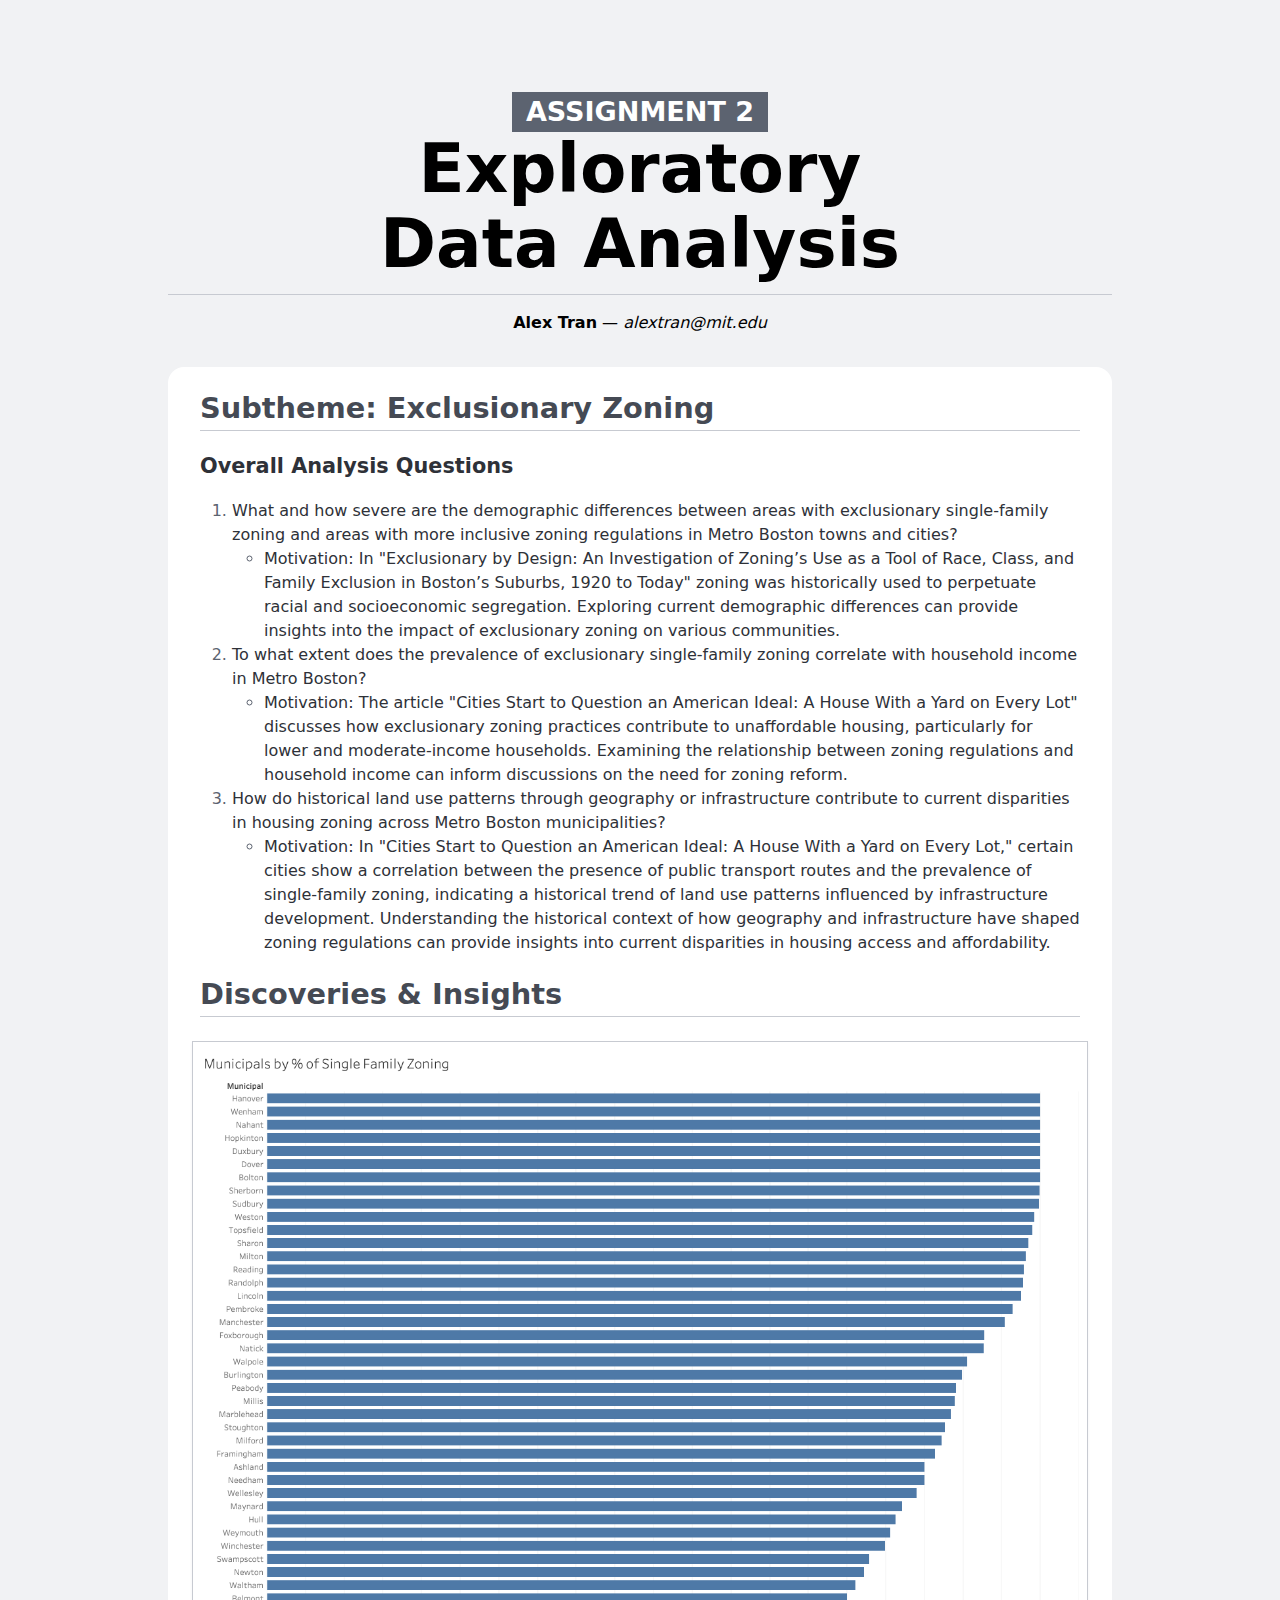
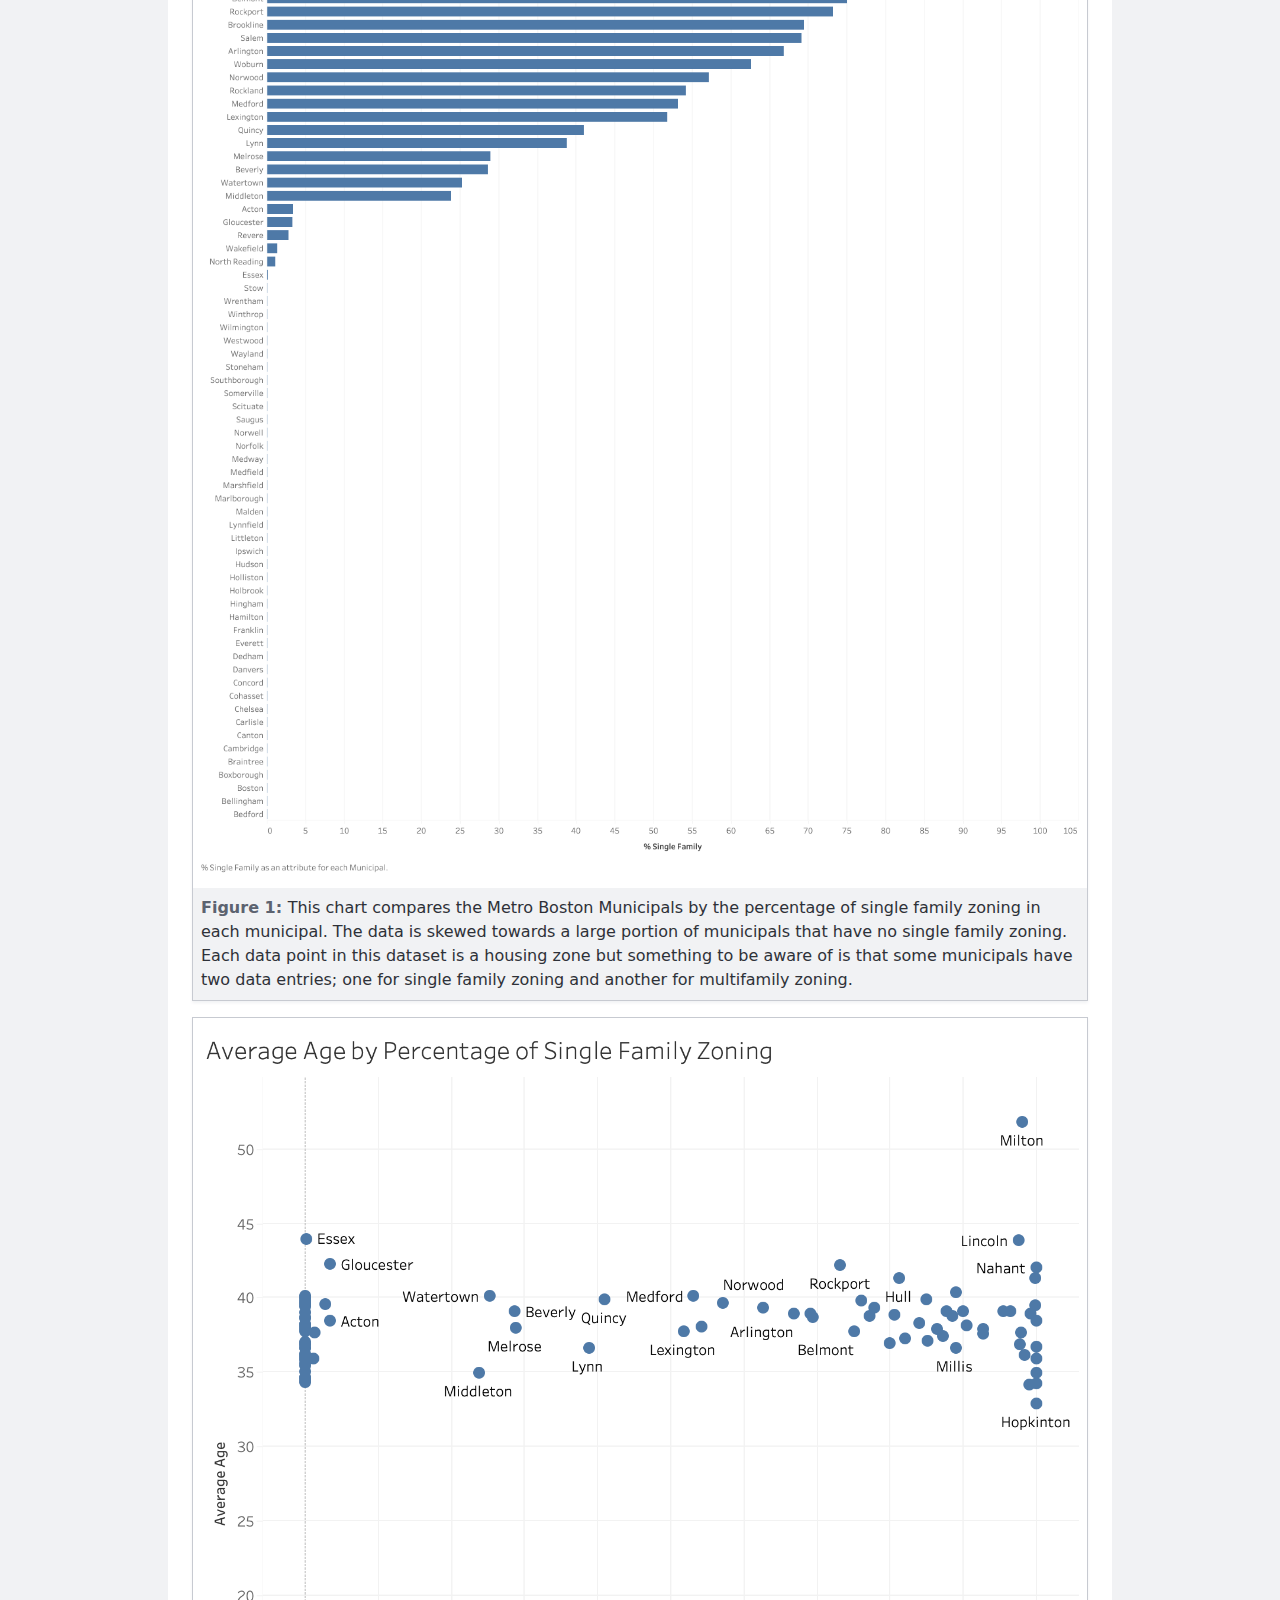
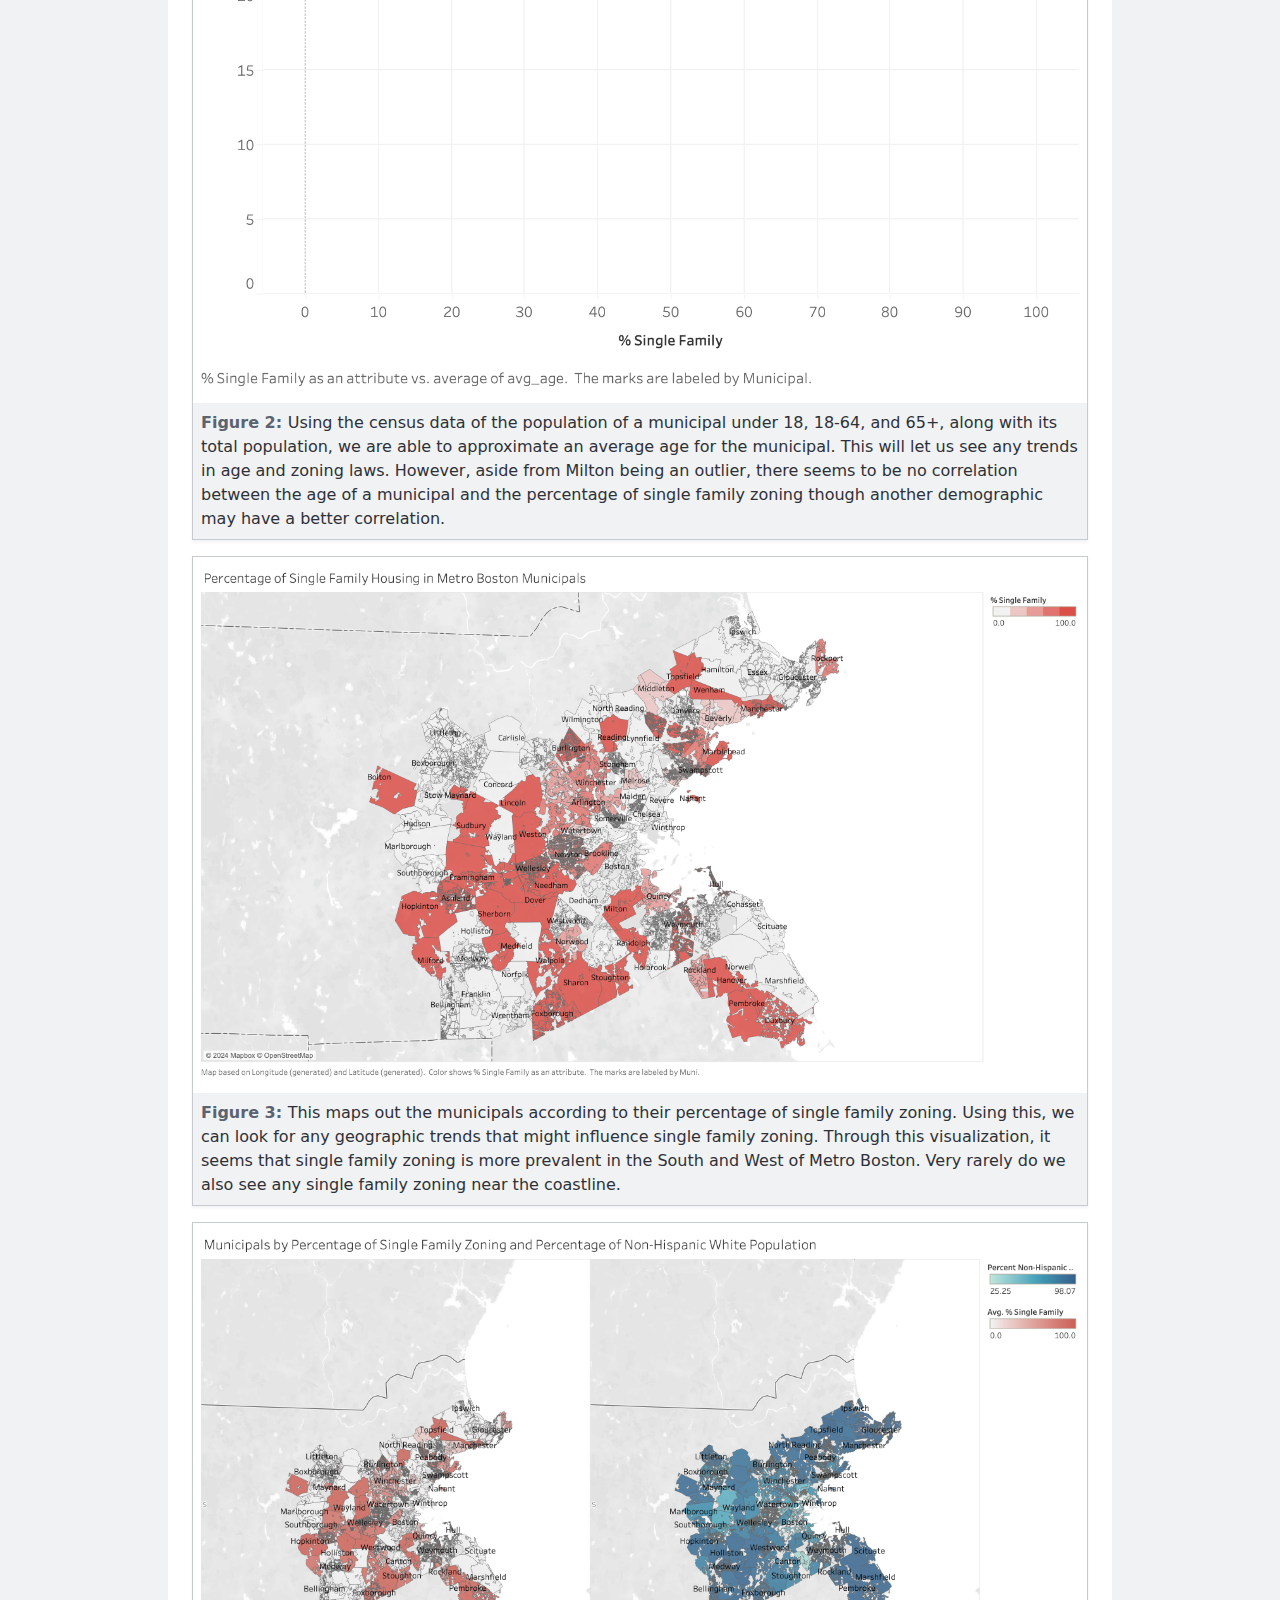
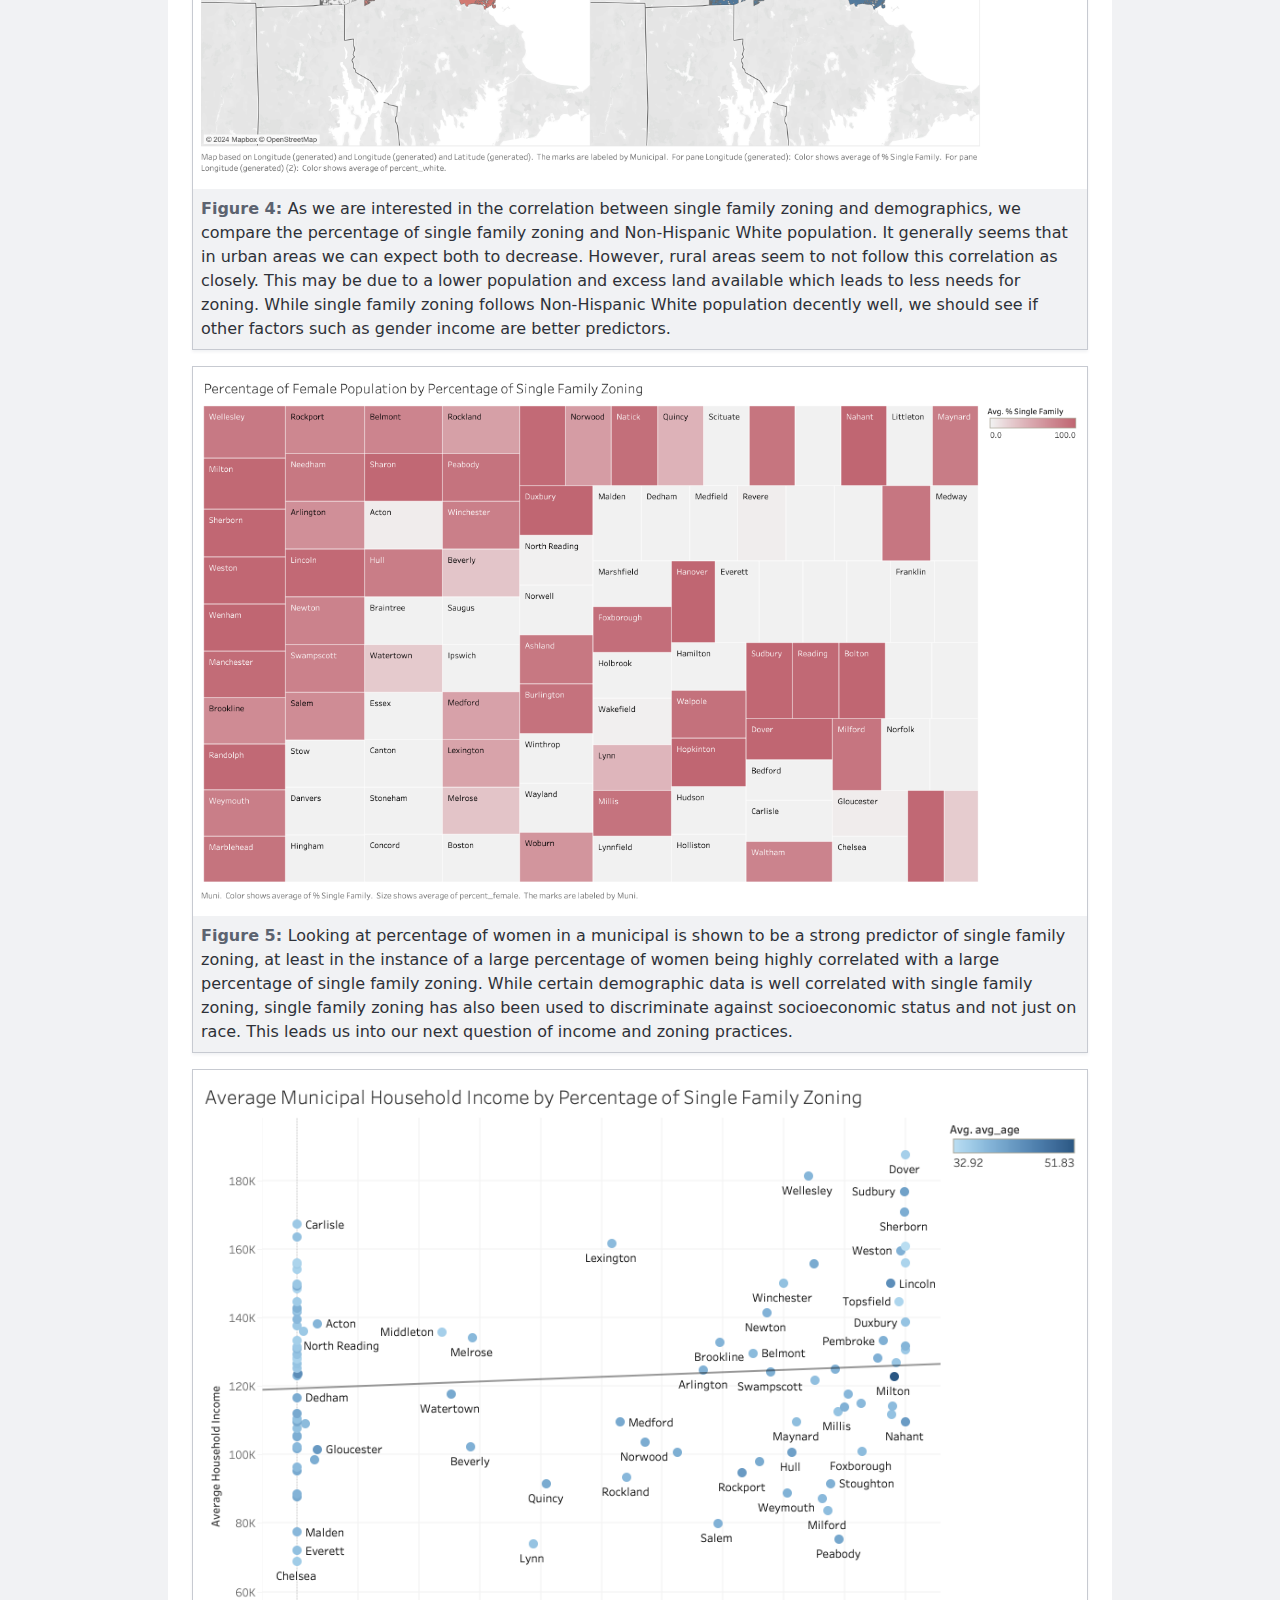
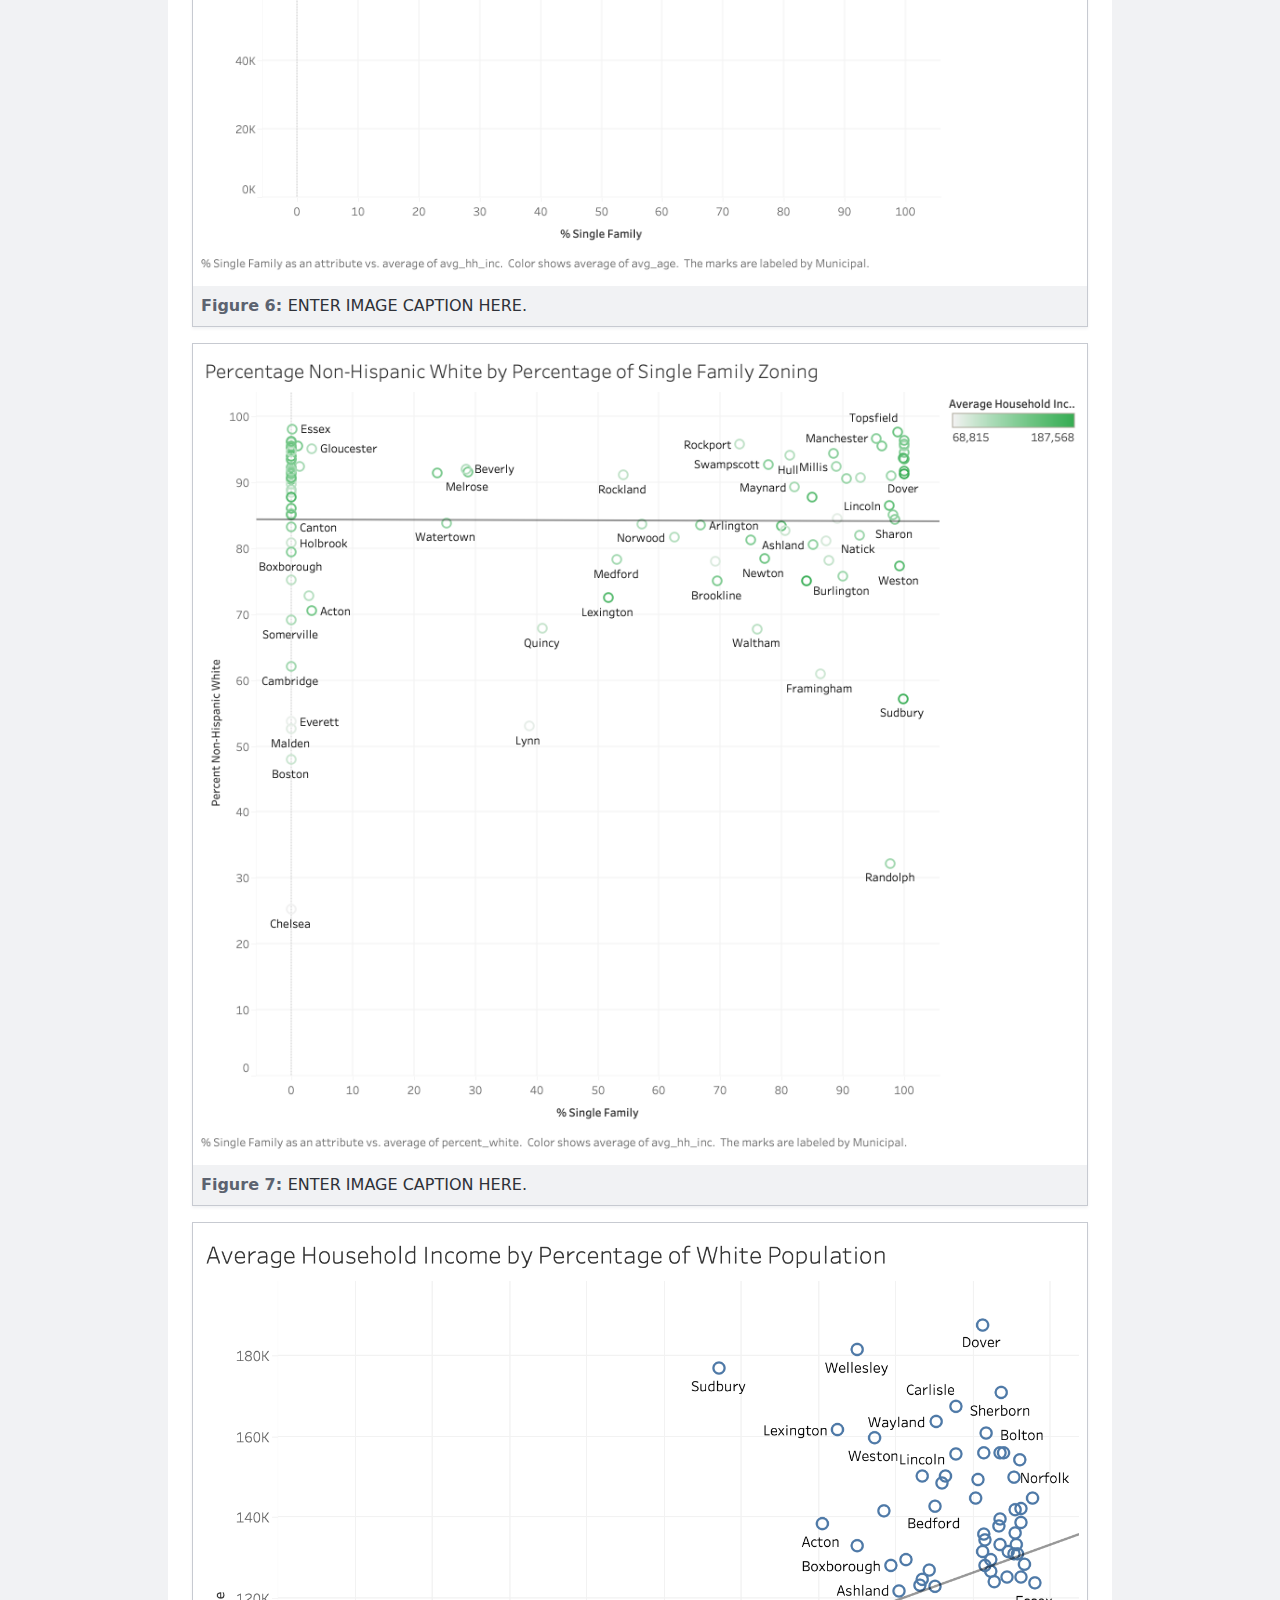
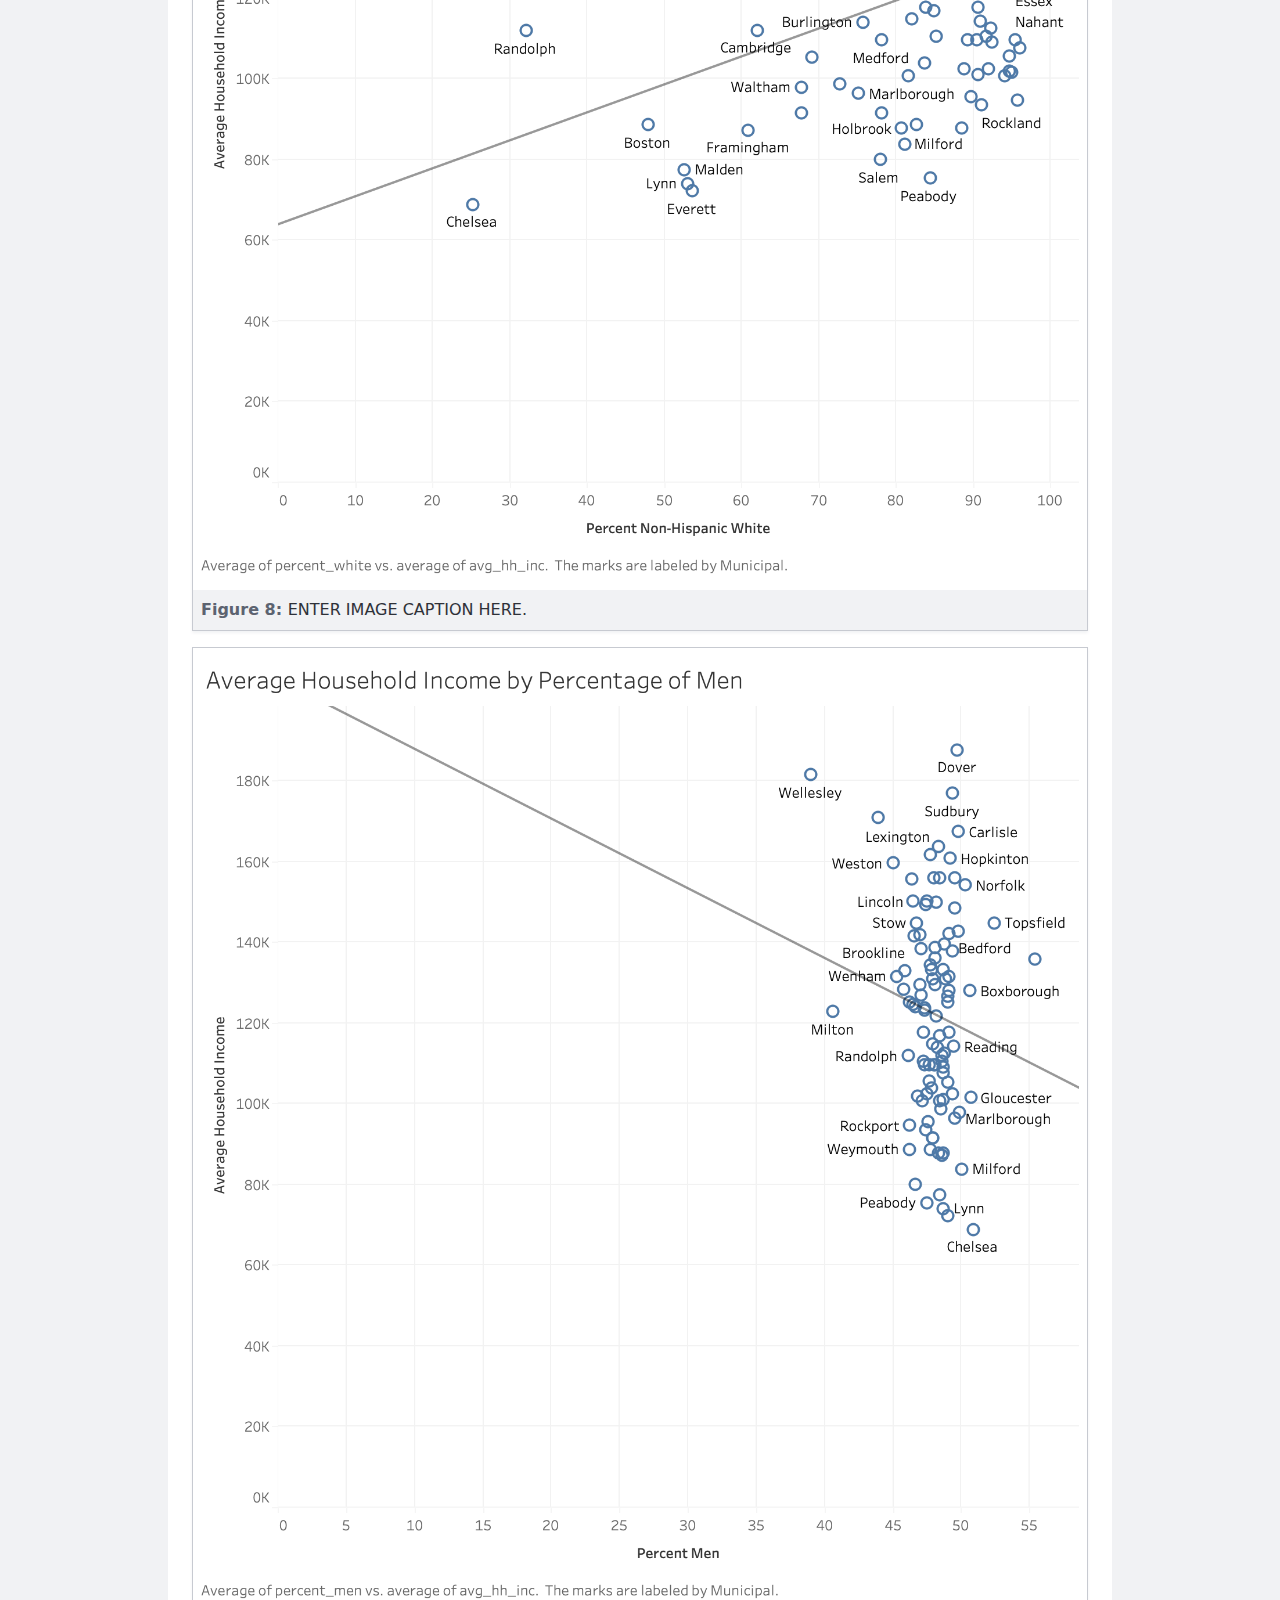
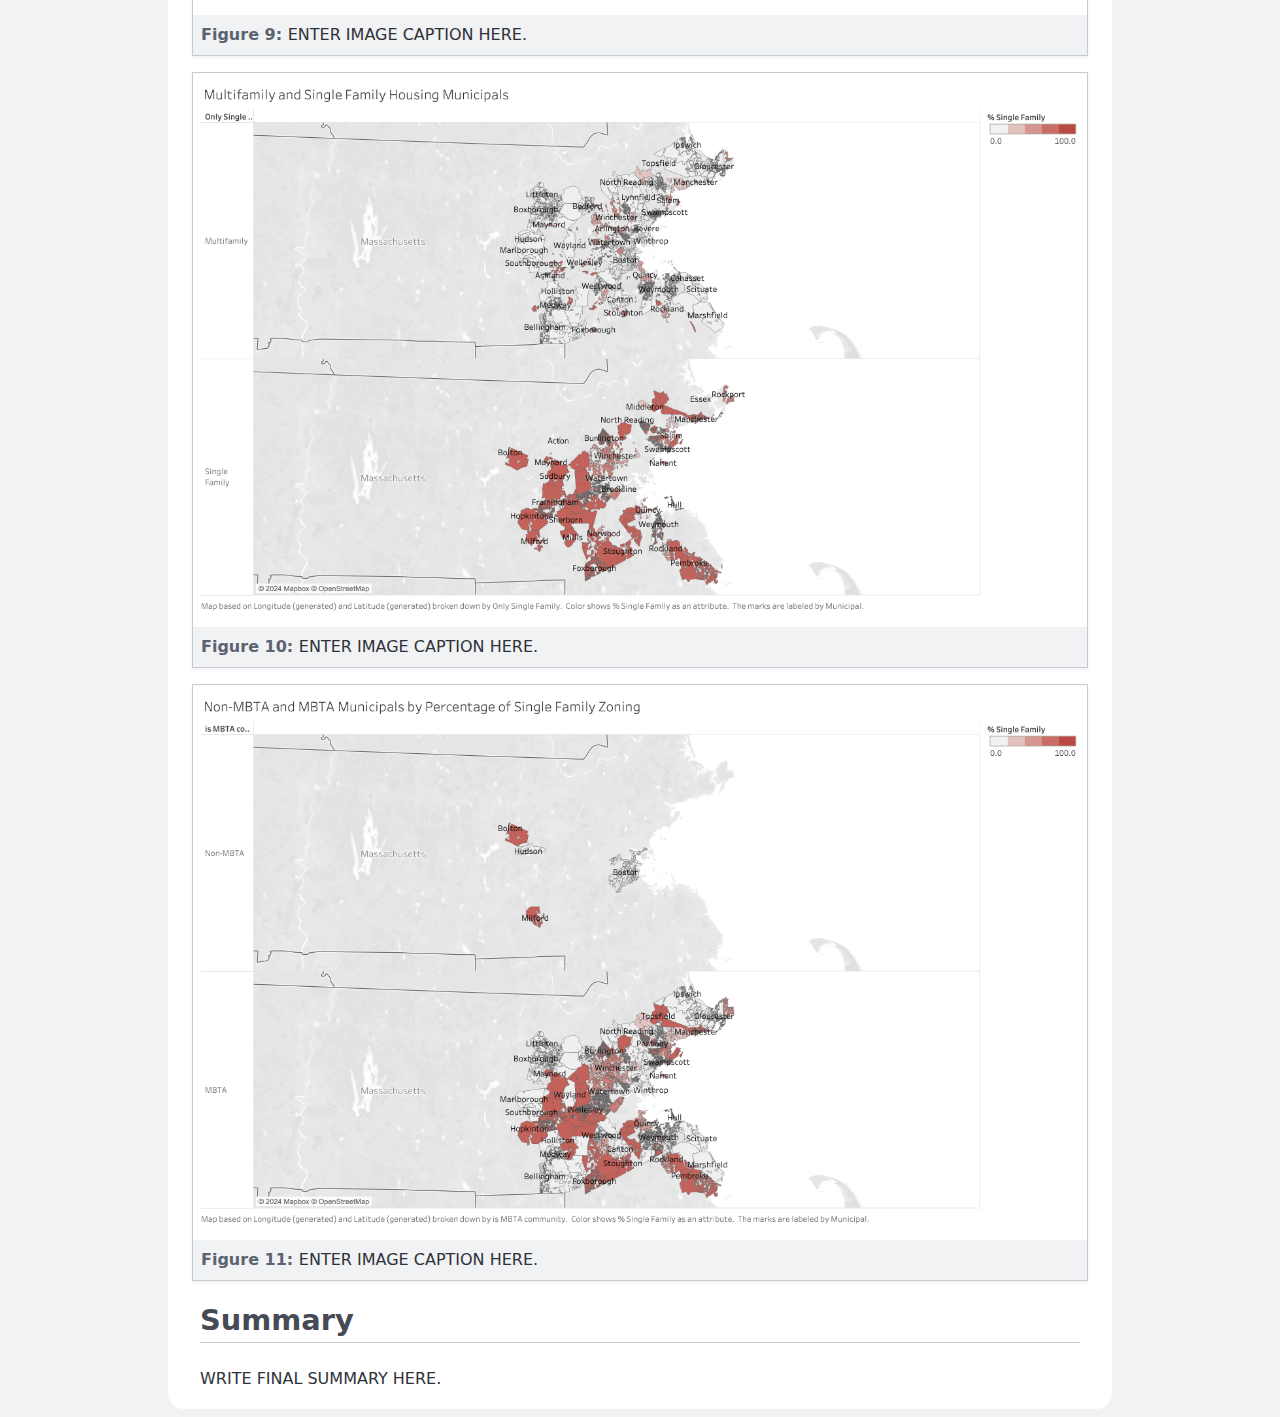
==== projects/a2.html @ fd29f030 "captions" ====
<!DOCTYPE html>
<html lang="en"><head>
<meta http-equiv="content-type" content="text/html; charset=UTF-8">
	<title>Vis &amp; Society Assignment 2</title>
	<link rel="stylesheet" href="Vis%20&amp;%20Society%20Assignment%202_files/report.css">
</head>

<body>
	<header>
		<h1>
			<small>Assignment 2</small>
			Exploratory Data Analysis
		</h1>

		<p>
			<strong>Alex Tran</strong> — <em>alextran@mit.edu</em>
		</p>
	</header>
	<main>
		<section>
			<h2>Subtheme: Exclusionary Zoning</h2>

			<h3>Overall Analysis Questions</h3>
			<ol>
				<li>
					What and how severe are the demographic differences
					between areas with exclusionary single-family zoning
					and areas with more inclusive zoning regulations in
					Metro Boston towns and cities?
				</li>
					<ul>
						<li>
							Motivation: In "Exclusionary by Design: An Investigation of
							Zoning’s Use as a Tool of Race, Class, and Family Exclusion in
							Boston’s Suburbs, 1920 to Today" zoning was historically used to
							perpetuate racial and socioeconomic segregation. Exploring current
							demographic differences can provide insights into the impact of
							exclusionary zoning on various communities.
						</li>
					</ul>
				<li>
					To what extent does the prevalence of exclusionary
					single-family zoning correlate with household income
					in Metro Boston?
				</li>
					<ul>
						<li>
							Motivation: The article "Cities Start to Question an American Ideal: A
							House With a Yard on Every Lot" discusses how exclusionary zoning
							practices contribute to unaffordable housing, particularly for lower
							and moderate-income households. Examining the relationship between
							zoning regulations and household income can inform discussions on
							the need for zoning reform.
						</li>
					</ul>
				<li>
					How do historical land use patterns through geography or
					infrastructure contribute to current disparities in housing
					zoning across Metro Boston municipalities?
				</li>
					<ul>
						<li>
							Motivation: In "Cities Start to Question an American Ideal: A
							House With a Yard on Every Lot," certain cities show a correlation
							between the presence of public transport routes and the prevalence
							of single-family zoning, indicating a historical trend of land use
							patterns influenced by infrastructure development. Understanding
							the historical context of how geography and infrastructure have
							shaped zoning regulations can provide insights into current
							disparities in housing access and affordability.
						</li>
					</ul>
			</ol>
		</section>

		<section>
			<h2>Discoveries &amp; Insights</h2>

			<figure>
				<img src="Vis%20&amp;%20Society%20Assignment%202_files/muni-zoning.png" alt="">
				<figcaption>
				This chart compares the Metro Boston Municipals by the percentage
				of single family zoning in each municipal. The data is skewed towards
				a large portion of municipals that have no single family zoning. Each
				data point in this dataset is a housing zone but something to be aware
				of is that some municipals have two data entries; one for single family
				zoning and another for multifamily zoning.
				</figcaption>
			</figure>

			<figure>
				<img src="Vis%20&amp;%20Society%20Assignment%202_files/avg-age-zoning.png" alt="Percentage of Single Family Housing in Metro Boston Municipals">
				<figcaption>
				Using the census data of the population of a municipal under 18,
				18-64, and 65+, along with its total population, we are able to
				approximate an average age for the municipal. This will let us
				see any trends in age and zoning laws. However, aside from Milton
				being an outlier, there seems to be no correlation between the age
				of a municipal and the percentage of single family zoning though
				another demographic may have a better correlation.
				</figcaption>
			</figure>

			<figure>
				<img src="Vis%20&amp;%20Society%20Assignment%202_files/percent-zoning-map.png" alt="Percentage of Single Family Housing in Metro Boston Municipals">
				<figcaption>
				This maps out the municipals according to their percentage of single
				family zoning. Using this, we can look for any geographic trends that
				might influence single family zoning. Through this visualization, it
				seems that single family zoning is more prevalent in the South and
				West of Metro Boston. Very rarely do we also see any single family
				zoning near the coastline.
				</figcaption>
			</figure>

			<figure>
				<img src="Vis%20&amp;%20Society%20Assignment%202_files/map-white-zoning.png" alt="">
				<figcaption>
				As we are interested in the correlation between single family zoning
				and demographics, we compare the percentage of single family zoning
				and Non-Hispanic White population. It generally seems that in urban
				areas we can expect both to decrease. However, rural areas seem to
				not follow this correlation as closely. This may be due to a lower
				population and excess land available which leads to less needs for
				zoning. While single family zoning follows Non-Hispanic White
				population decently well, we should see if other factors such as
				gender income are better predictors.
				</figcaption>
			</figure>

			<figure>
				<img src="Vis%20&amp;%20Society%20Assignment%202_files/percent-female-zoning.png" alt="">
				<figcaption>
				Looking at percentage of women in a municipal is shown to be a strong
				predictor of single family zoning, at least in the instance of a large
				percentage of women being highly correlated with a large percentage of
				single family zoning. While certain demographic data is well correlated
				with single family zoning, single family zoning has also been used to
				discriminate against socioeconomic status and not just on race. This
				leads us into our next question of income and zoning practices.
				</figcaption>
			</figure>

			<figure>
				<img src="Vis%20&amp;%20Society%20Assignment%202_files/hh-income-zoning.png" alt="">
				<figcaption>
				ENTER IMAGE CAPTION HERE.
				</figcaption>
			</figure>

			<figure>
				<img src="Vis%20&amp;%20Society%20Assignment%202_files/percent-white-zoning.png" alt="">
				<figcaption>
				ENTER IMAGE CAPTION HERE.
				</figcaption>
			</figure>

			<figure>
				<img src="Vis%20&amp;%20Society%20Assignment%202_files/percent-white-hh-income.png" alt="">
				<figcaption>
				ENTER IMAGE CAPTION HERE.
				</figcaption>
			</figure>

			<figure>
				<img src="Vis%20&amp;%20Society%20Assignment%202_files/percent-men-hh-income.png" alt="">
				<figcaption>
				ENTER IMAGE CAPTION HERE.
				</figcaption>
			</figure>

			<figure>
				<img src="Vis%20&amp;%20Society%20Assignment%202_files/multi-single-zoning.png" alt="">
				<figcaption>
				ENTER IMAGE CAPTION HERE.
				</figcaption>
			</figure>

			<figure>
				<img src="Vis%20&amp;%20Society%20Assignment%202_files/percent-mbta-zoning.png" alt="">
				<figcaption>
				ENTER IMAGE CAPTION HERE.
				</figcaption>
			</figure>
		</section>

		<section>
			<h2>Summary</h2>

			<p>WRITE FINAL SUMMARY HERE.</p>
		</section>
	</main>


</body></html>
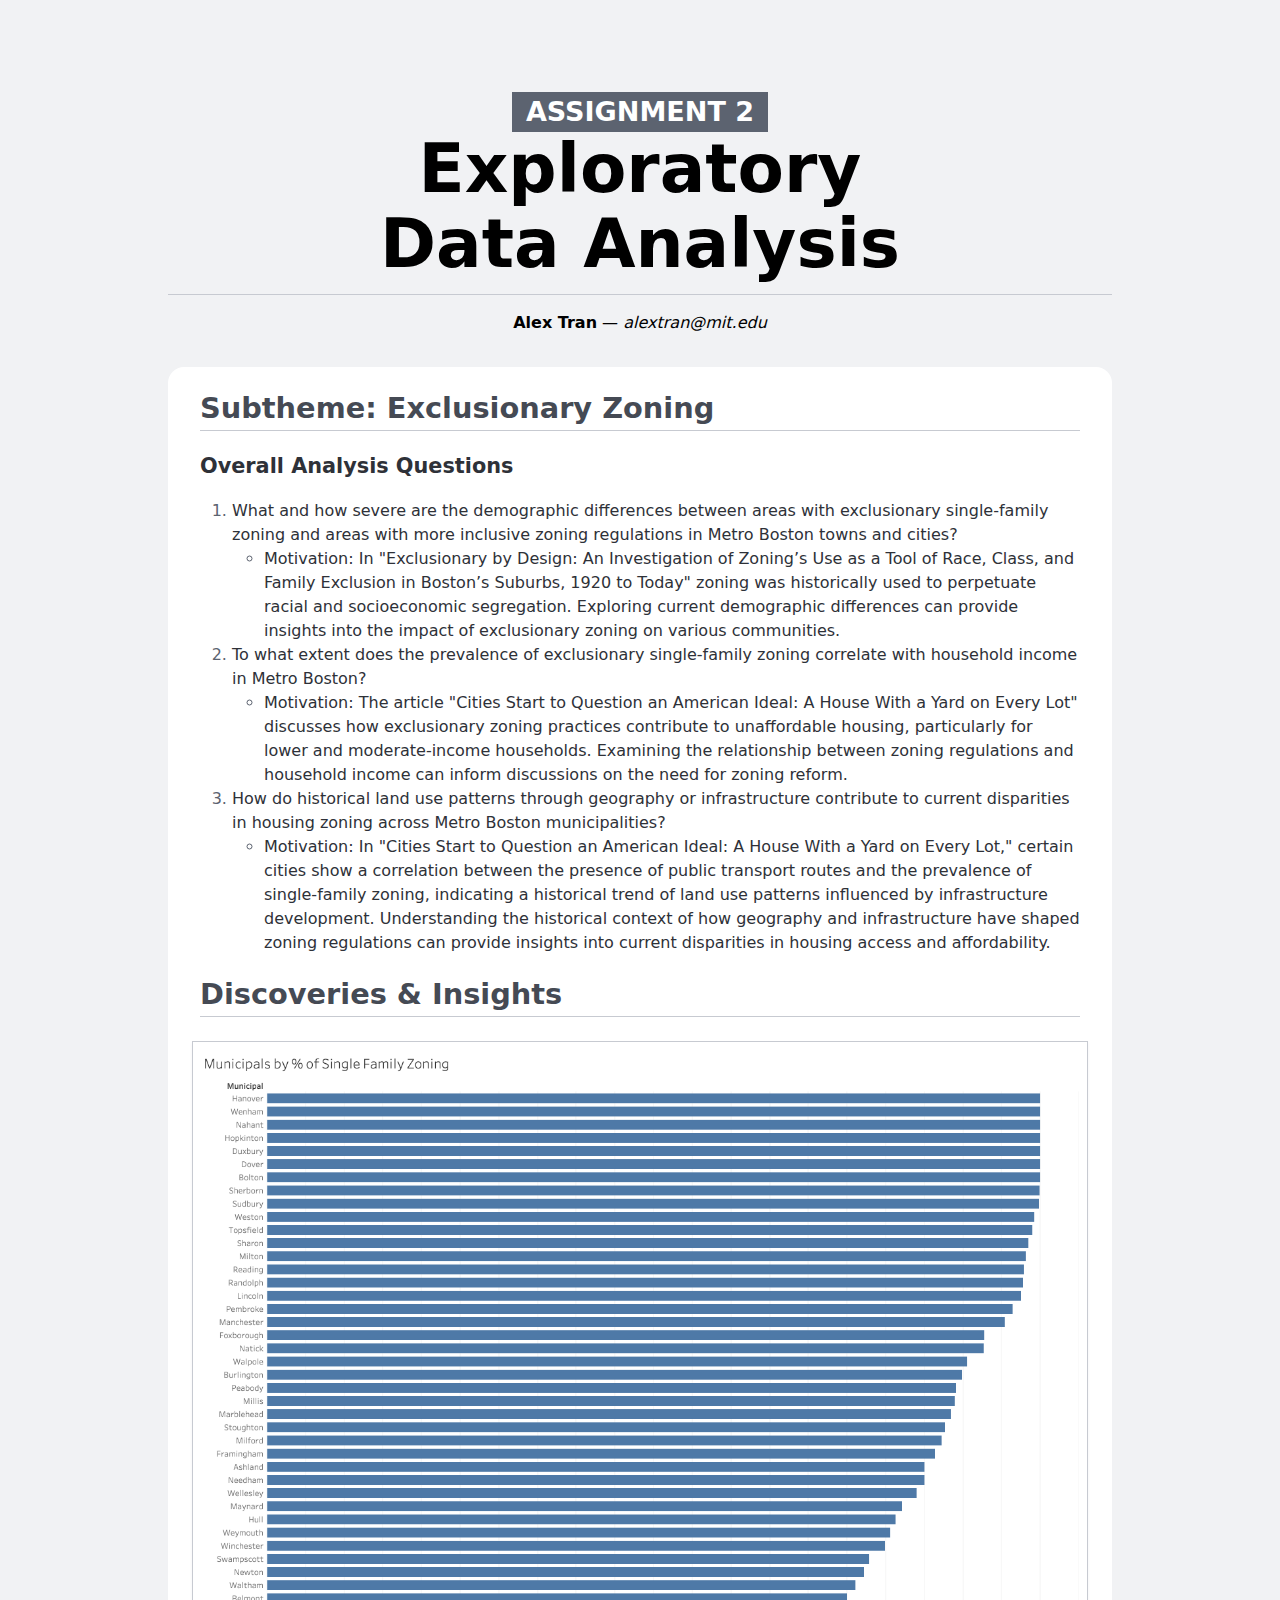
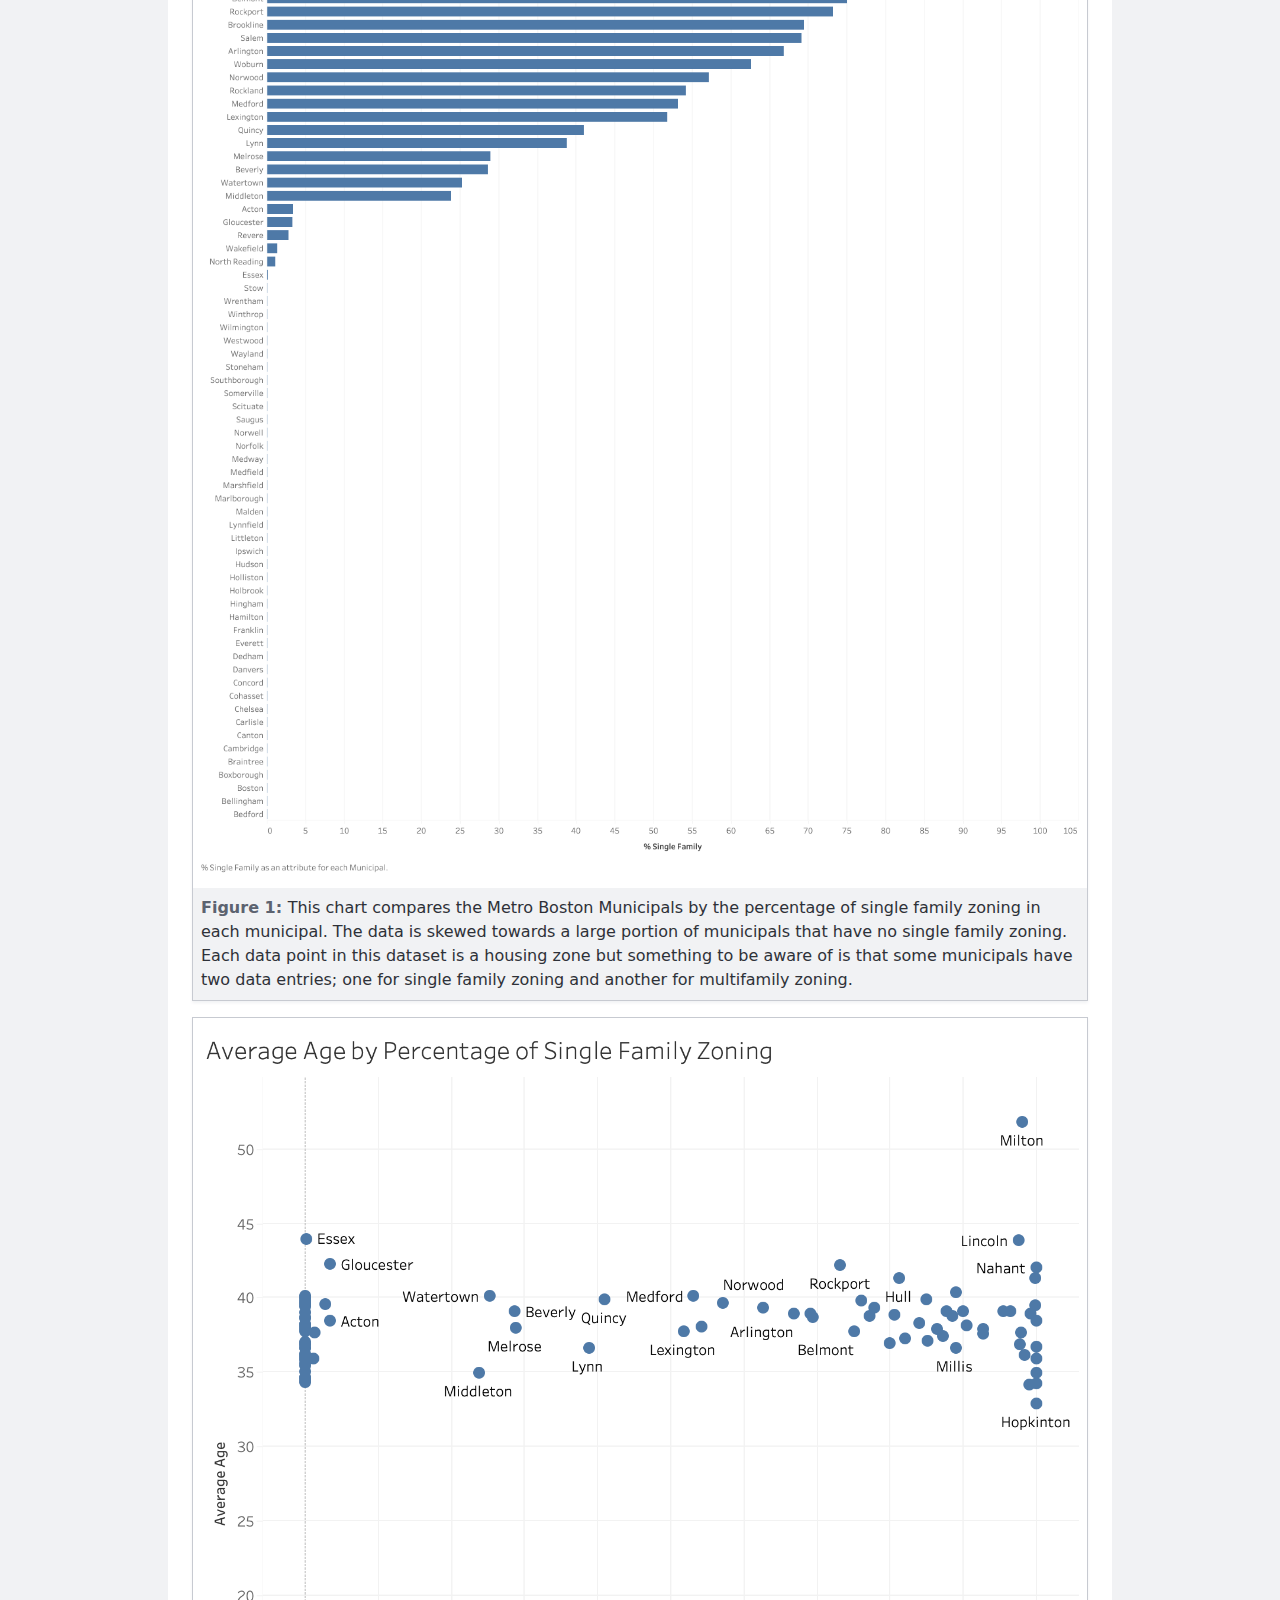
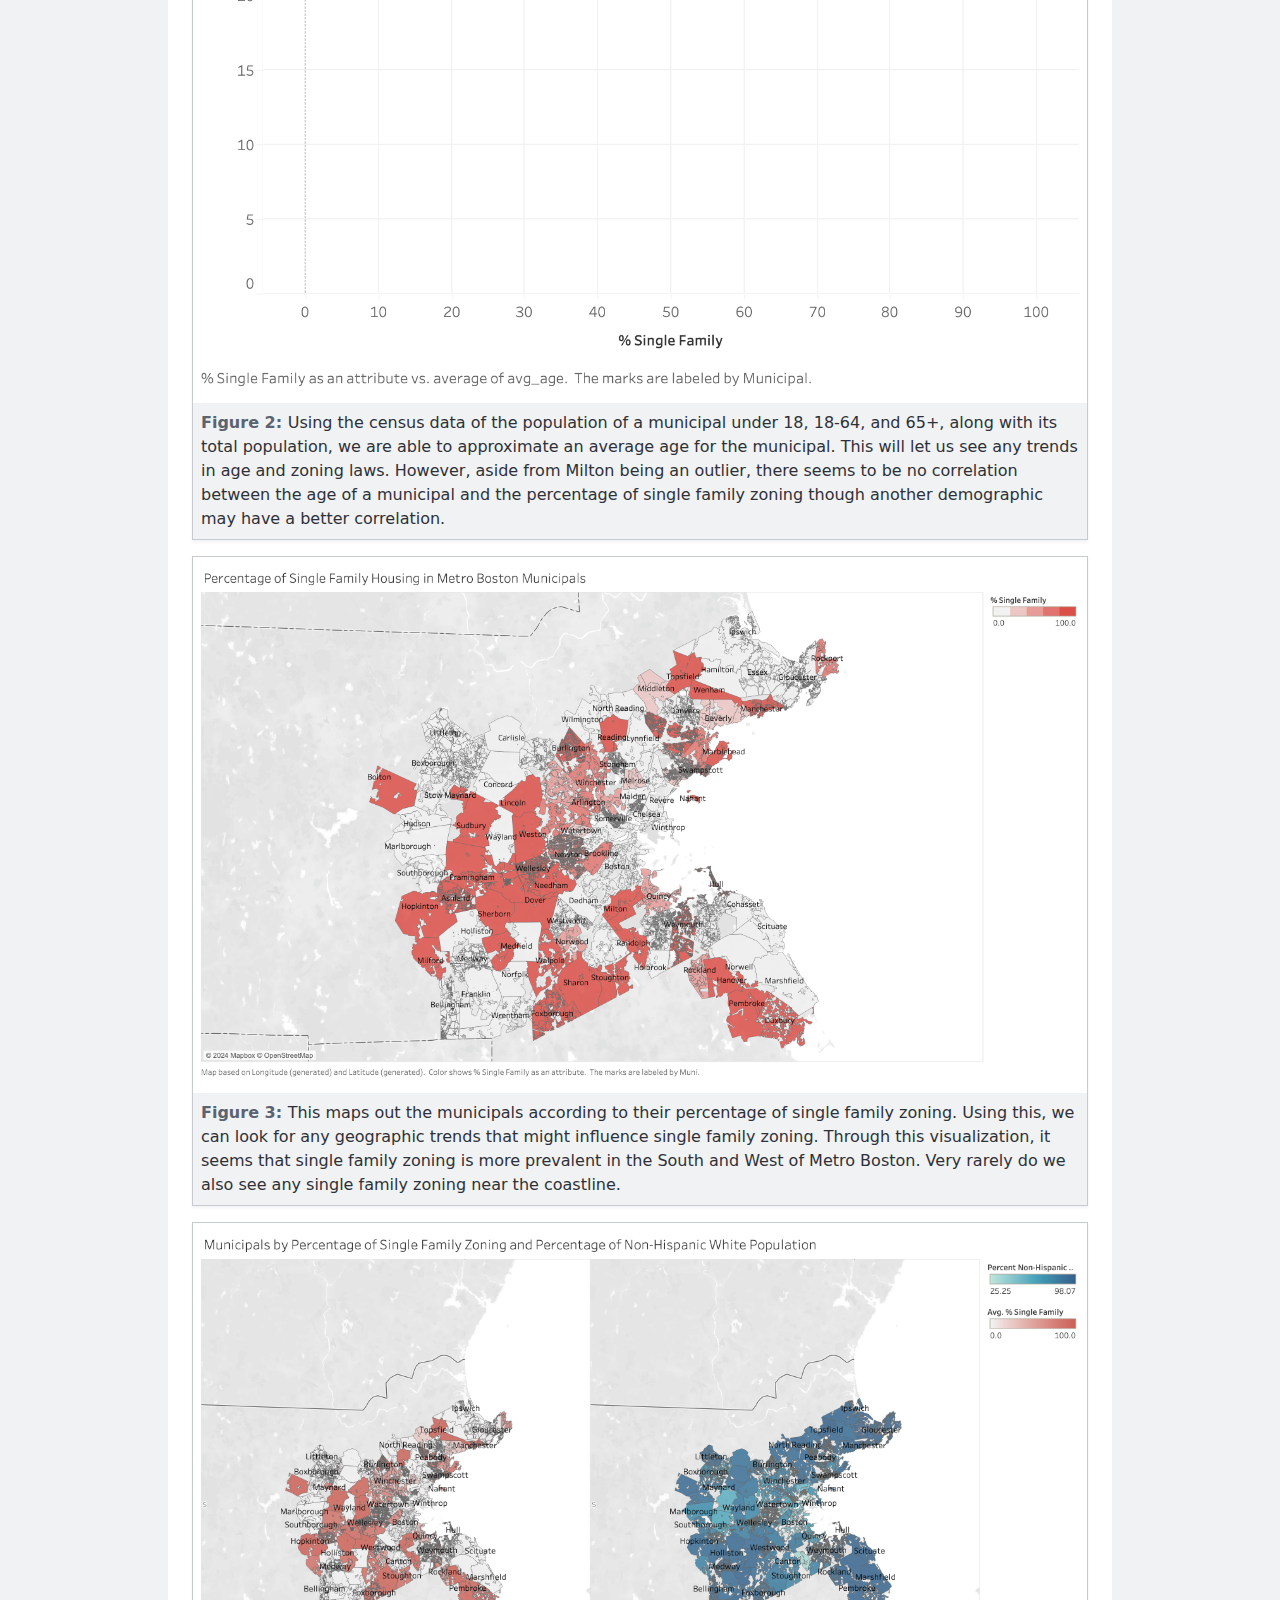
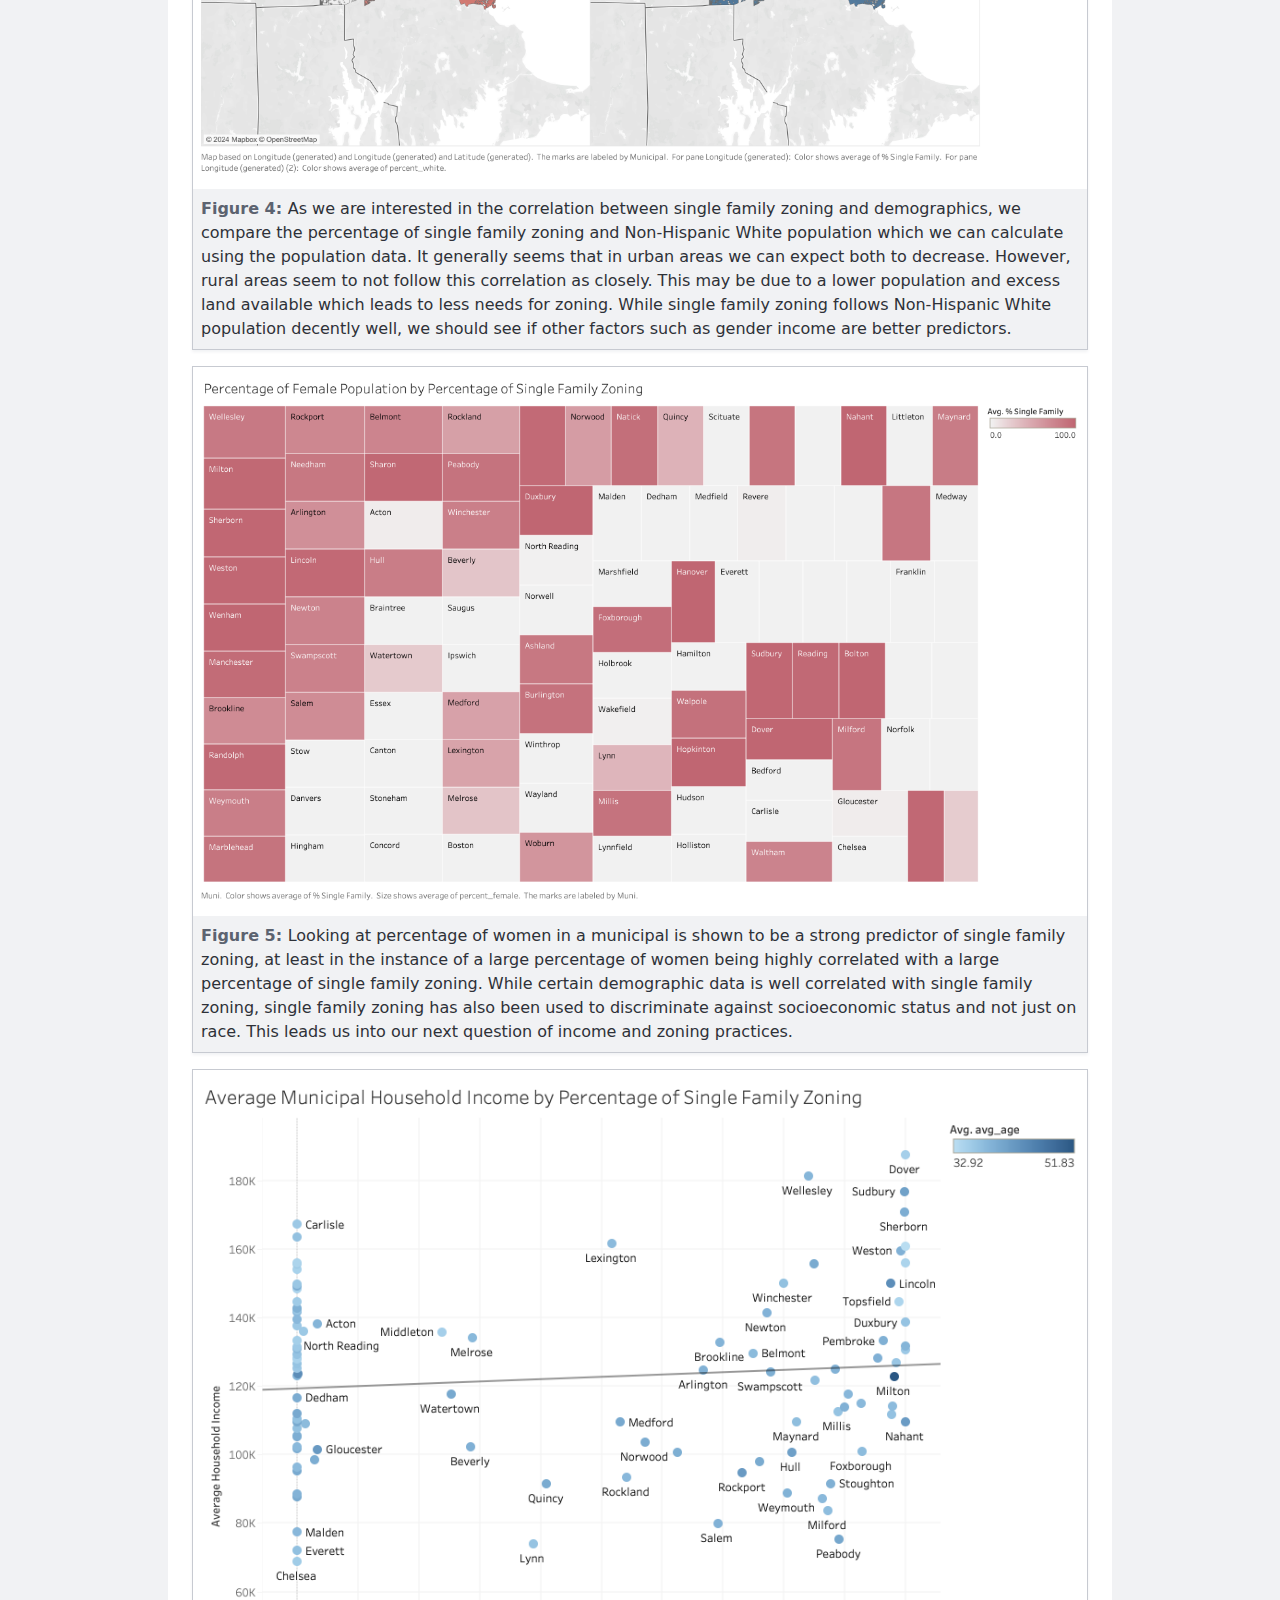
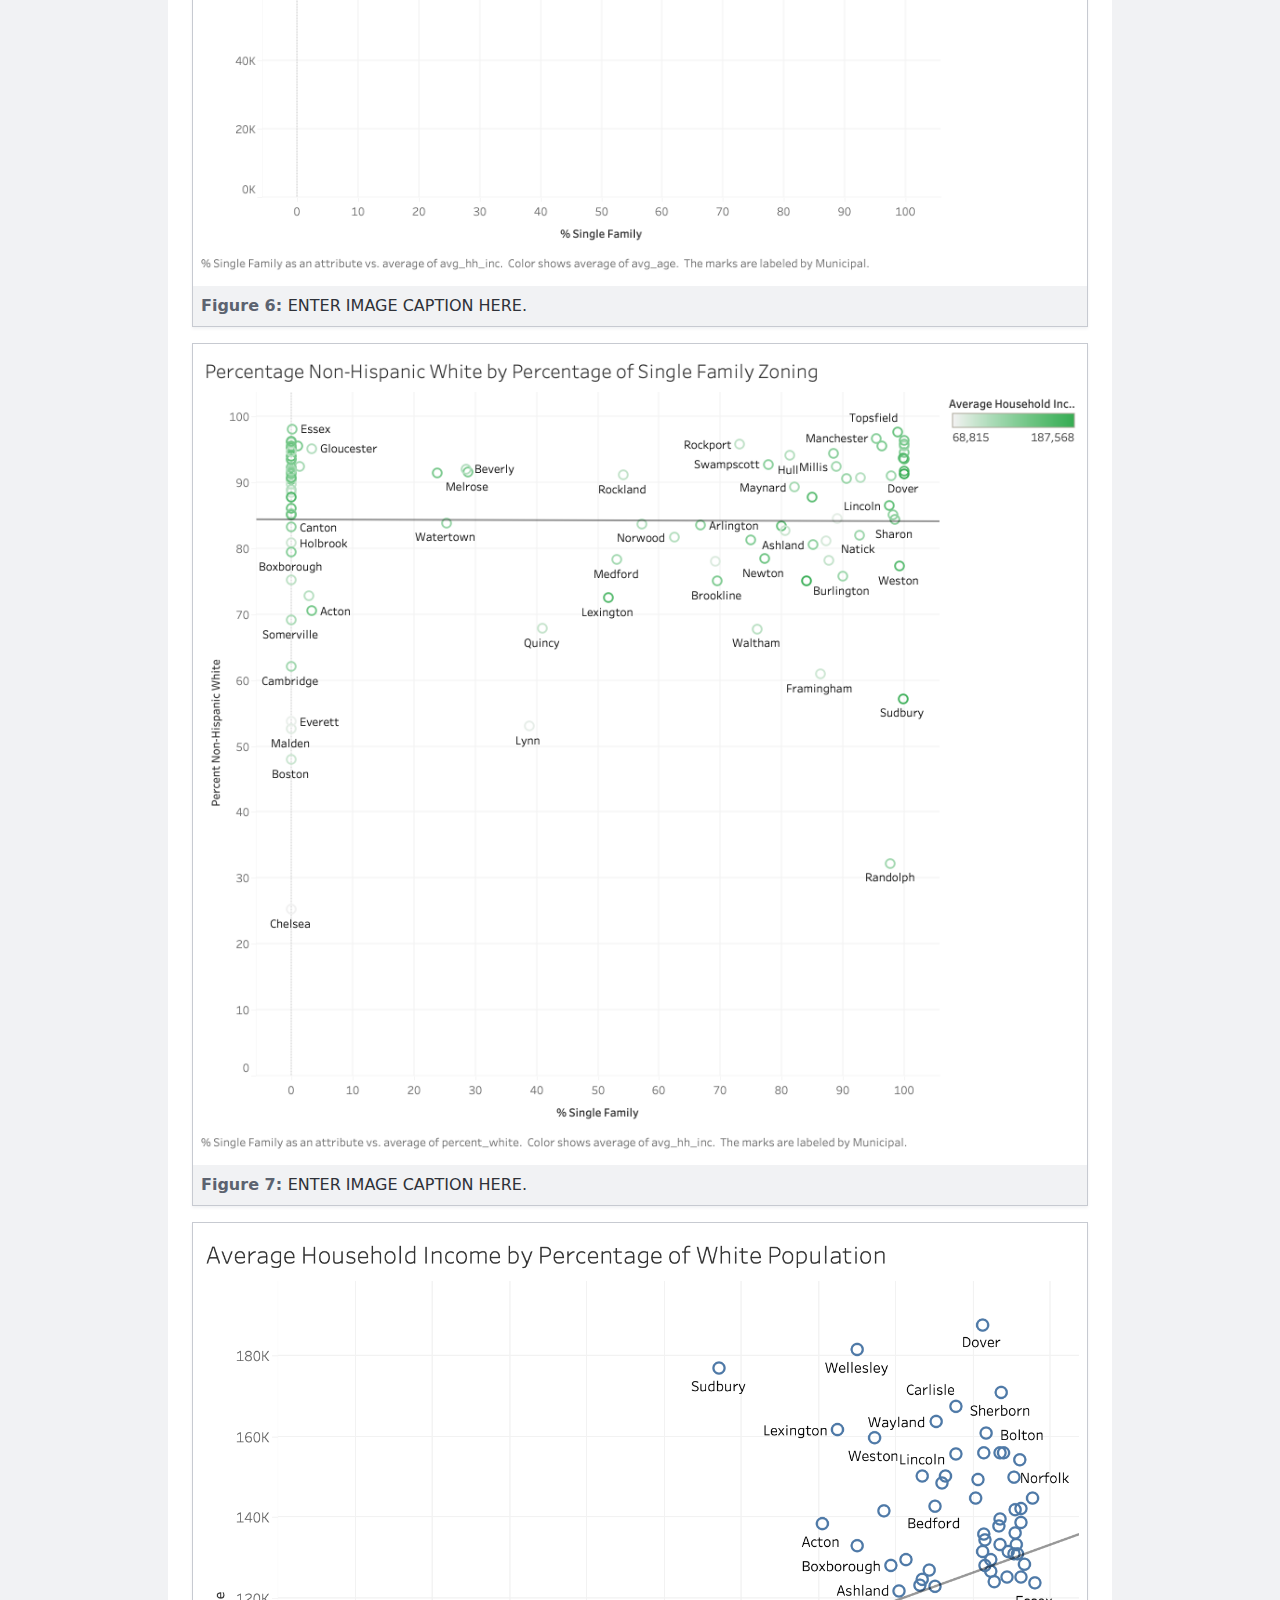
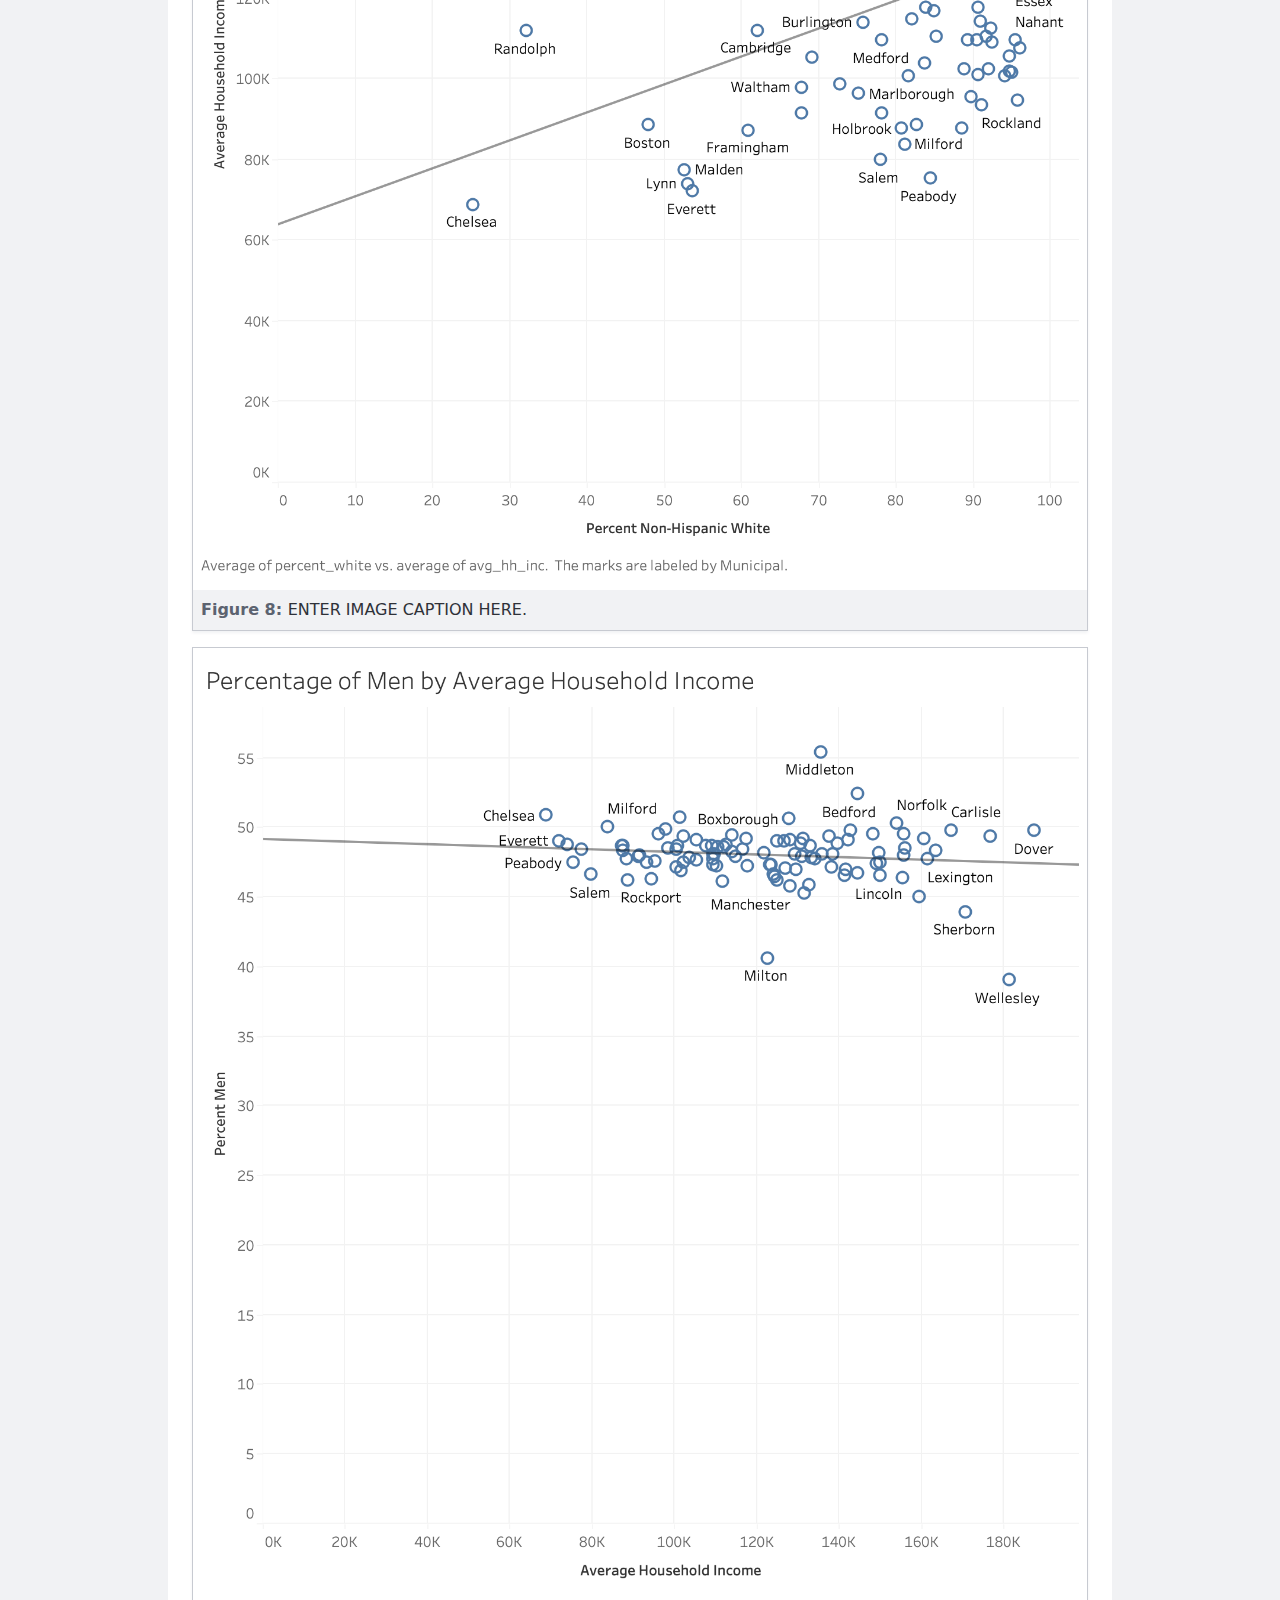
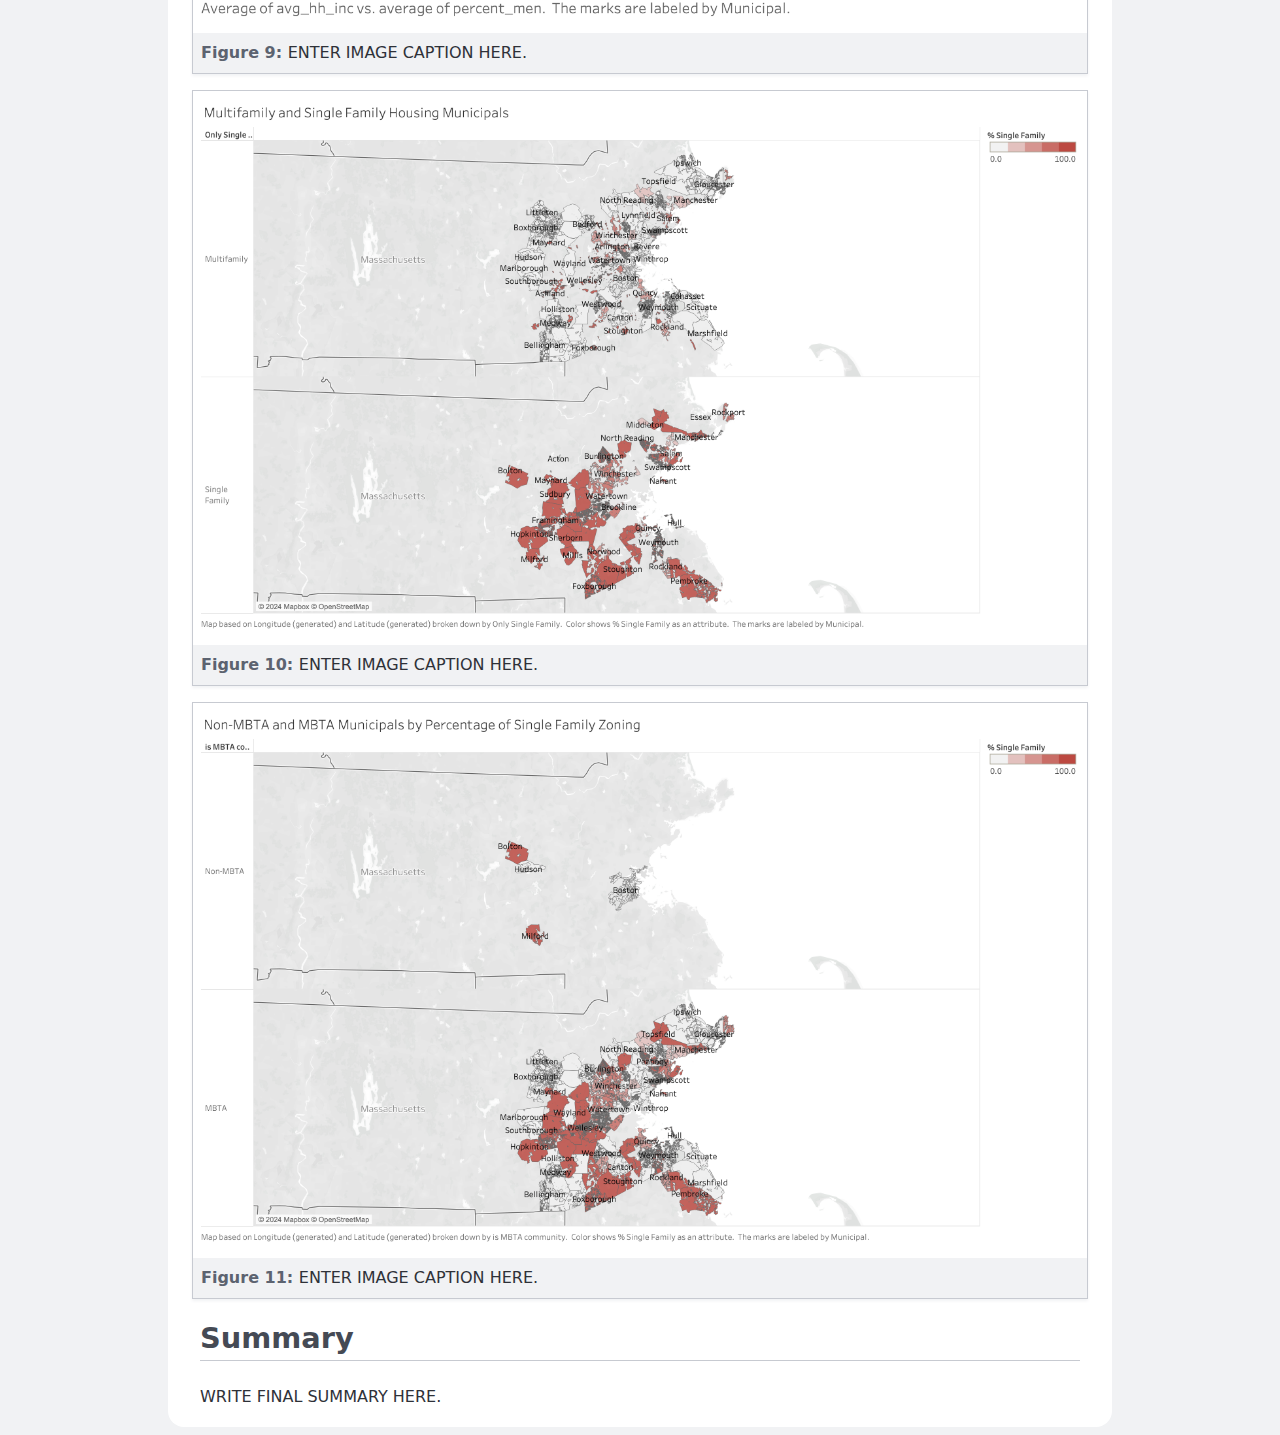
==== commit 9e67e913: "captions" ====
--- a/projects/a2.html
+++ b/projects/a2.html
@@ -118,13 +118,14 @@
 				<figcaption>
 				As we are interested in the correlation between single family zoning
 				and demographics, we compare the percentage of single family zoning
-				and Non-Hispanic White population. It generally seems that in urban
-				areas we can expect both to decrease. However, rural areas seem to
-				not follow this correlation as closely. This may be due to a lower
-				population and excess land available which leads to less needs for
-				zoning. While single family zoning follows Non-Hispanic White
-				population decently well, we should see if other factors such as
-				gender income are better predictors.
+				and Non-Hispanic White population which we can calculate using the
+				population data. It generally seems that in urban areas we can expect
+				both to decrease. However, rural areas seem to not follow this
+				correlation as closely. This may be due to a lower population and
+				excess land available which leads to less needs for zoning. While
+				single family zoning follows Non-Hispanic White population decently
+				well, we should see if other factors such as gender income are better
+				predictors.
 				</figcaption>
 			</figure>
 
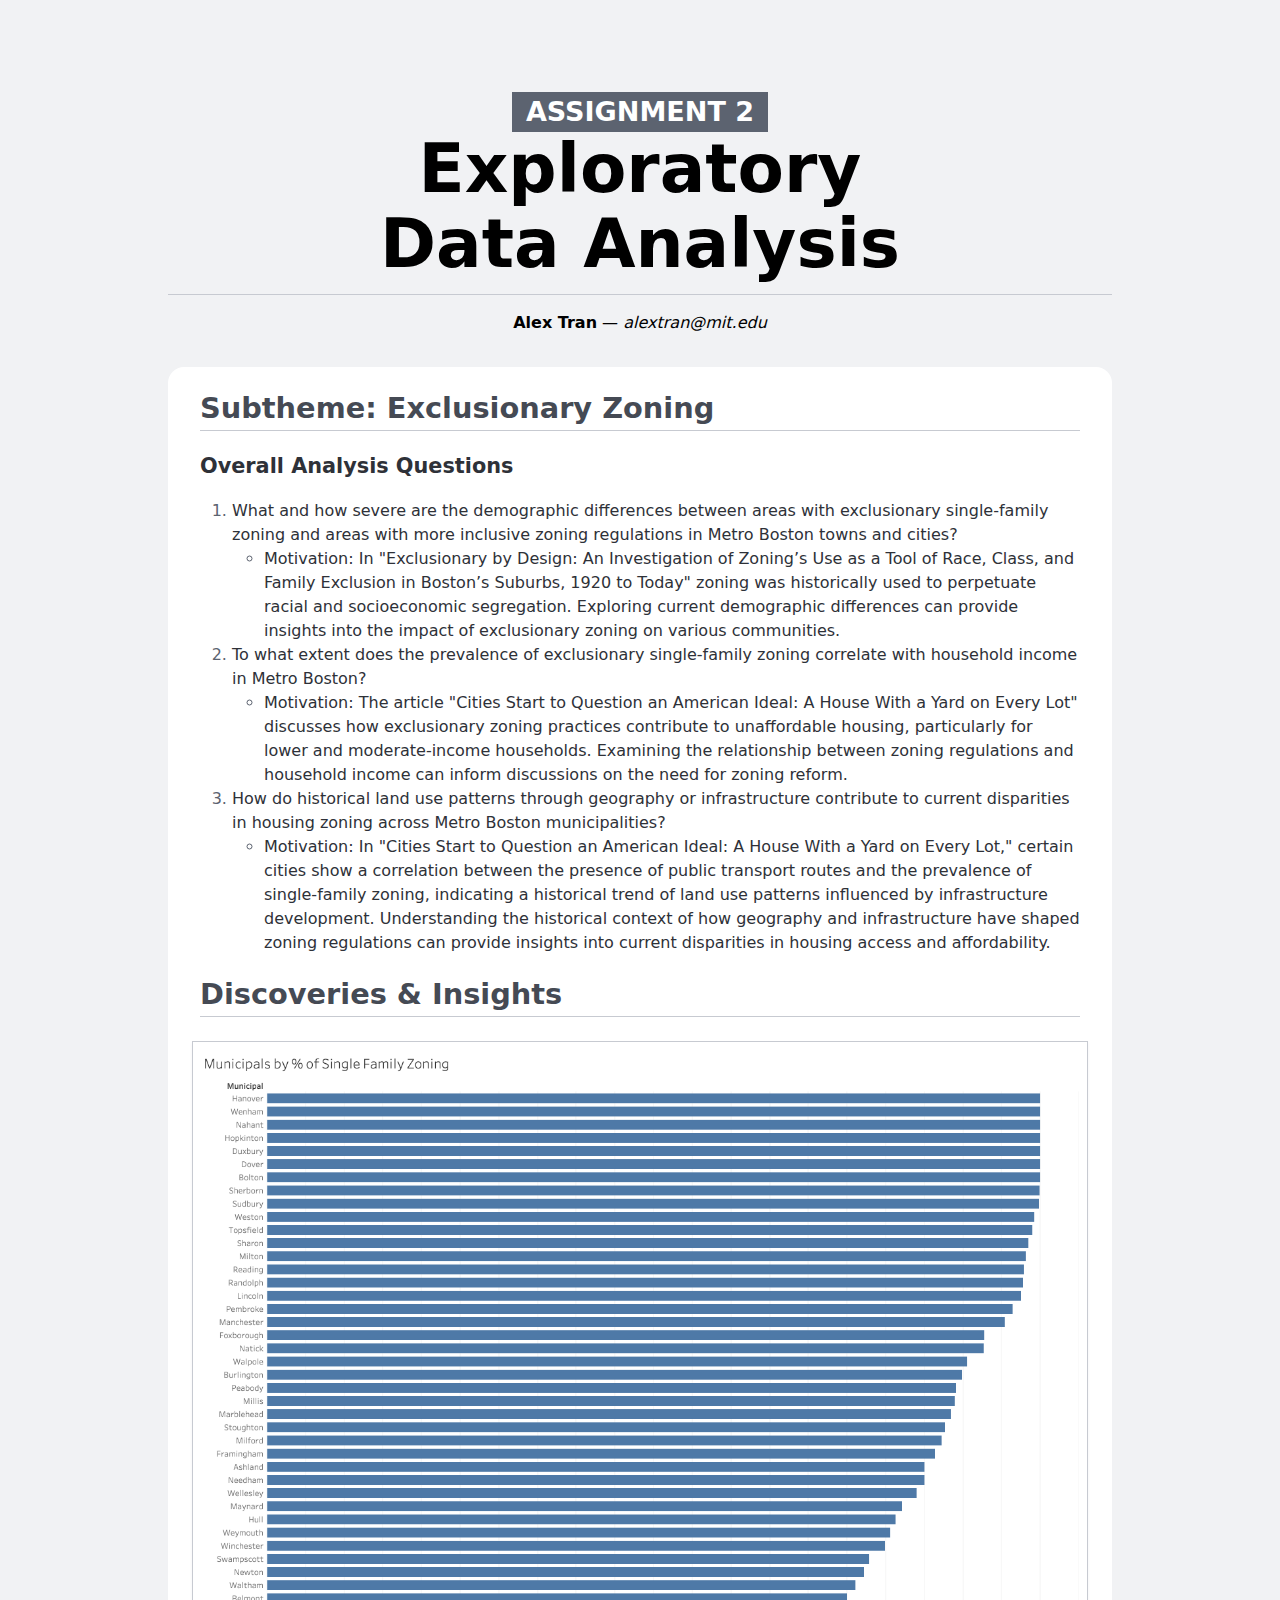
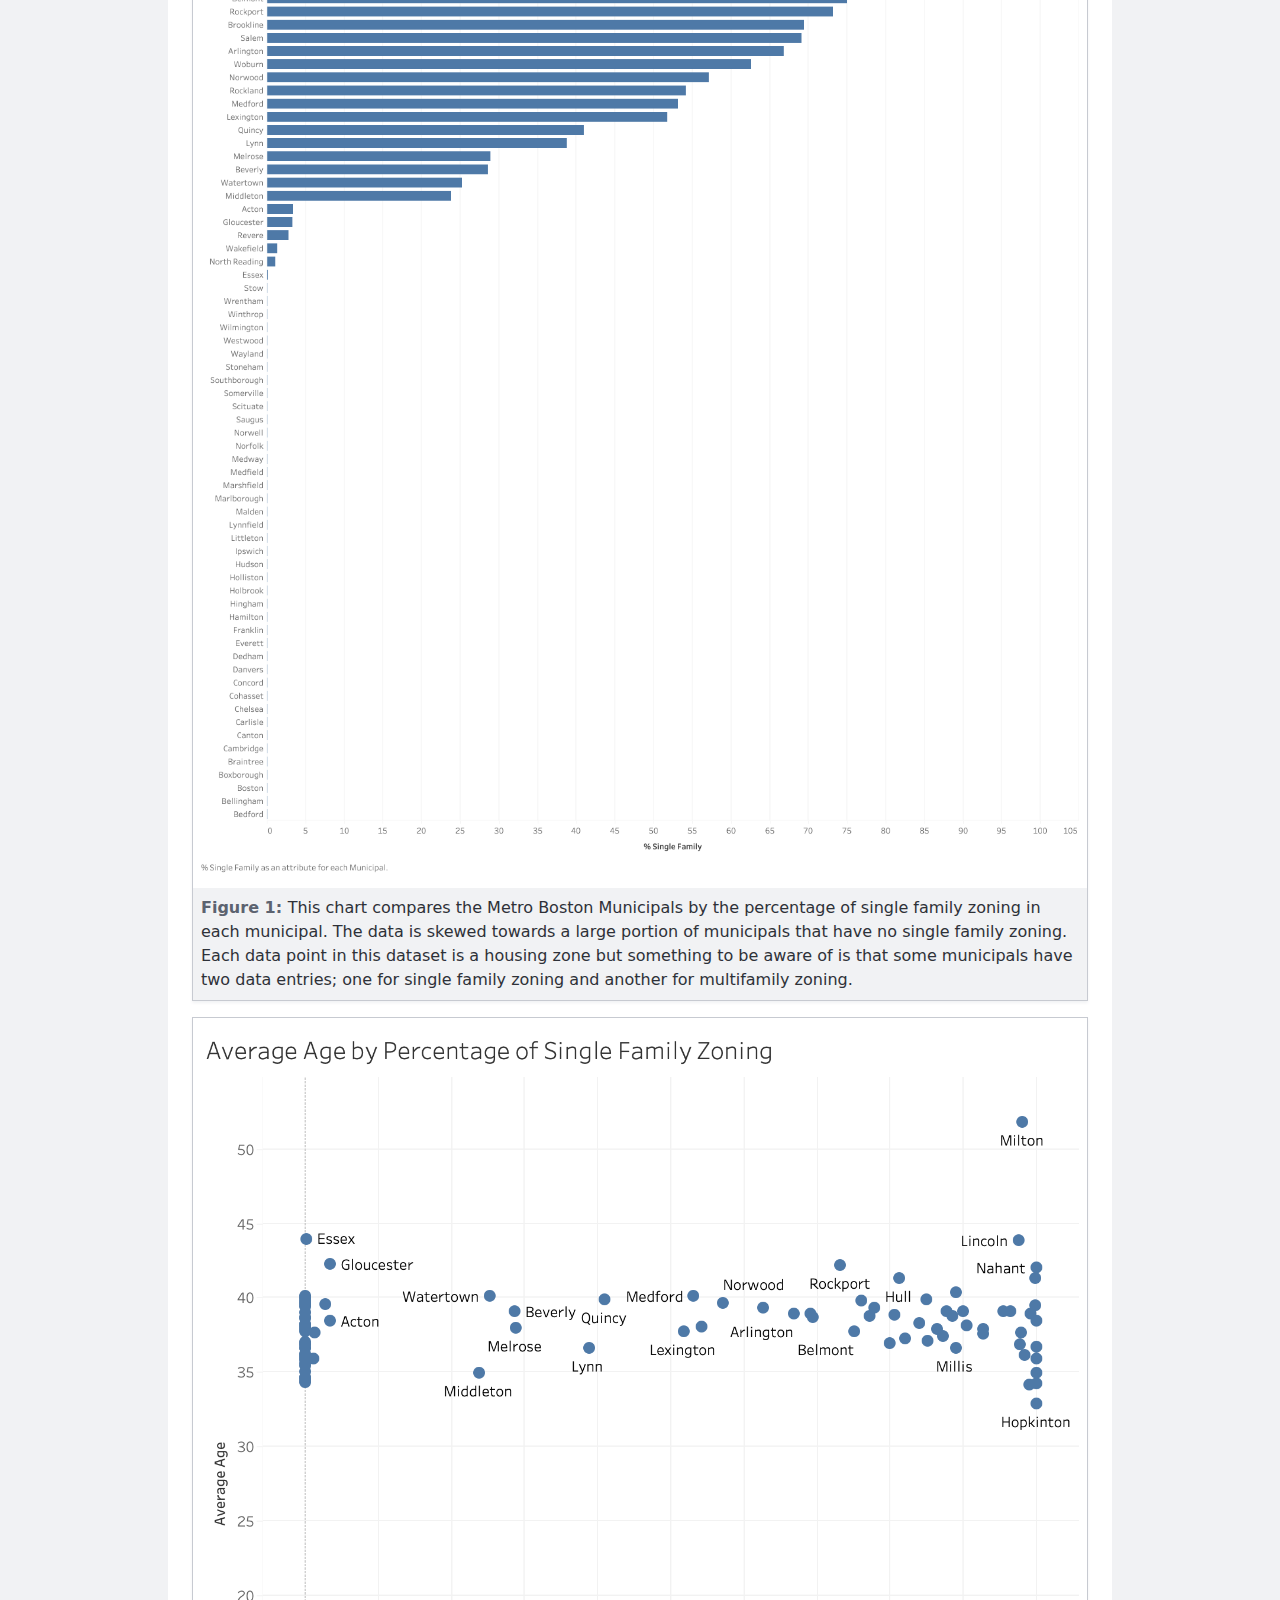
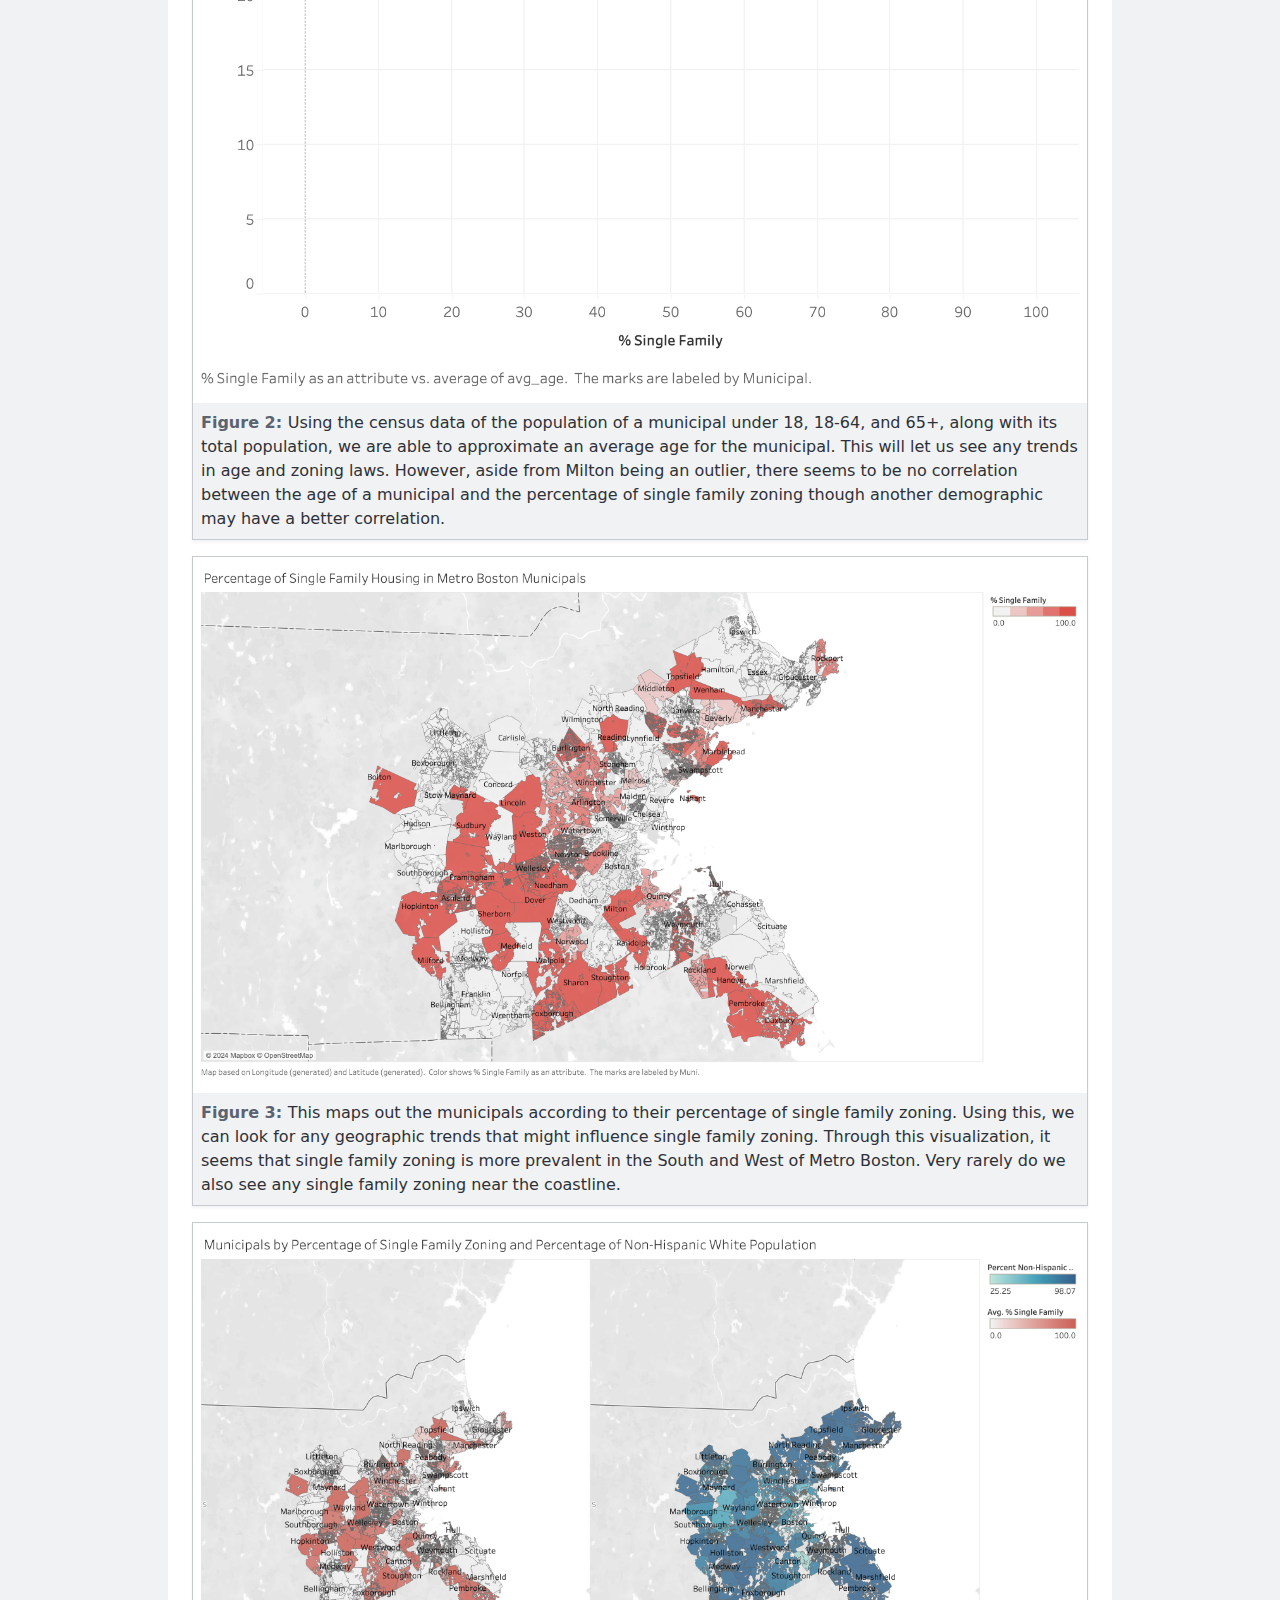
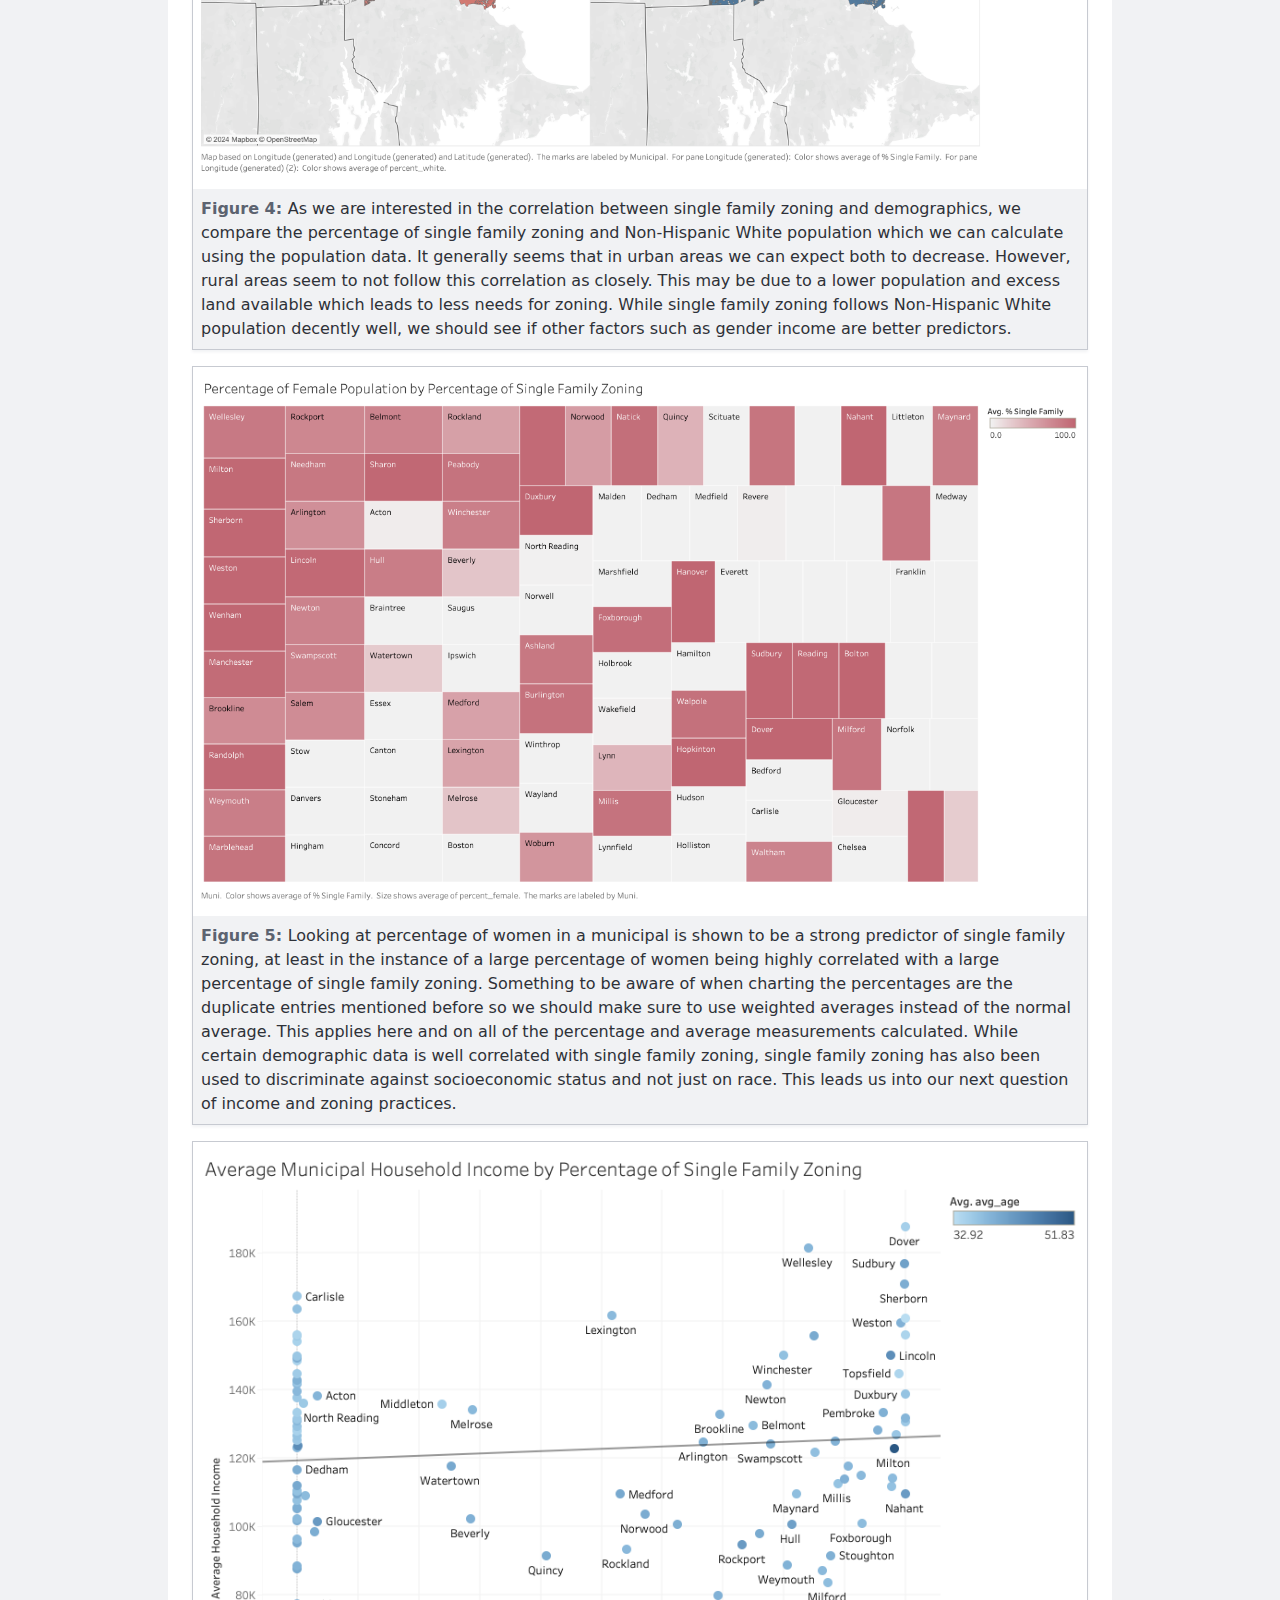
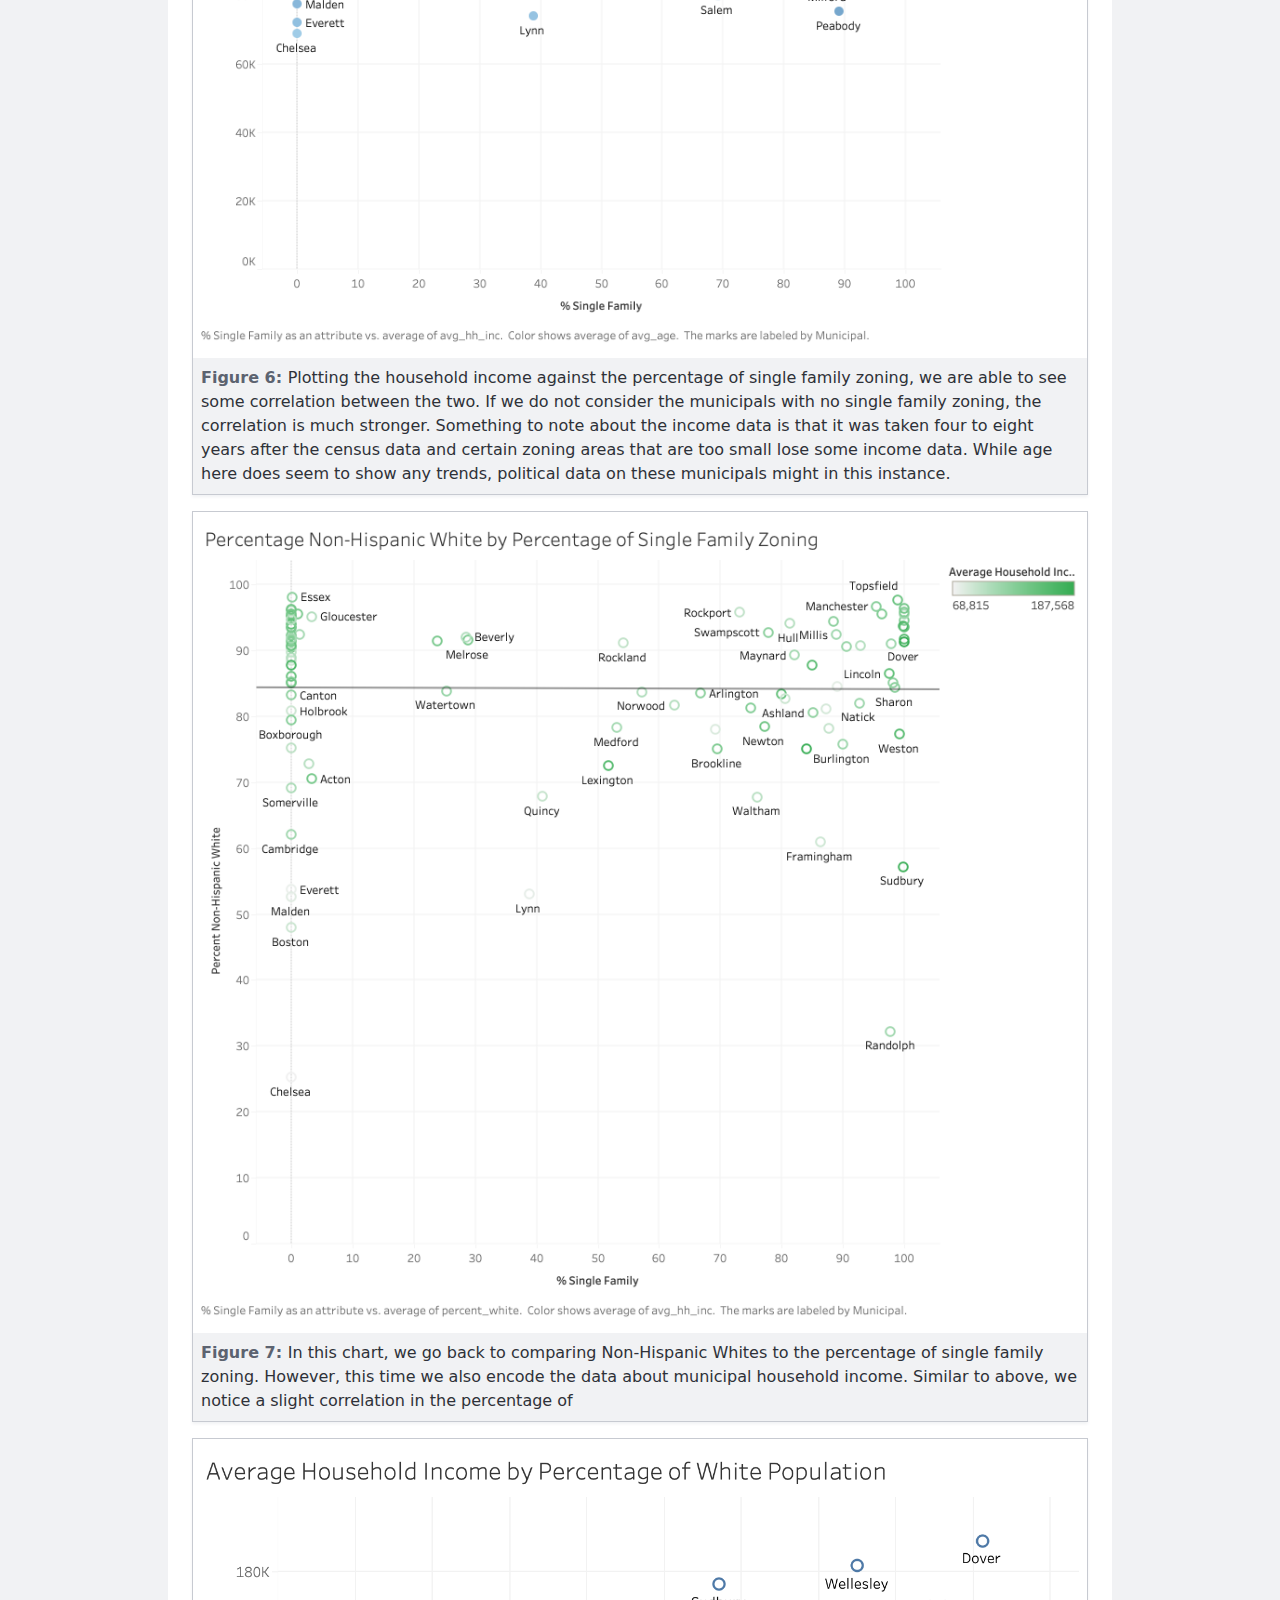
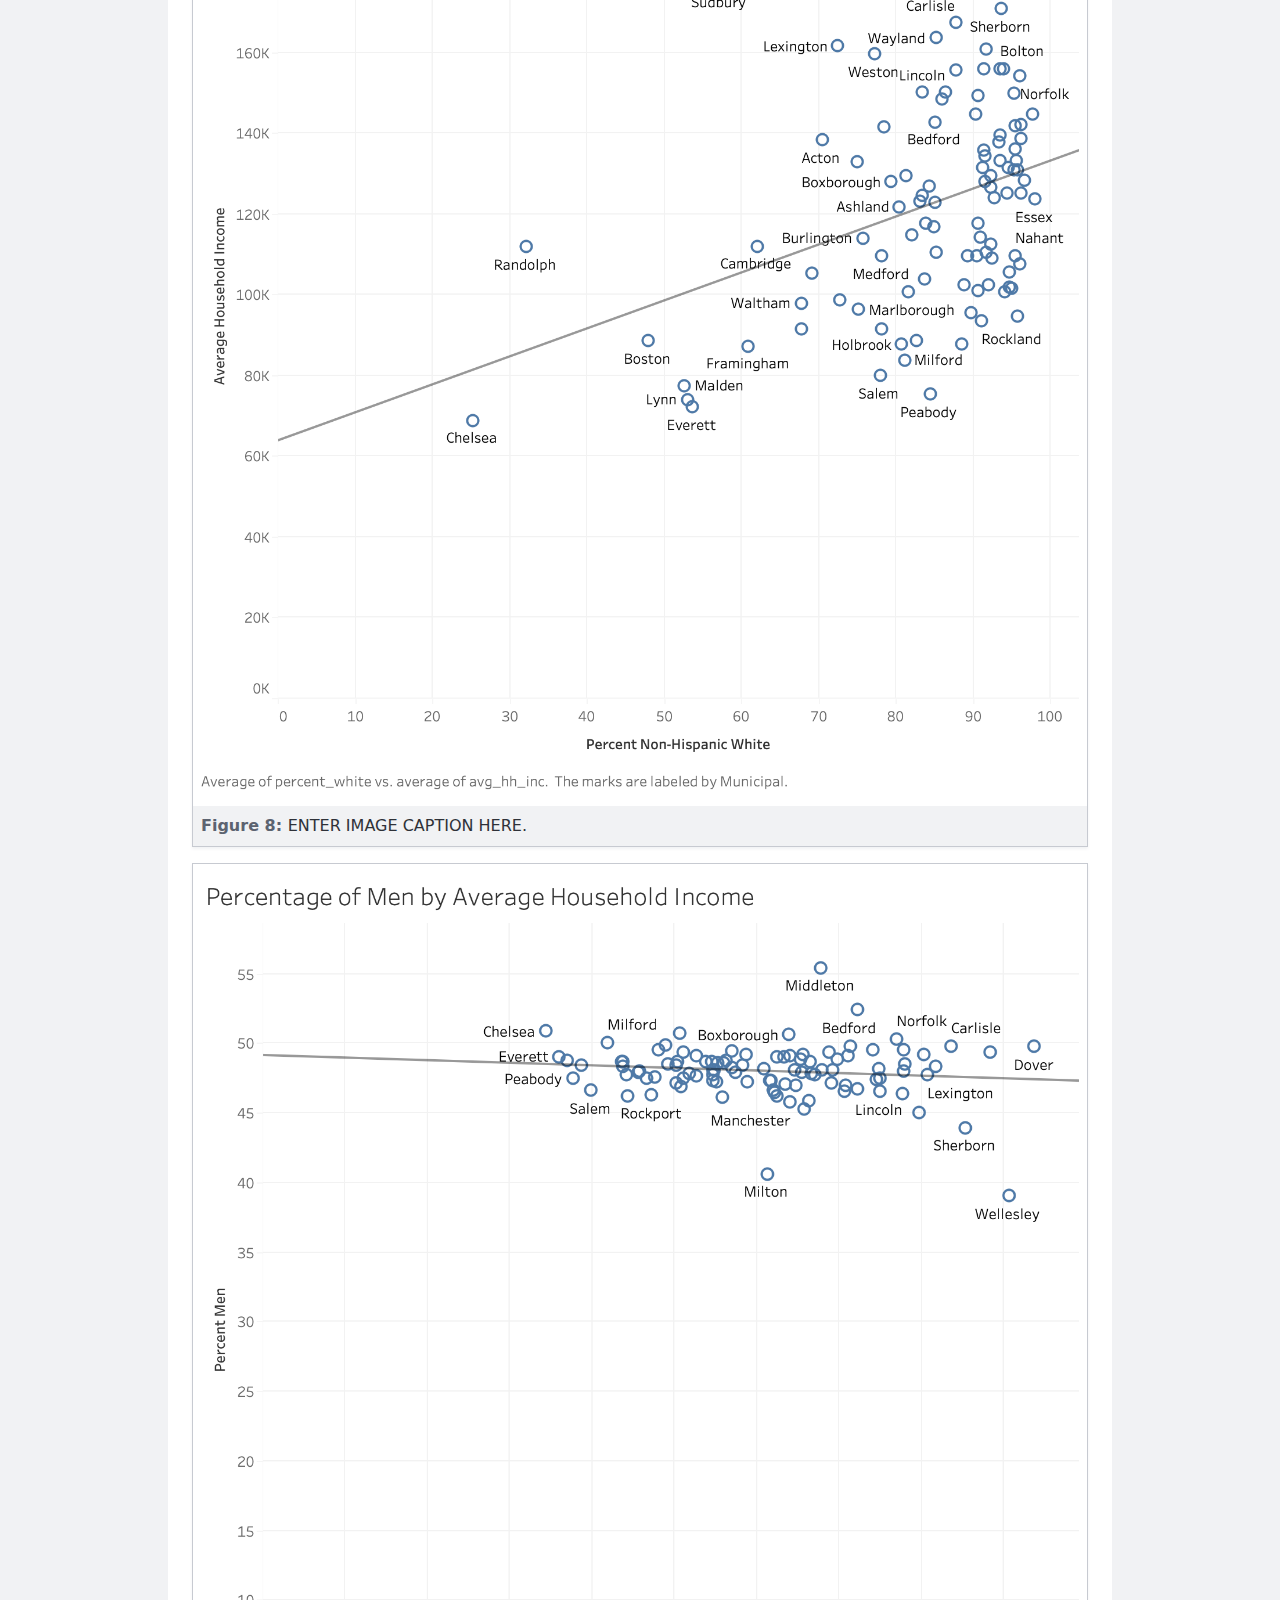
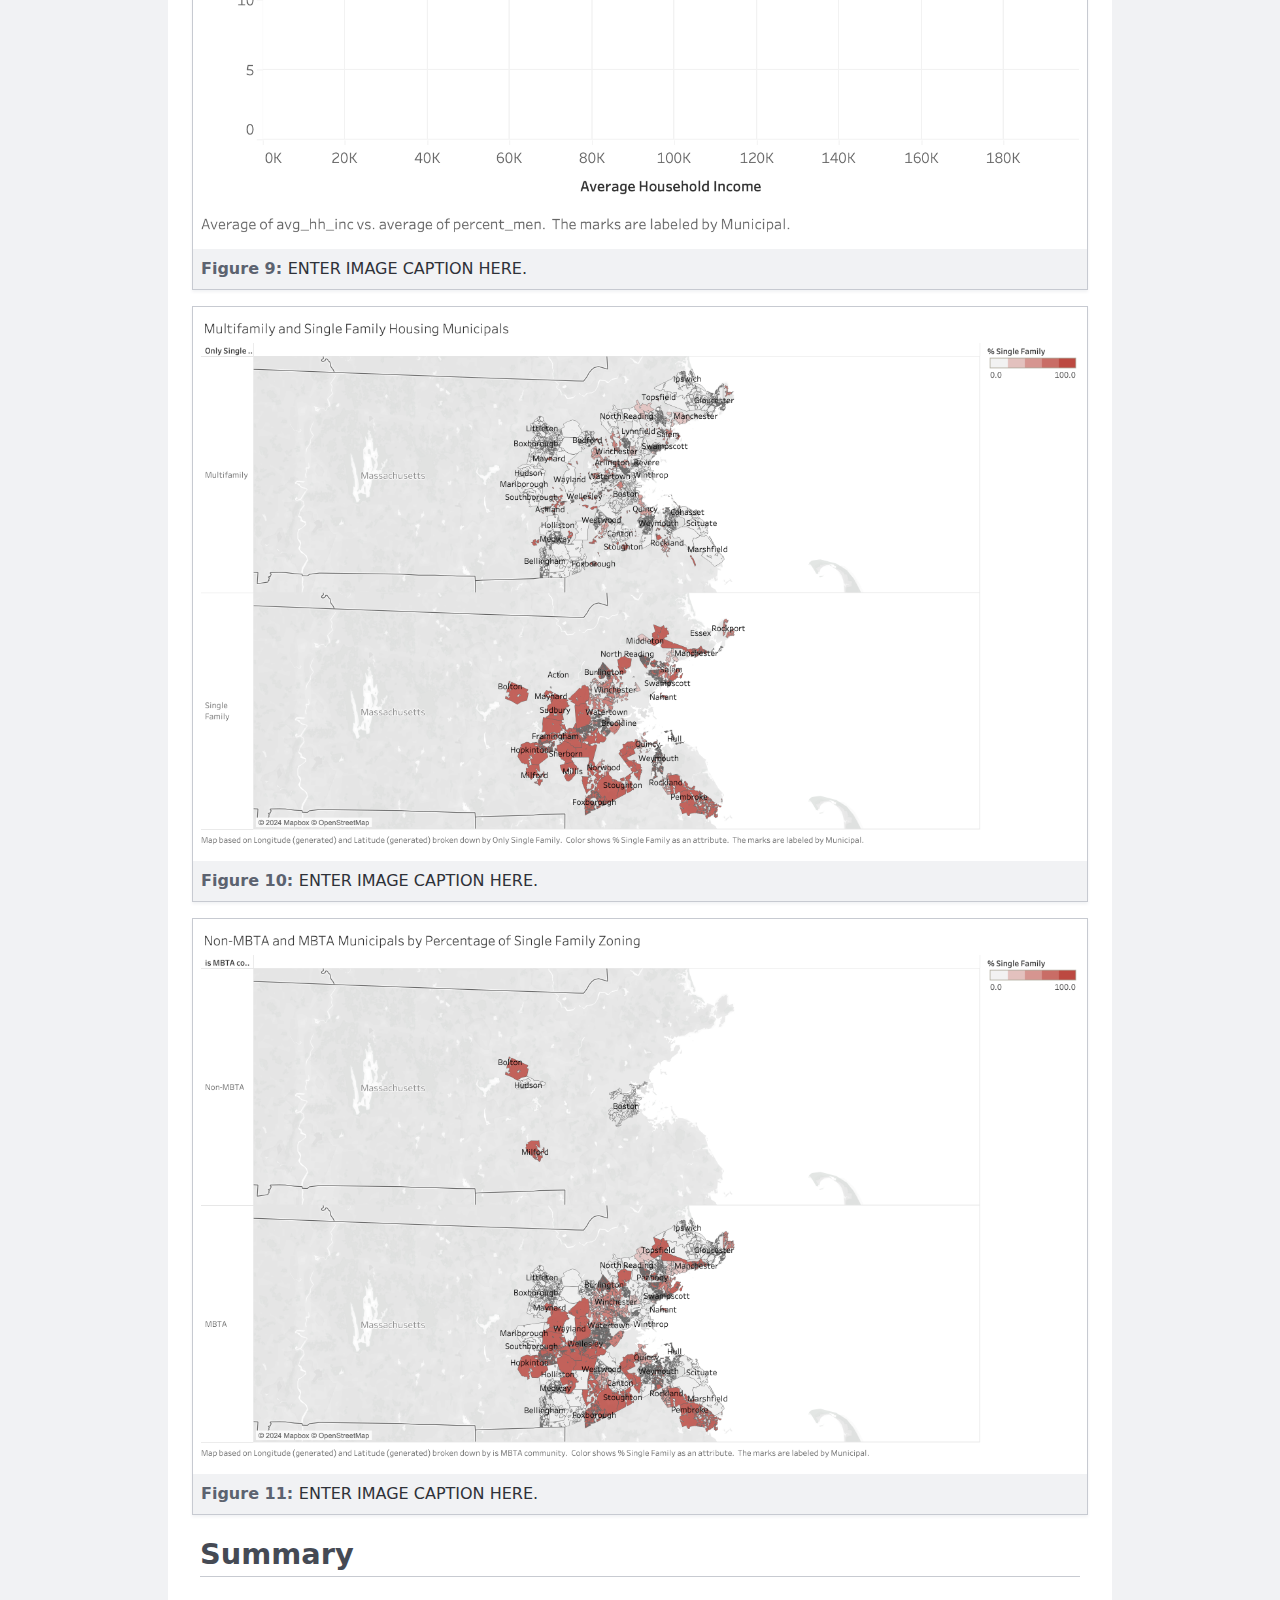
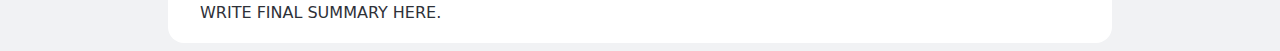
==== commit 358b866e: "captions" ====
--- a/projects/a2.html
+++ b/projects/a2.html
@@ -1,196 +1,228 @@
 <!DOCTYPE html>
-<html lang="en"><head>
-<meta http-equiv="content-type" content="text/html; charset=UTF-8">
-	<title>Vis &amp; Society Assignment 2</title>
-	<link rel="stylesheet" href="Vis%20&amp;%20Society%20Assignment%202_files/report.css">
-</head>
-
-<body>
-	<header>
-		<h1>
-			<small>Assignment 2</small>
-			Exploratory Data Analysis
-		</h1>
-
-		<p>
-			<strong>Alex Tran</strong> — <em>alextran@mit.edu</em>
-		</p>
-	</header>
-	<main>
-		<section>
-			<h2>Subtheme: Exclusionary Zoning</h2>
-
-			<h3>Overall Analysis Questions</h3>
-			<ol>
-				<li>
-					What and how severe are the demographic differences
-					between areas with exclusionary single-family zoning
-					and areas with more inclusive zoning regulations in
-					Metro Boston towns and cities?
-				</li>
-					<ul>
-						<li>
-							Motivation: In "Exclusionary by Design: An Investigation of
-							Zoning’s Use as a Tool of Race, Class, and Family Exclusion in
-							Boston’s Suburbs, 1920 to Today" zoning was historically used to
-							perpetuate racial and socioeconomic segregation. Exploring current
-							demographic differences can provide insights into the impact of
-							exclusionary zoning on various communities.
-						</li>
-					</ul>
-				<li>
-					To what extent does the prevalence of exclusionary
-					single-family zoning correlate with household income
-					in Metro Boston?
-				</li>
-					<ul>
-						<li>
-							Motivation: The article "Cities Start to Question an American Ideal: A
-							House With a Yard on Every Lot" discusses how exclusionary zoning
-							practices contribute to unaffordable housing, particularly for lower
-							and moderate-income households. Examining the relationship between
-							zoning regulations and household income can inform discussions on
-							the need for zoning reform.
-						</li>
-					</ul>
-				<li>
-					How do historical land use patterns through geography or
-					infrastructure contribute to current disparities in housing
-					zoning across Metro Boston municipalities?
-				</li>
-					<ul>
-						<li>
-							Motivation: In "Cities Start to Question an American Ideal: A
-							House With a Yard on Every Lot," certain cities show a correlation
-							between the presence of public transport routes and the prevalence
-							of single-family zoning, indicating a historical trend of land use
-							patterns influenced by infrastructure development. Understanding
-							the historical context of how geography and infrastructure have
-							shaped zoning regulations can provide insights into current
-							disparities in housing access and affordability.
-						</li>
-					</ul>
-			</ol>
-		</section>
-
-		<section>
-			<h2>Discoveries &amp; Insights</h2>
-
-			<figure>
-				<img src="Vis%20&amp;%20Society%20Assignment%202_files/muni-zoning.png" alt="">
-				<figcaption>
-				This chart compares the Metro Boston Municipals by the percentage
-				of single family zoning in each municipal. The data is skewed towards
-				a large portion of municipals that have no single family zoning. Each
-				data point in this dataset is a housing zone but something to be aware
-				of is that some municipals have two data entries; one for single family
-				zoning and another for multifamily zoning.
-				</figcaption>
-			</figure>
-
-			<figure>
-				<img src="Vis%20&amp;%20Society%20Assignment%202_files/avg-age-zoning.png" alt="Percentage of Single Family Housing in Metro Boston Municipals">
-				<figcaption>
-				Using the census data of the population of a municipal under 18,
-				18-64, and 65+, along with its total population, we are able to
-				approximate an average age for the municipal. This will let us
-				see any trends in age and zoning laws. However, aside from Milton
-				being an outlier, there seems to be no correlation between the age
-				of a municipal and the percentage of single family zoning though
-				another demographic may have a better correlation.
-				</figcaption>
-			</figure>
-
-			<figure>
-				<img src="Vis%20&amp;%20Society%20Assignment%202_files/percent-zoning-map.png" alt="Percentage of Single Family Housing in Metro Boston Municipals">
-				<figcaption>
-				This maps out the municipals according to their percentage of single
-				family zoning. Using this, we can look for any geographic trends that
-				might influence single family zoning. Through this visualization, it
-				seems that single family zoning is more prevalent in the South and
-				West of Metro Boston. Very rarely do we also see any single family
-				zoning near the coastline.
-				</figcaption>
-			</figure>
-
-			<figure>
-				<img src="Vis%20&amp;%20Society%20Assignment%202_files/map-white-zoning.png" alt="">
-				<figcaption>
-				As we are interested in the correlation between single family zoning
-				and demographics, we compare the percentage of single family zoning
-				and Non-Hispanic White population which we can calculate using the
-				population data. It generally seems that in urban areas we can expect
-				both to decrease. However, rural areas seem to not follow this
-				correlation as closely. This may be due to a lower population and
-				excess land available which leads to less needs for zoning. While
-				single family zoning follows Non-Hispanic White population decently
-				well, we should see if other factors such as gender income are better
-				predictors.
-				</figcaption>
-			</figure>
-
-			<figure>
-				<img src="Vis%20&amp;%20Society%20Assignment%202_files/percent-female-zoning.png" alt="">
-				<figcaption>
-				Looking at percentage of women in a municipal is shown to be a strong
-				predictor of single family zoning, at least in the instance of a large
-				percentage of women being highly correlated with a large percentage of
-				single family zoning. While certain demographic data is well correlated
-				with single family zoning, single family zoning has also been used to
-				discriminate against socioeconomic status and not just on race. This
-				leads us into our next question of income and zoning practices.
-				</figcaption>
-			</figure>
-
-			<figure>
-				<img src="Vis%20&amp;%20Society%20Assignment%202_files/hh-income-zoning.png" alt="">
-				<figcaption>
-				ENTER IMAGE CAPTION HERE.
-				</figcaption>
-			</figure>
-
-			<figure>
-				<img src="Vis%20&amp;%20Society%20Assignment%202_files/percent-white-zoning.png" alt="">
-				<figcaption>
-				ENTER IMAGE CAPTION HERE.
-				</figcaption>
-			</figure>
-
-			<figure>
-				<img src="Vis%20&amp;%20Society%20Assignment%202_files/percent-white-hh-income.png" alt="">
-				<figcaption>
-				ENTER IMAGE CAPTION HERE.
-				</figcaption>
-			</figure>
-
-			<figure>
-				<img src="Vis%20&amp;%20Society%20Assignment%202_files/percent-men-hh-income.png" alt="">
-				<figcaption>
-				ENTER IMAGE CAPTION HERE.
-				</figcaption>
-			</figure>
-
-			<figure>
-				<img src="Vis%20&amp;%20Society%20Assignment%202_files/multi-single-zoning.png" alt="">
-				<figcaption>
-				ENTER IMAGE CAPTION HERE.
-				</figcaption>
-			</figure>
-
-			<figure>
-				<img src="Vis%20&amp;%20Society%20Assignment%202_files/percent-mbta-zoning.png" alt="">
-				<figcaption>
-				ENTER IMAGE CAPTION HERE.
-				</figcaption>
-			</figure>
-		</section>
-
-		<section>
-			<h2>Summary</h2>
-
-			<p>WRITE FINAL SUMMARY HERE.</p>
-		</section>
-	</main>
-
-
-</body></html>+<html lang="en">
+  <head>
+    <meta http-equiv="content-type" content="text/html; charset=UTF-8" />
+    <title>Vis &amp; Society Assignment 2</title>
+    <link
+      rel="stylesheet"
+      href="Vis%20&amp;%20Society%20Assignment%202_files/report.css"
+    />
+  </head>
+
+  <body>
+    <header>
+      <h1>
+        <small>Assignment 2</small>
+        Exploratory Data Analysis
+      </h1>
+
+      <p><strong>Alex Tran</strong> — <em>alextran@mit.edu</em></p>
+    </header>
+    <main>
+      <section>
+        <h2>Subtheme: Exclusionary Zoning</h2>
+
+        <h3>Overall Analysis Questions</h3>
+        <ol>
+          <li>
+            What and how severe are the demographic differences between areas
+            with exclusionary single-family zoning and areas with more inclusive
+            zoning regulations in Metro Boston towns and cities?
+          </li>
+          <ul>
+            <li>
+              Motivation: In "Exclusionary by Design: An Investigation of
+              Zoning’s Use as a Tool of Race, Class, and Family Exclusion in
+              Boston’s Suburbs, 1920 to Today" zoning was historically used to
+              perpetuate racial and socioeconomic segregation. Exploring current
+              demographic differences can provide insights into the impact of
+              exclusionary zoning on various communities.
+            </li>
+          </ul>
+          <li>
+            To what extent does the prevalence of exclusionary single-family
+            zoning correlate with household income in Metro Boston?
+          </li>
+          <ul>
+            <li>
+              Motivation: The article "Cities Start to Question an American
+              Ideal: A House With a Yard on Every Lot" discusses how
+              exclusionary zoning practices contribute to unaffordable housing,
+              particularly for lower and moderate-income households. Examining
+              the relationship between zoning regulations and household income
+              can inform discussions on the need for zoning reform.
+            </li>
+          </ul>
+          <li>
+            How do historical land use patterns through geography or
+            infrastructure contribute to current disparities in housing zoning
+            across Metro Boston municipalities?
+          </li>
+          <ul>
+            <li>
+              Motivation: In "Cities Start to Question an American Ideal: A
+              House With a Yard on Every Lot," certain cities show a correlation
+              between the presence of public transport routes and the prevalence
+              of single-family zoning, indicating a historical trend of land use
+              patterns influenced by infrastructure development. Understanding
+              the historical context of how geography and infrastructure have
+              shaped zoning regulations can provide insights into current
+              disparities in housing access and affordability.
+            </li>
+          </ul>
+        </ol>
+      </section>
+
+      <section>
+        <h2>Discoveries &amp; Insights</h2>
+
+        <figure>
+          <img
+            src="Vis%20&amp;%20Society%20Assignment%202_files/muni-zoning.png"
+            alt=""
+          />
+          <figcaption>
+            This chart compares the Metro Boston Municipals by the percentage of
+            single family zoning in each municipal. The data is skewed towards a
+            large portion of municipals that have no single family zoning. Each
+            data point in this dataset is a housing zone but something to be
+            aware of is that some municipals have two data entries; one for
+            single family zoning and another for multifamily zoning.
+          </figcaption>
+        </figure>
+
+        <figure>
+          <img
+            src="Vis%20&amp;%20Society%20Assignment%202_files/avg-age-zoning.png"
+            alt="Percentage of Single Family Housing in Metro Boston Municipals"
+          />
+          <figcaption>
+            Using the census data of the population of a municipal under 18,
+            18-64, and 65+, along with its total population, we are able to
+            approximate an average age for the municipal. This will let us see
+            any trends in age and zoning laws. However, aside from Milton being
+            an outlier, there seems to be no correlation between the age of a
+            municipal and the percentage of single family zoning though another
+            demographic may have a better correlation.
+          </figcaption>
+        </figure>
+
+        <figure>
+          <img
+            src="Vis%20&amp;%20Society%20Assignment%202_files/percent-zoning-map.png"
+            alt="Percentage of Single Family Housing in Metro Boston Municipals"
+          />
+          <figcaption>
+            This maps out the municipals according to their percentage of single
+            family zoning. Using this, we can look for any geographic trends
+            that might influence single family zoning. Through this
+            visualization, it seems that single family zoning is more prevalent
+            in the South and West of Metro Boston. Very rarely do we also see
+            any single family zoning near the coastline.
+          </figcaption>
+        </figure>
+
+        <figure>
+          <img
+            src="Vis%20&amp;%20Society%20Assignment%202_files/map-white-zoning.png"
+            alt=""
+          />
+          <figcaption>
+            As we are interested in the correlation between single family zoning
+            and demographics, we compare the percentage of single family zoning
+            and Non-Hispanic White population which we can calculate using the
+            population data. It generally seems that in urban areas we can
+            expect both to decrease. However, rural areas seem to not follow
+            this correlation as closely. This may be due to a lower population
+            and excess land available which leads to less needs for zoning.
+            While single family zoning follows Non-Hispanic White population
+            decently well, we should see if other factors such as gender income
+            are better predictors.
+          </figcaption>
+        </figure>
+
+        <figure>
+          <img
+            src="Vis%20&amp;%20Society%20Assignment%202_files/percent-female-zoning.png"
+            alt=""
+          />
+          <figcaption>
+            Looking at percentage of women in a municipal is shown to be a
+            strong predictor of single family zoning, at least in the instance
+            of a large percentage of women being highly correlated with a large
+            percentage of single family zoning. Something to be aware of when
+            charting the percentages are the duplicate entries mentioned before
+            so we should make sure to use weighted averages instead of the
+            normal average. This applies here and on all of the percentage and
+            average measurements calculated. While certain demographic data is
+            well correlated with single family zoning, single family zoning has
+            also been used to discriminate against socioeconomic status and not
+            just on race. This leads us into our next question of income and
+            zoning practices.
+          </figcaption>
+        </figure>
+
+        <figure>
+          <img
+            src="Vis%20&amp;%20Society%20Assignment%202_files/hh-income-zoning.png"
+            alt=""
+          />
+          <figcaption>
+            Plotting the household income against the percentage of single
+            family zoning, we are able to see some correlation between the two.
+            If we do not consider the municipals with no single family zoning,
+            the correlation is much stronger. Something to note about the income
+            data is that it was taken four to eight years after the census data
+            and certain zoning areas that are too small lose some income data. While age here does seem to show any trends, political data on these municipals might in this instance.
+          </figcaption>
+        </figure>
+
+        <figure>
+          <img
+            src="Vis%20&amp;%20Society%20Assignment%202_files/percent-white-zoning.png"
+            alt=""
+          />
+          <figcaption>In this chart, we go back to comparing Non-Hispanic Whites to the percentage of single family zoning. However, this time we also encode the data about municipal household income. Similar to above, we notice a slight correlation in the percentage of</figcaption>
+        </figure>
+
+        <figure>
+          <img
+            src="Vis%20&amp;%20Society%20Assignment%202_files/percent-white-hh-income.png"
+            alt=""
+          />
+          <figcaption>ENTER IMAGE CAPTION HERE.</figcaption>
+        </figure>
+
+        <figure>
+          <img
+            src="Vis%20&amp;%20Society%20Assignment%202_files/percent-men-hh-income.png"
+            alt=""
+          />
+          <figcaption>ENTER IMAGE CAPTION HERE.</figcaption>
+        </figure>
+
+        <figure>
+          <img
+            src="Vis%20&amp;%20Society%20Assignment%202_files/multi-single-zoning.png"
+            alt=""
+          />
+          <figcaption>ENTER IMAGE CAPTION HERE.</figcaption>
+        </figure>
+
+        <figure>
+          <img
+            src="Vis%20&amp;%20Society%20Assignment%202_files/percent-mbta-zoning.png"
+            alt=""
+          />
+          <figcaption>ENTER IMAGE CAPTION HERE.</figcaption>
+        </figure>
+      </section>
+
+      <section>
+        <h2>Summary</h2>
+
+        <p>WRITE FINAL SUMMARY HERE.</p>
+      </section>
+    </main>
+  </body>
+</html>
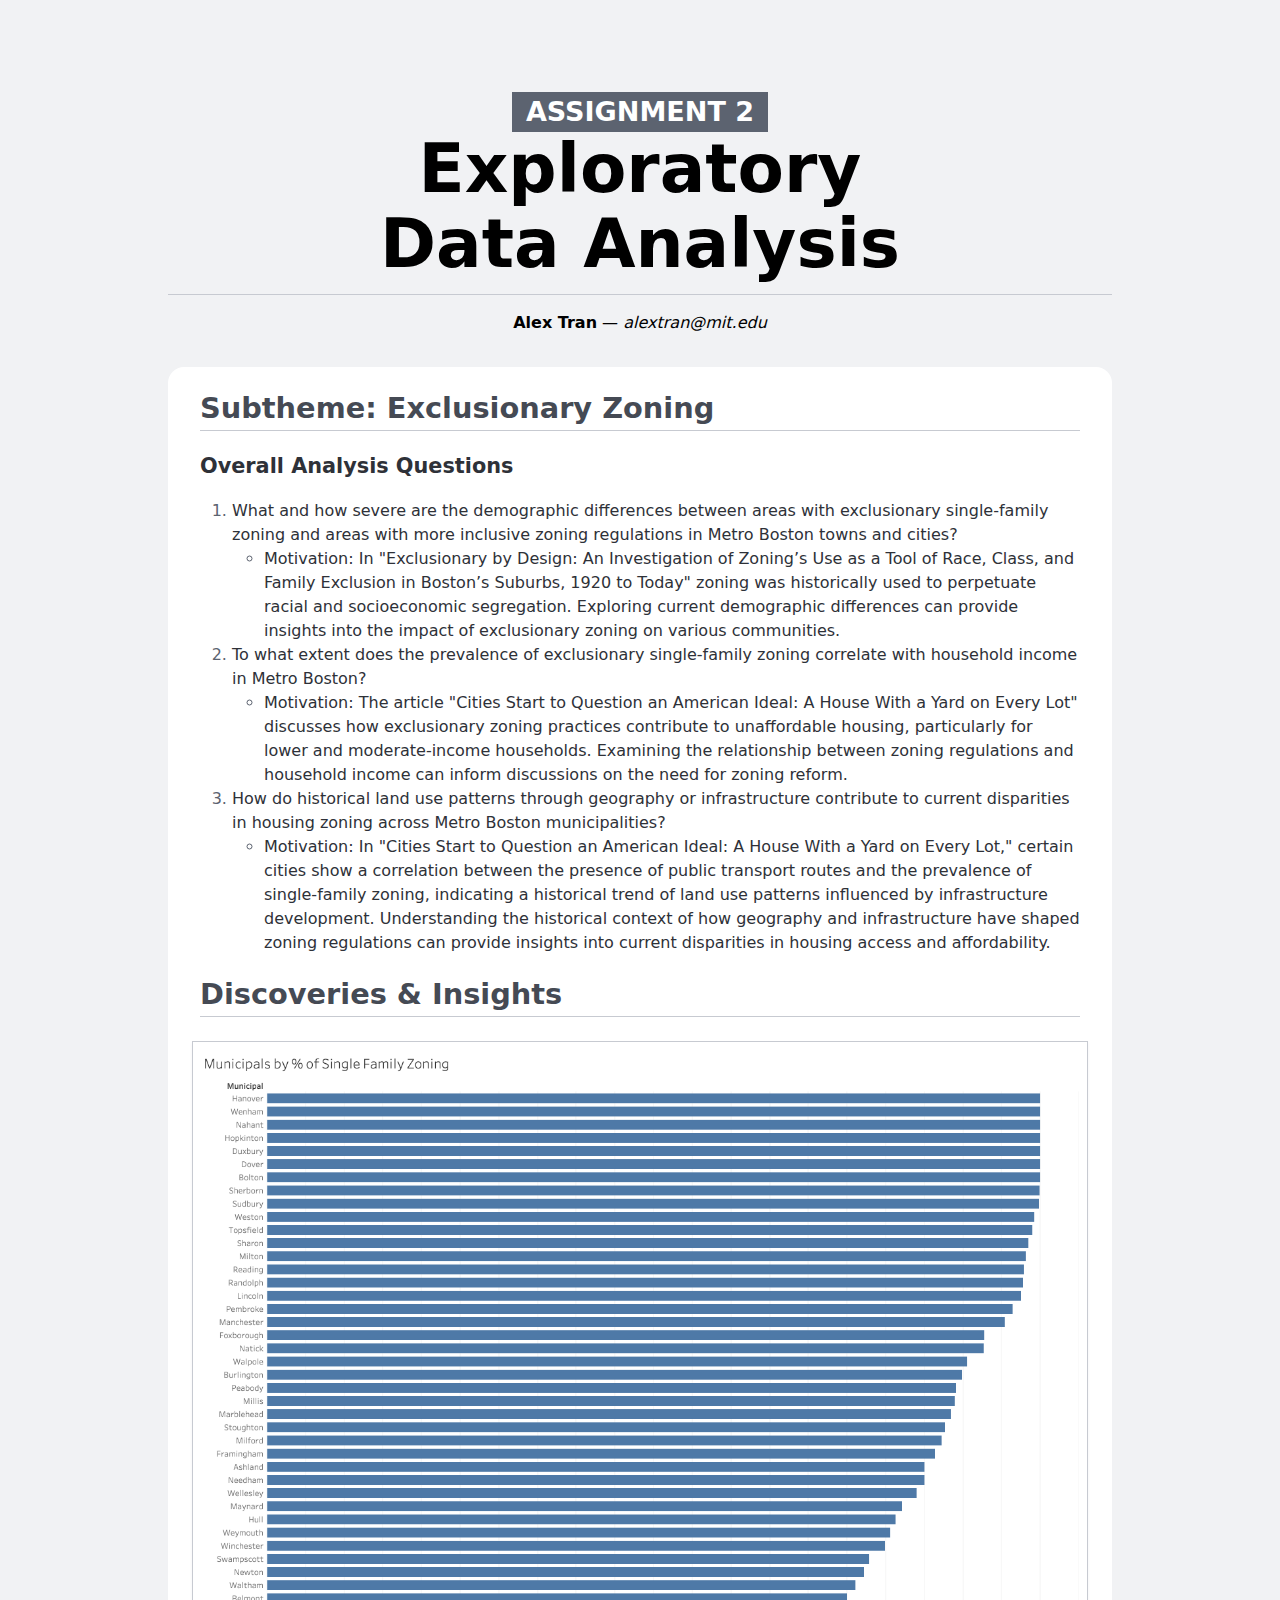
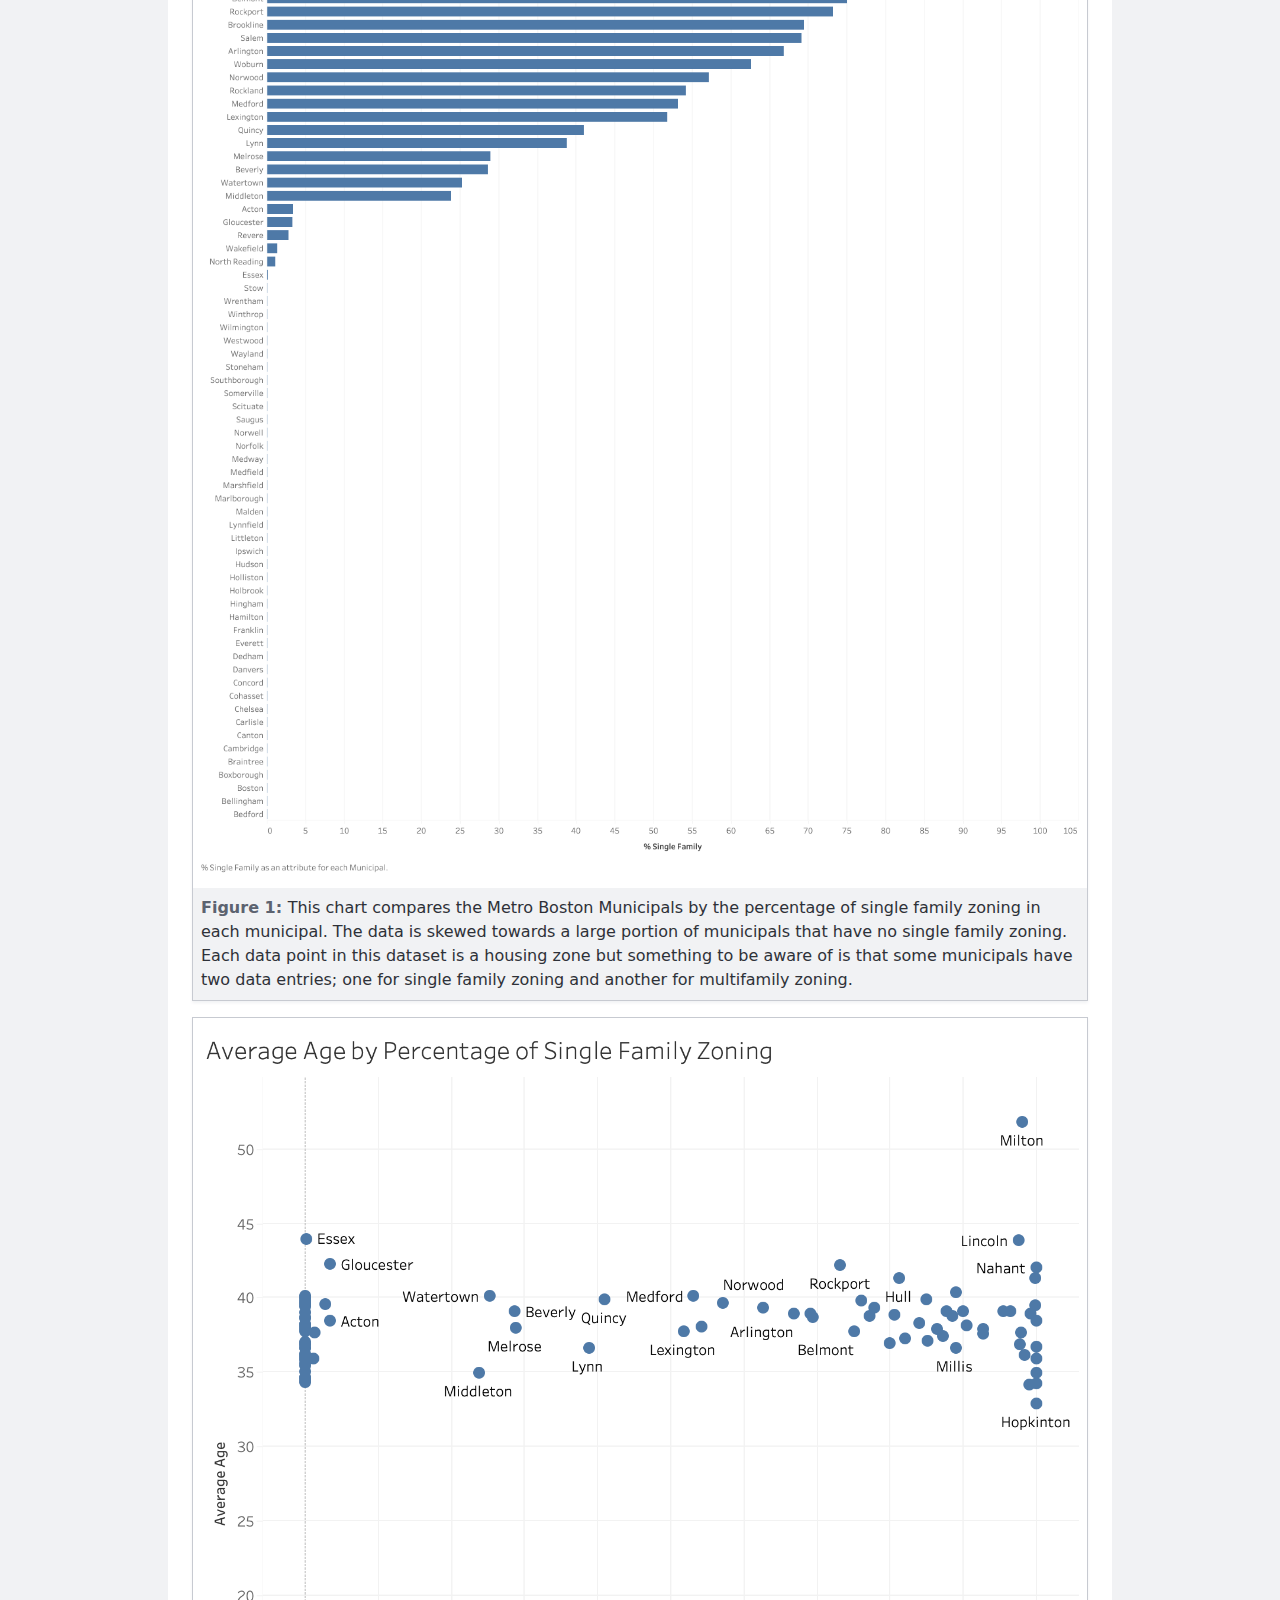
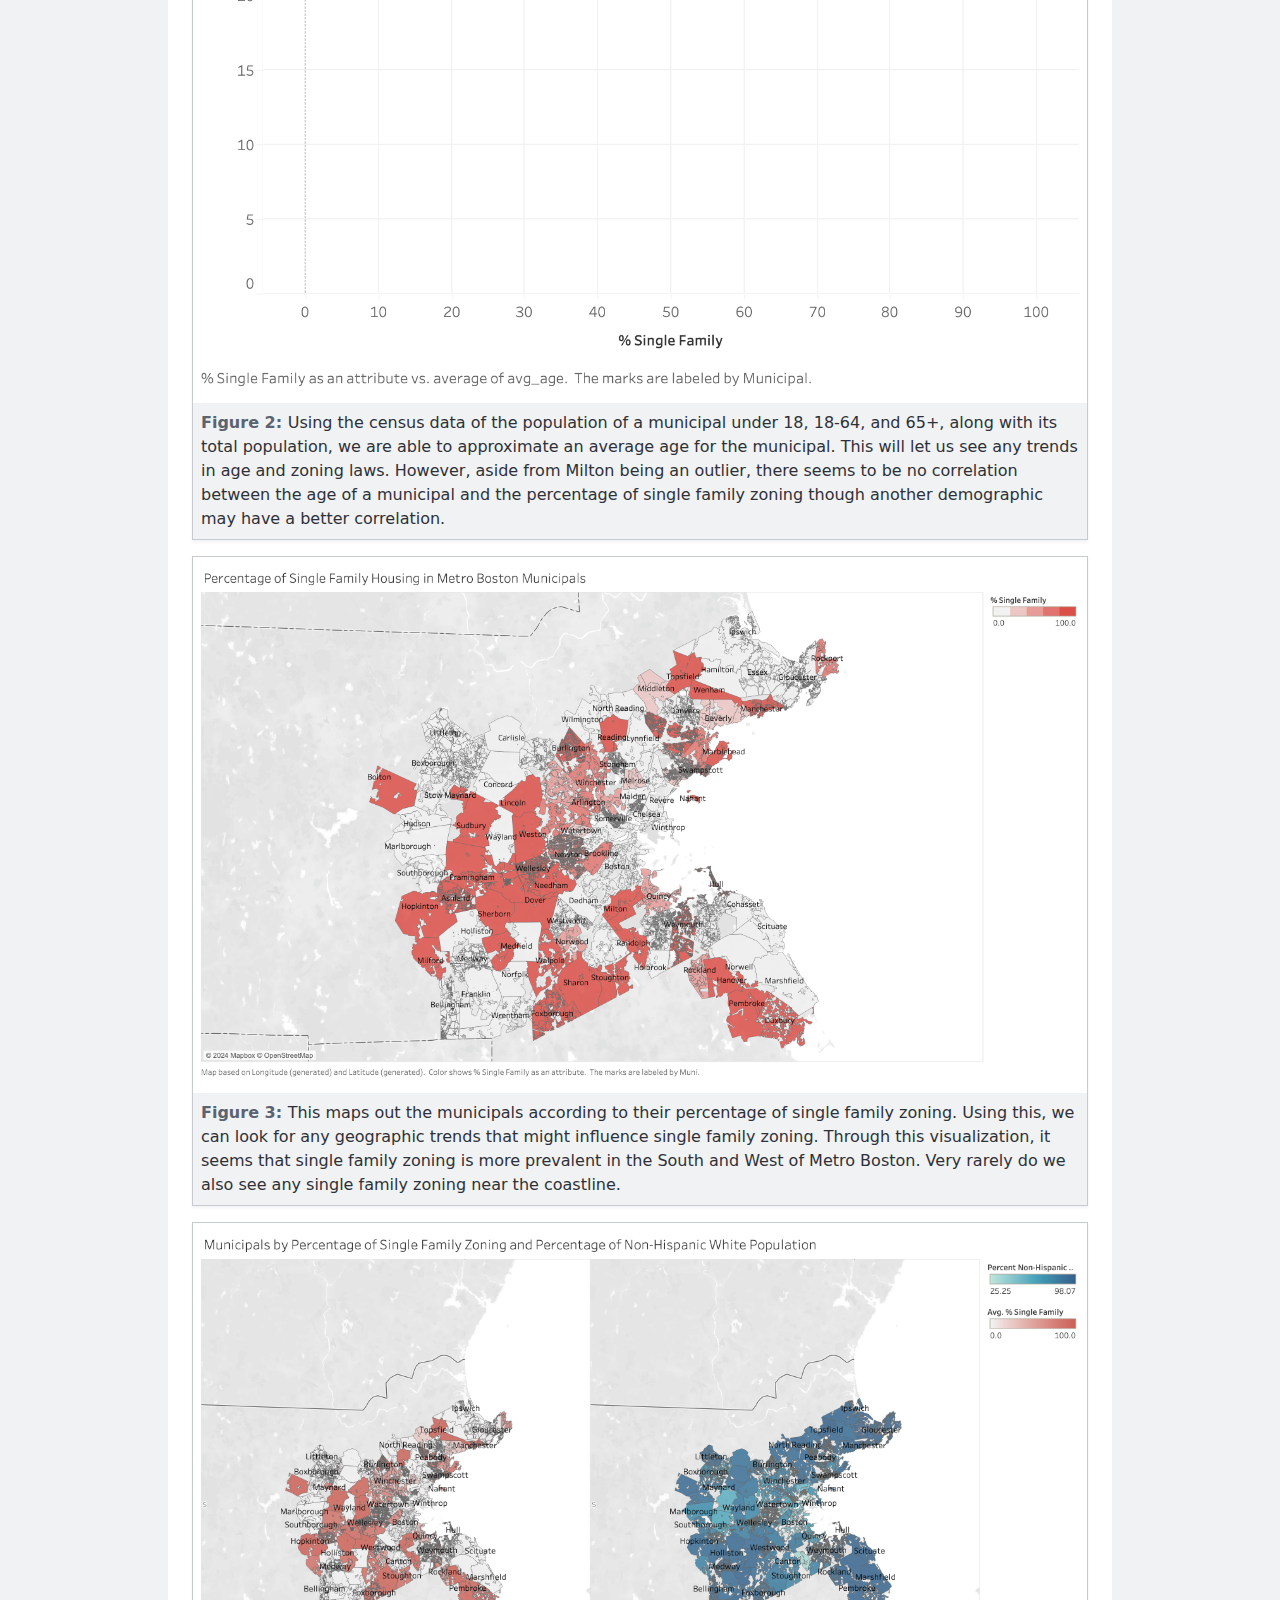
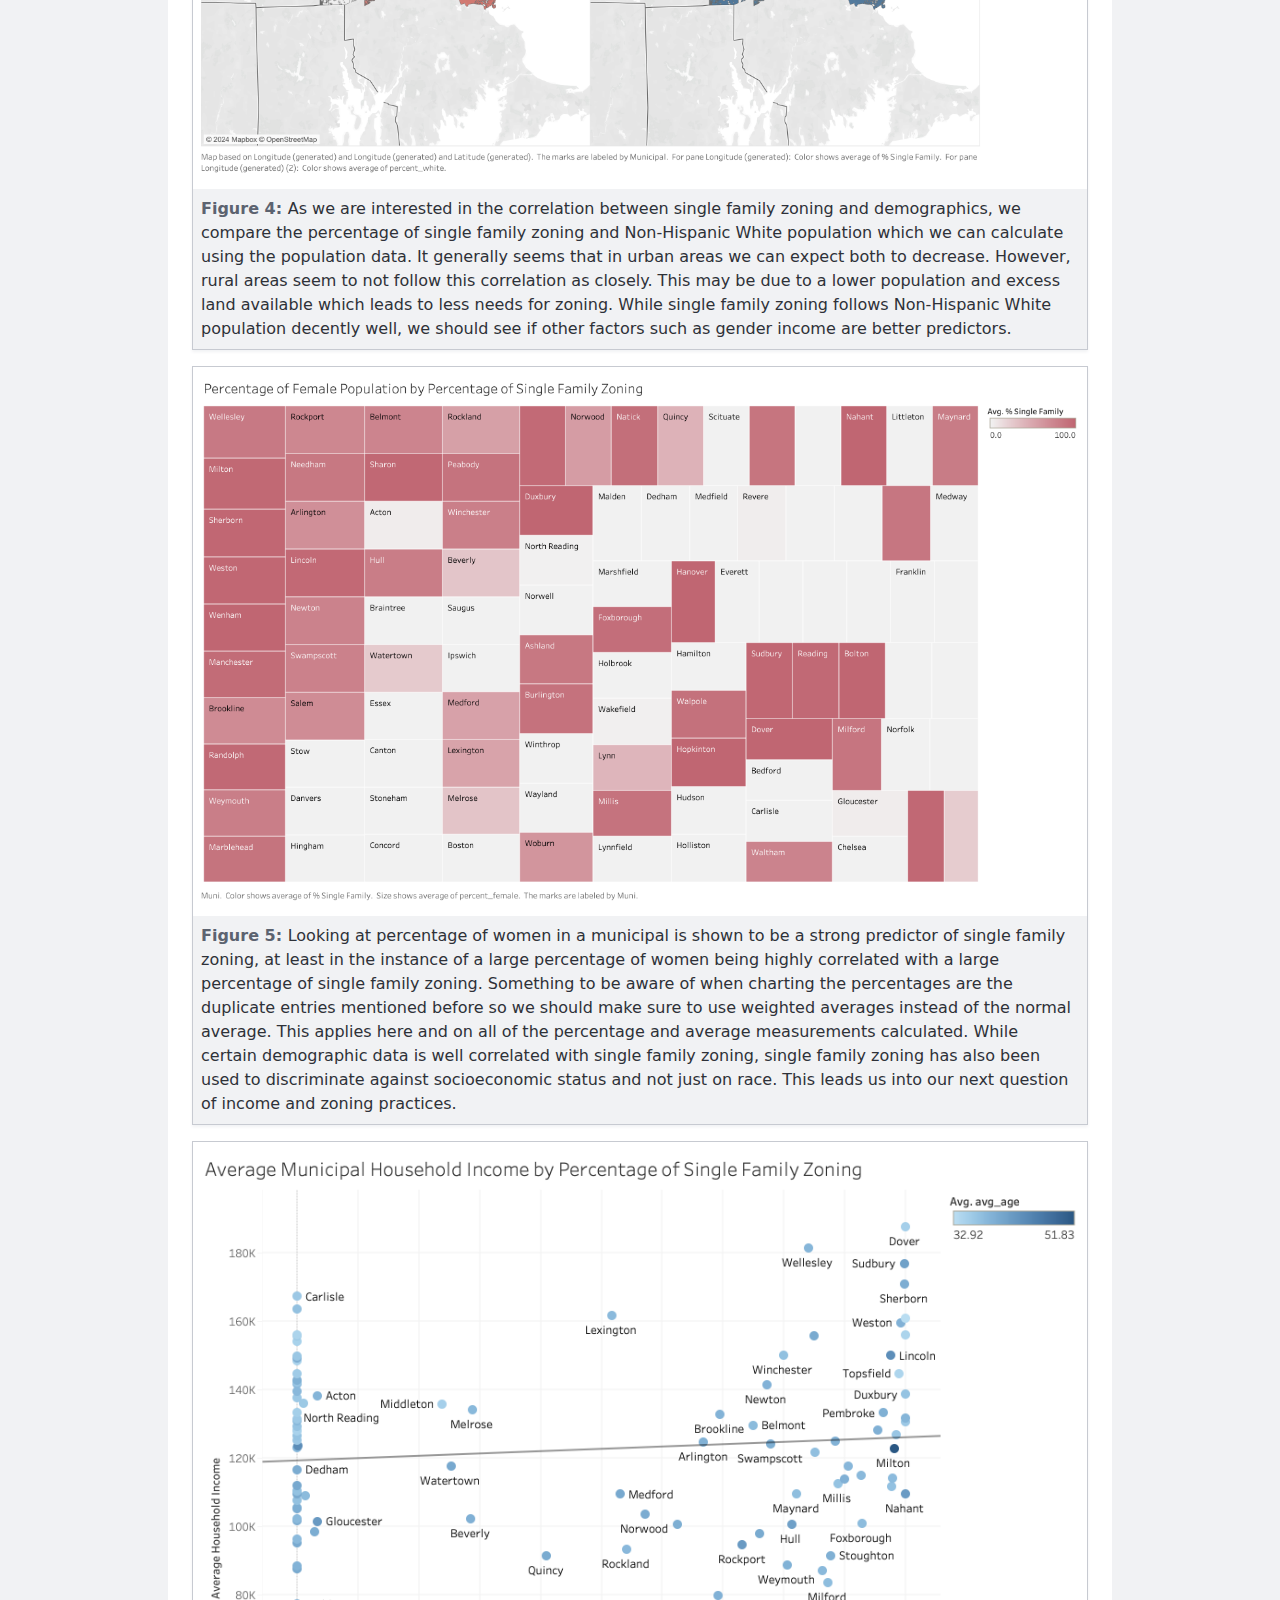
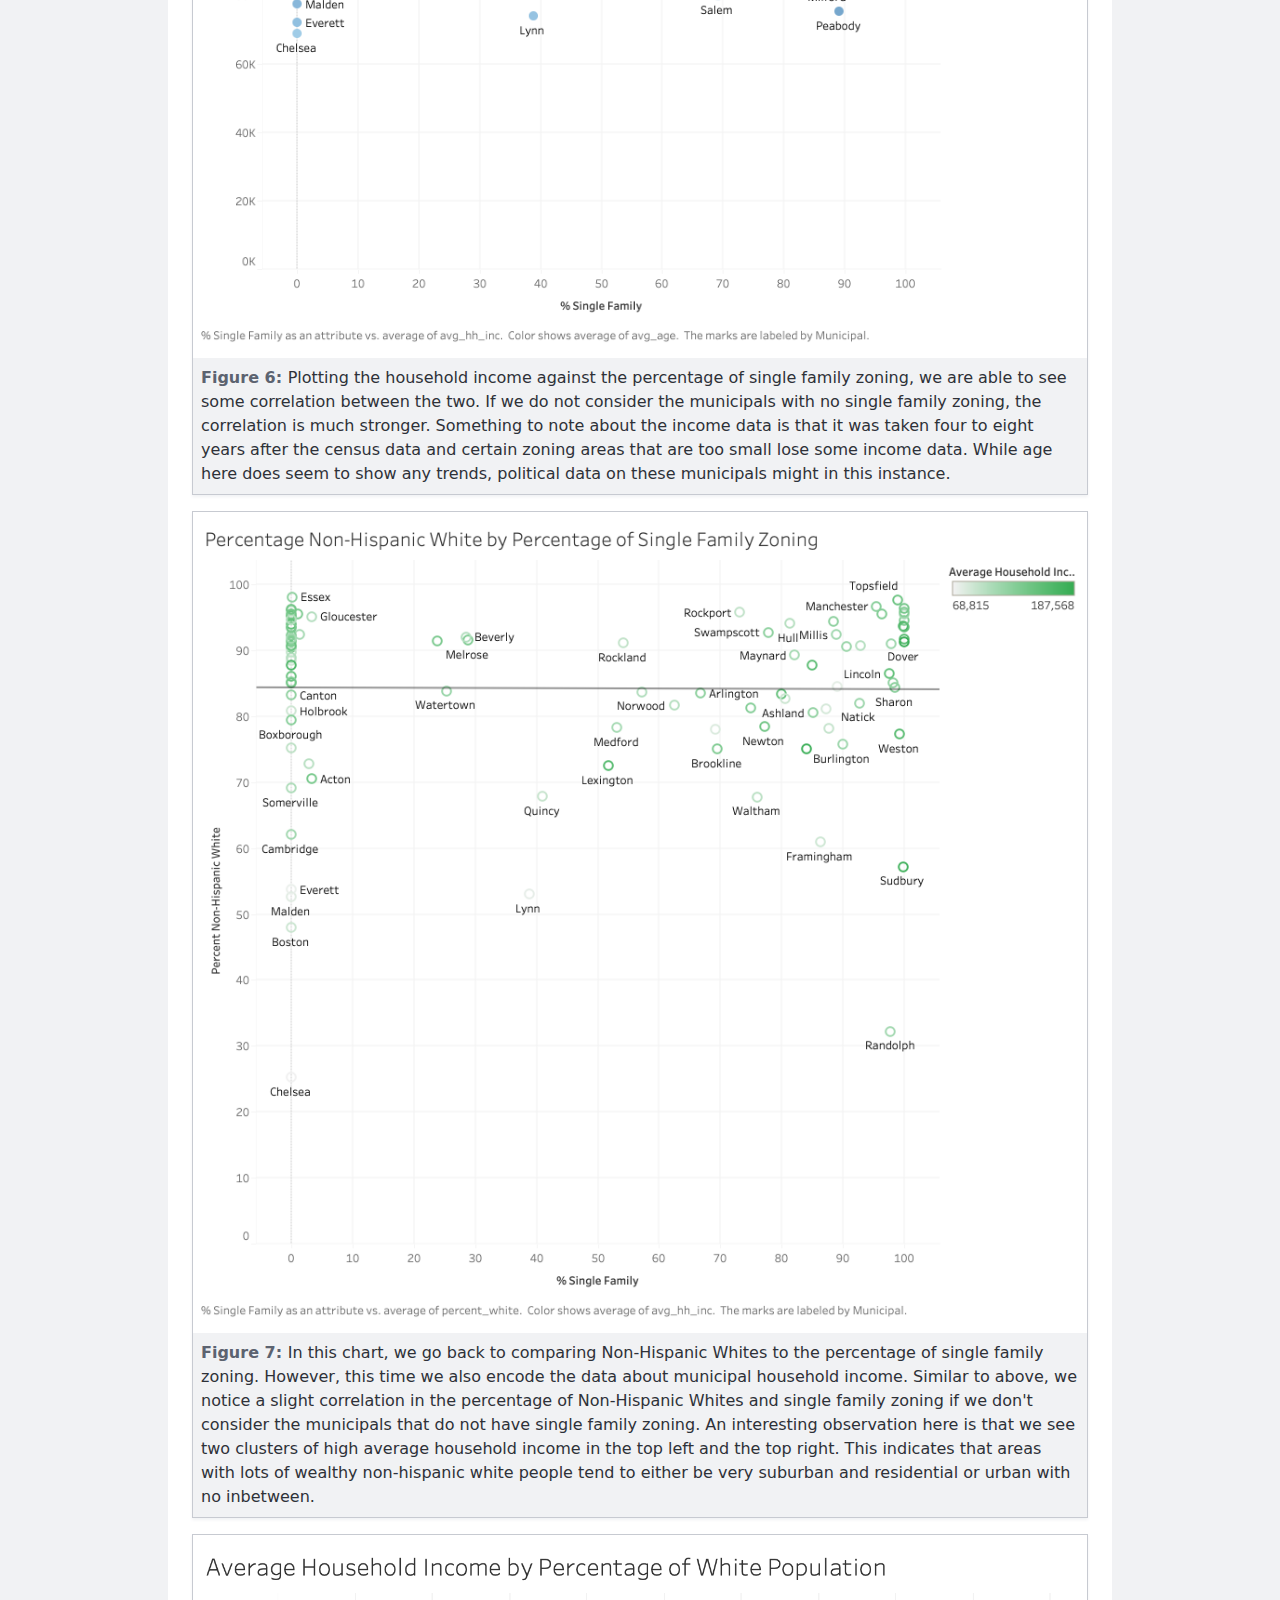
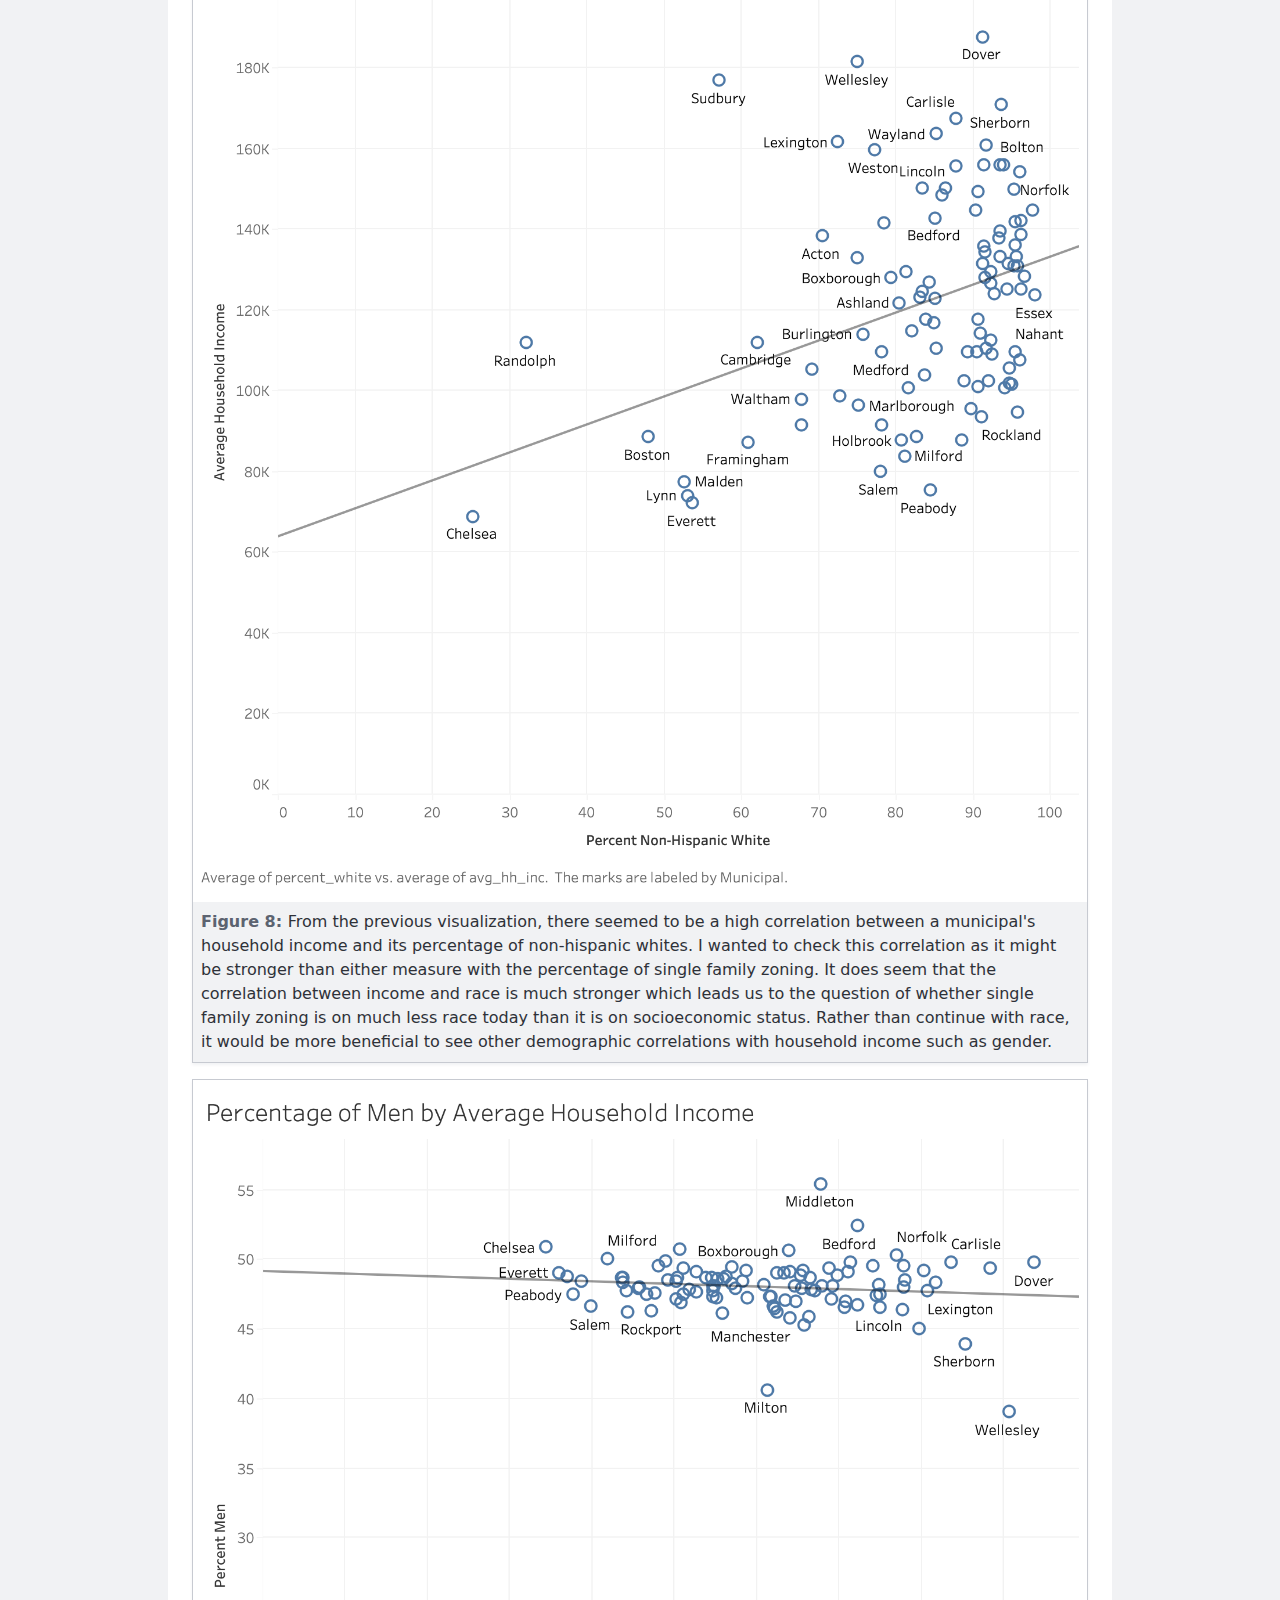
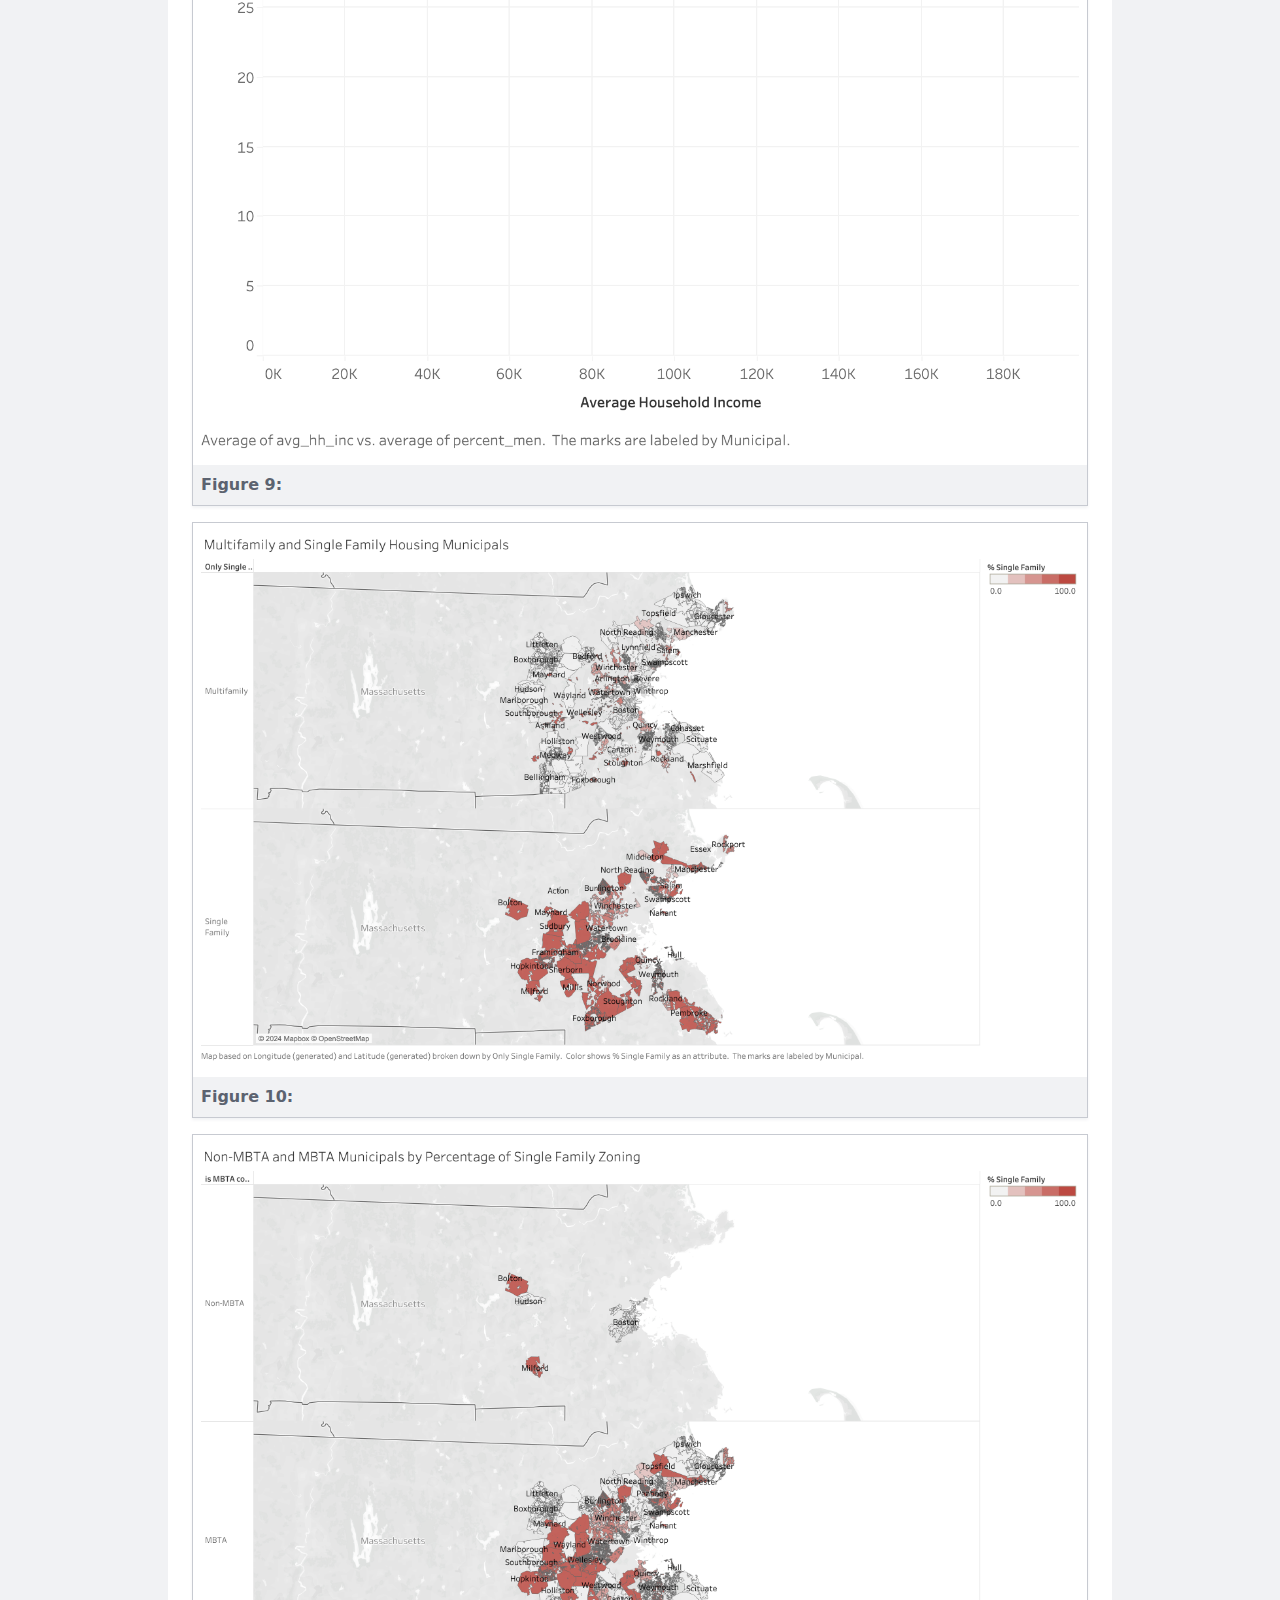
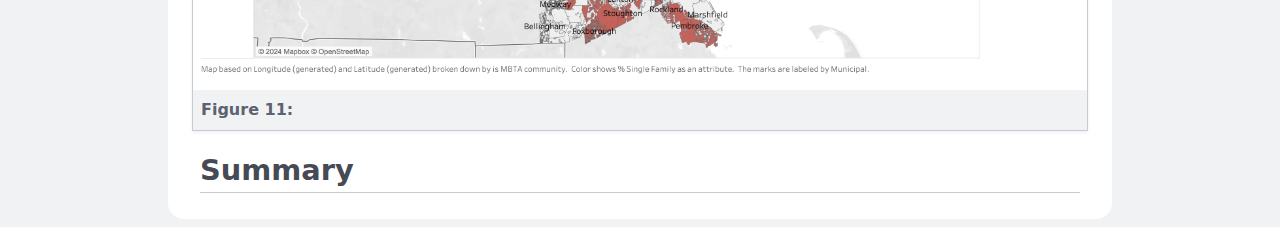
==== commit 1dd9bb00: "captions" ====
--- a/projects/a2.html
+++ b/projects/a2.html
@@ -182,7 +182,7 @@
             src="Vis%20&amp;%20Society%20Assignment%202_files/percent-white-zoning.png"
             alt=""
           />
-          <figcaption>In this chart, we go back to comparing Non-Hispanic Whites to the percentage of single family zoning. However, this time we also encode the data about municipal household income. Similar to above, we notice a slight correlation in the percentage of</figcaption>
+          <figcaption>In this chart, we go back to comparing Non-Hispanic Whites to the percentage of single family zoning. However, this time we also encode the data about municipal household income. Similar to above, we notice a slight correlation in the percentage of Non-Hispanic Whites and single family zoning if we don't consider the municipals that do not have single family zoning. An interesting observation here is that we see two clusters of high average household income in the top left and the top right. This indicates that areas with lots of wealthy non-hispanic white people tend to either be very suburban and residential or urban with no inbetween.</figcaption>
         </figure>
 
         <figure>
@@ -190,7 +190,7 @@
             src="Vis%20&amp;%20Society%20Assignment%202_files/percent-white-hh-income.png"
             alt=""
           />
-          <figcaption>ENTER IMAGE CAPTION HERE.</figcaption>
+          <figcaption>From the previous visualization, there seemed to be a high correlation between a municipal's household income and its percentage of non-hispanic whites. I wanted to check this correlation as it might be stronger than either measure with the percentage of single family zoning. It does seem that the correlation between income and race is much stronger which leads us to the question of whether single family zoning is on much less race today than it is on socioeconomic status. Rather than continue with race, it would be more beneficial to see other demographic correlations with household income such as gender.</figcaption>
         </figure>
 
         <figure>
@@ -198,7 +198,7 @@
             src="Vis%20&amp;%20Society%20Assignment%202_files/percent-men-hh-income.png"
             alt=""
           />
-          <figcaption>ENTER IMAGE CAPTION HERE.</figcaption>
+          <figcaption></figcaption>
         </figure>
 
         <figure>
@@ -206,7 +206,7 @@
             src="Vis%20&amp;%20Society%20Assignment%202_files/multi-single-zoning.png"
             alt=""
           />
-          <figcaption>ENTER IMAGE CAPTION HERE.</figcaption>
+          <figcaption></figcaption>
         </figure>
 
         <figure>
@@ -214,14 +214,14 @@
             src="Vis%20&amp;%20Society%20Assignment%202_files/percent-mbta-zoning.png"
             alt=""
           />
-          <figcaption>ENTER IMAGE CAPTION HERE.</figcaption>
+          <figcaption></figcaption>
         </figure>
       </section>
 
       <section>
         <h2>Summary</h2>
 
-        <p>WRITE FINAL SUMMARY HERE.</p>
+        <p></p>
       </section>
     </main>
   </body>
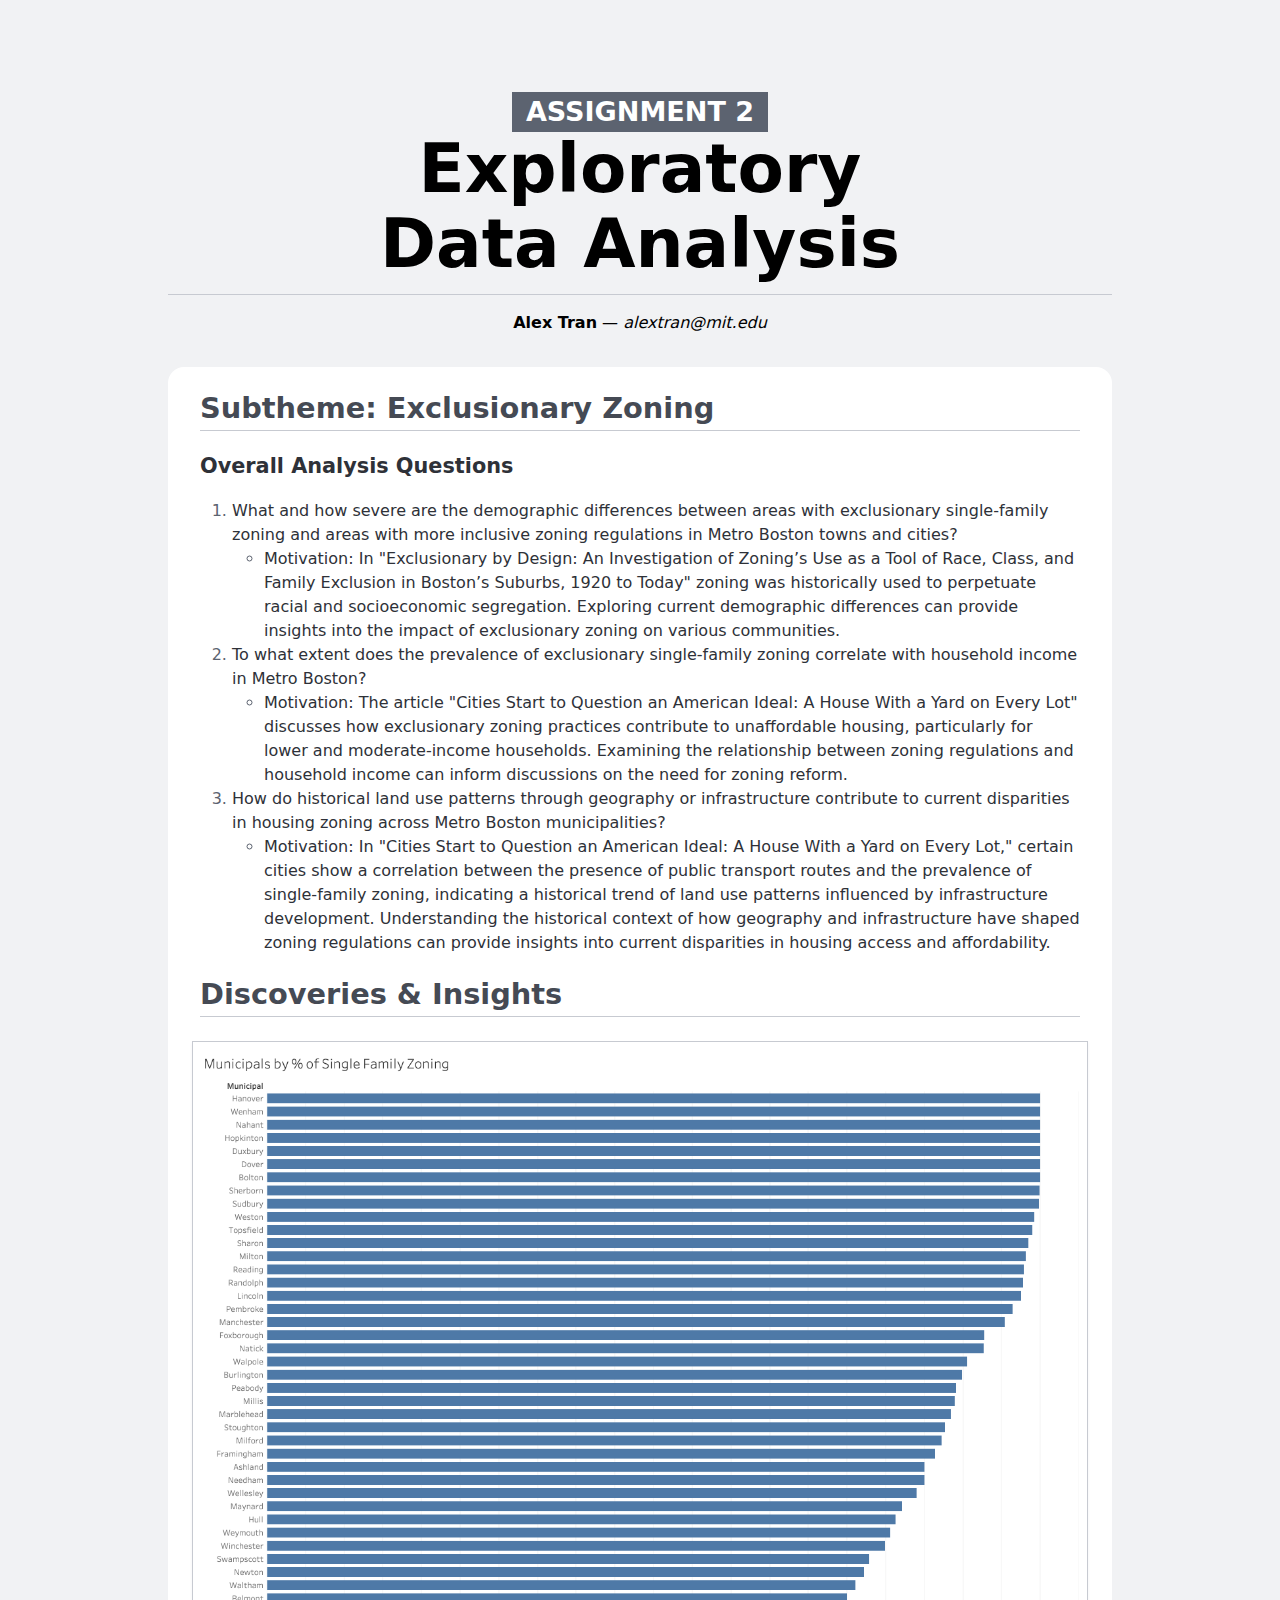
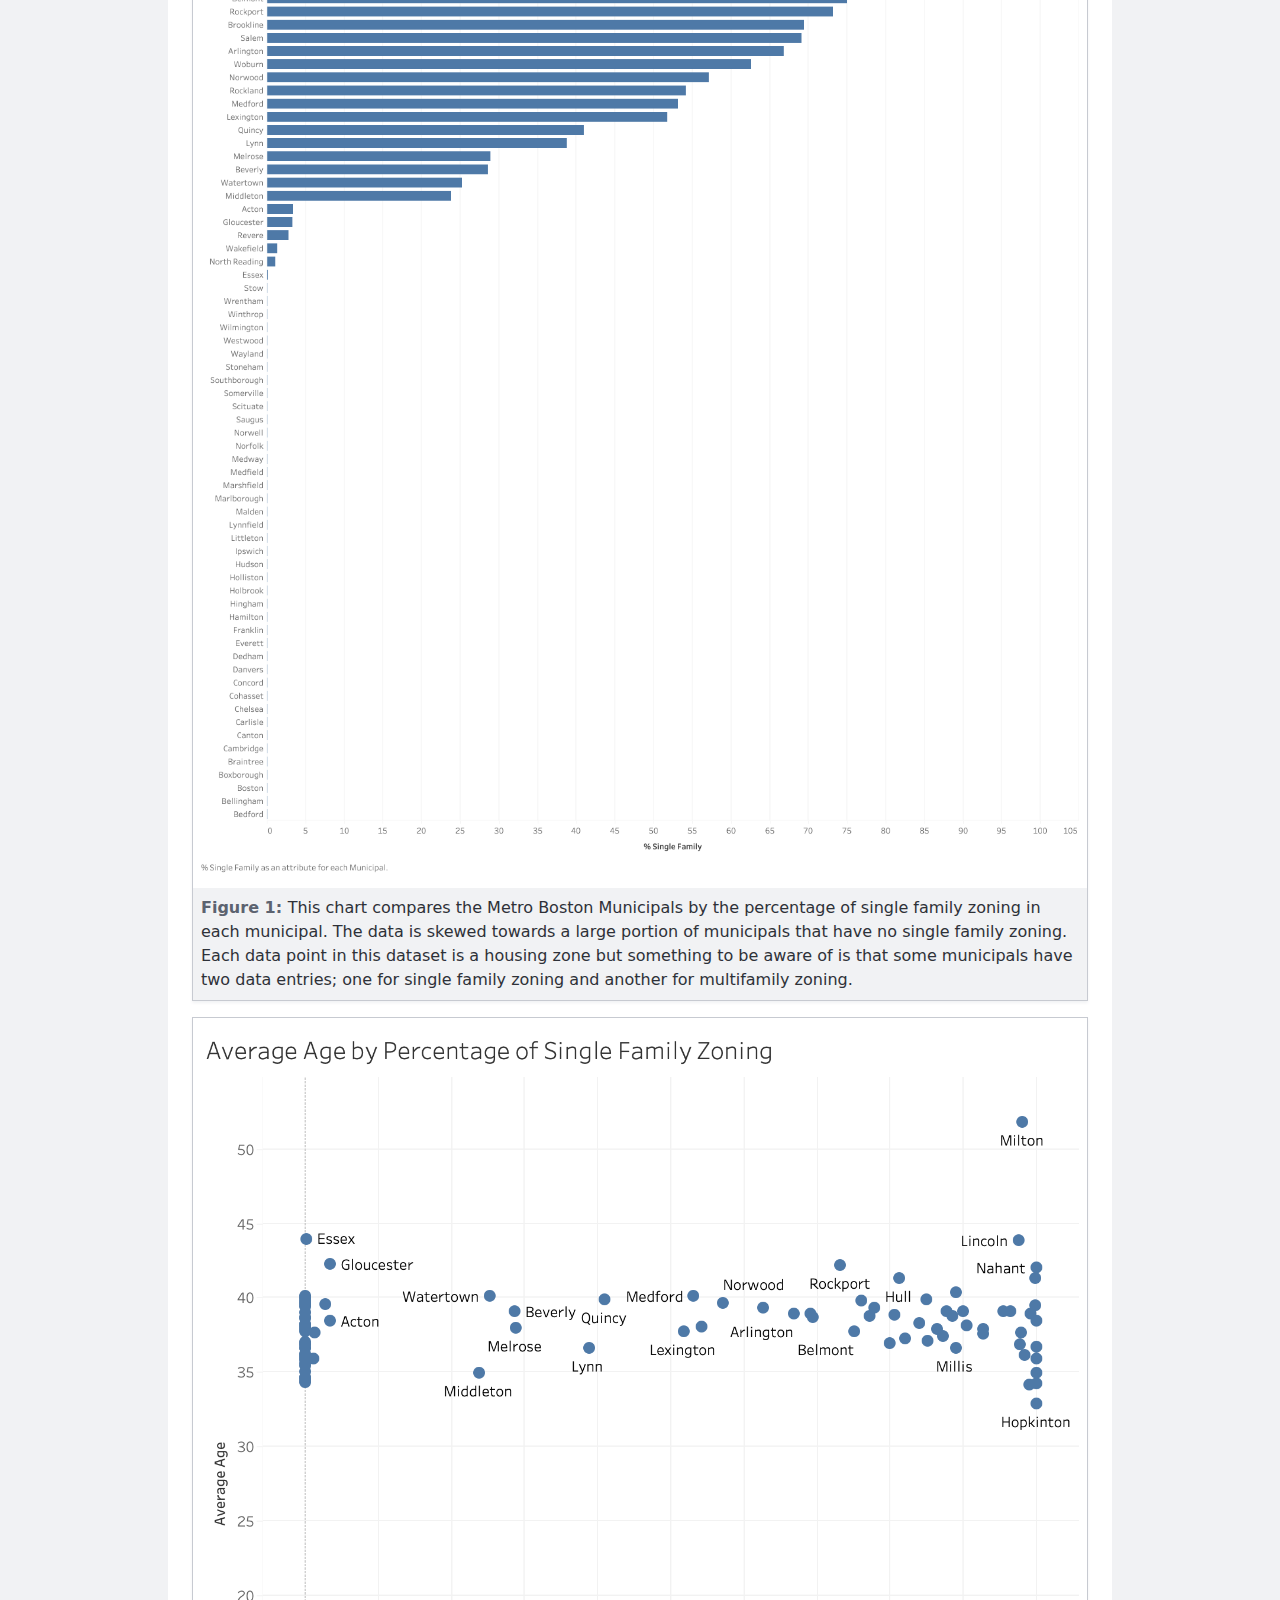
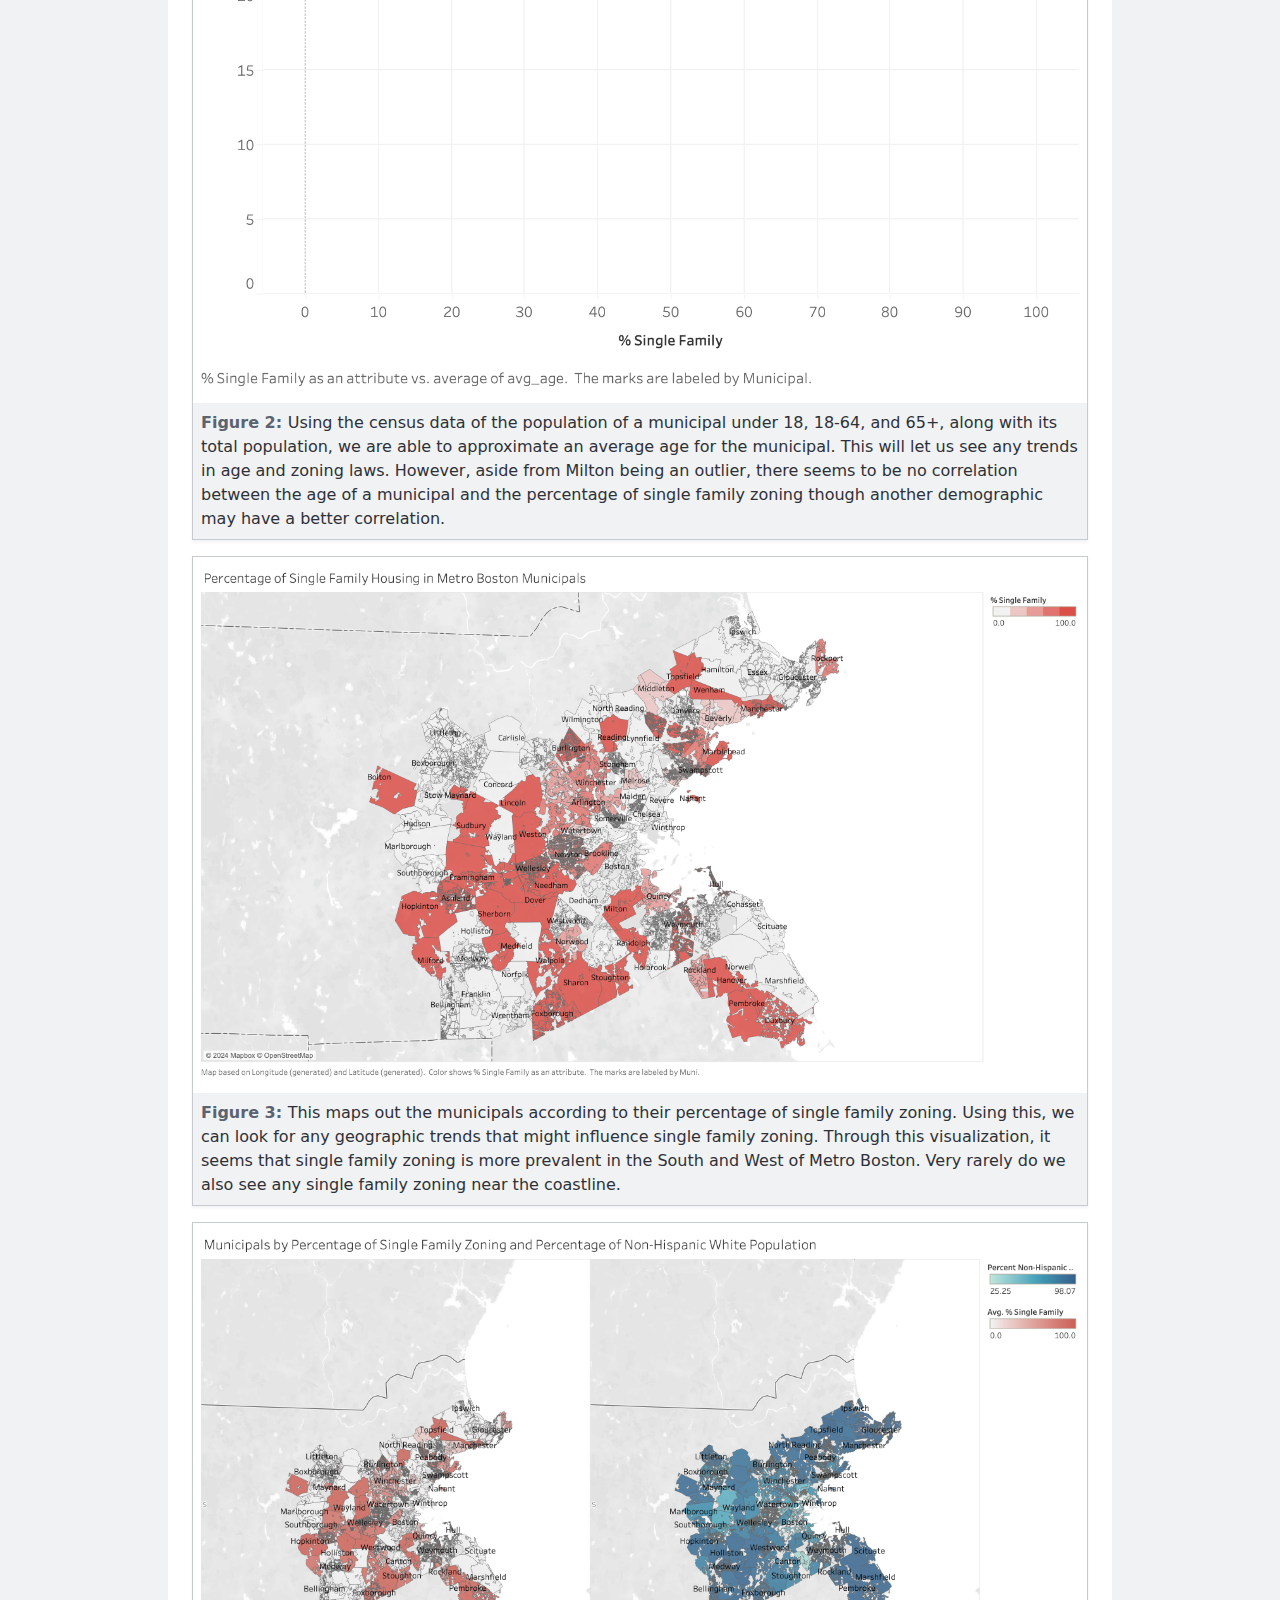
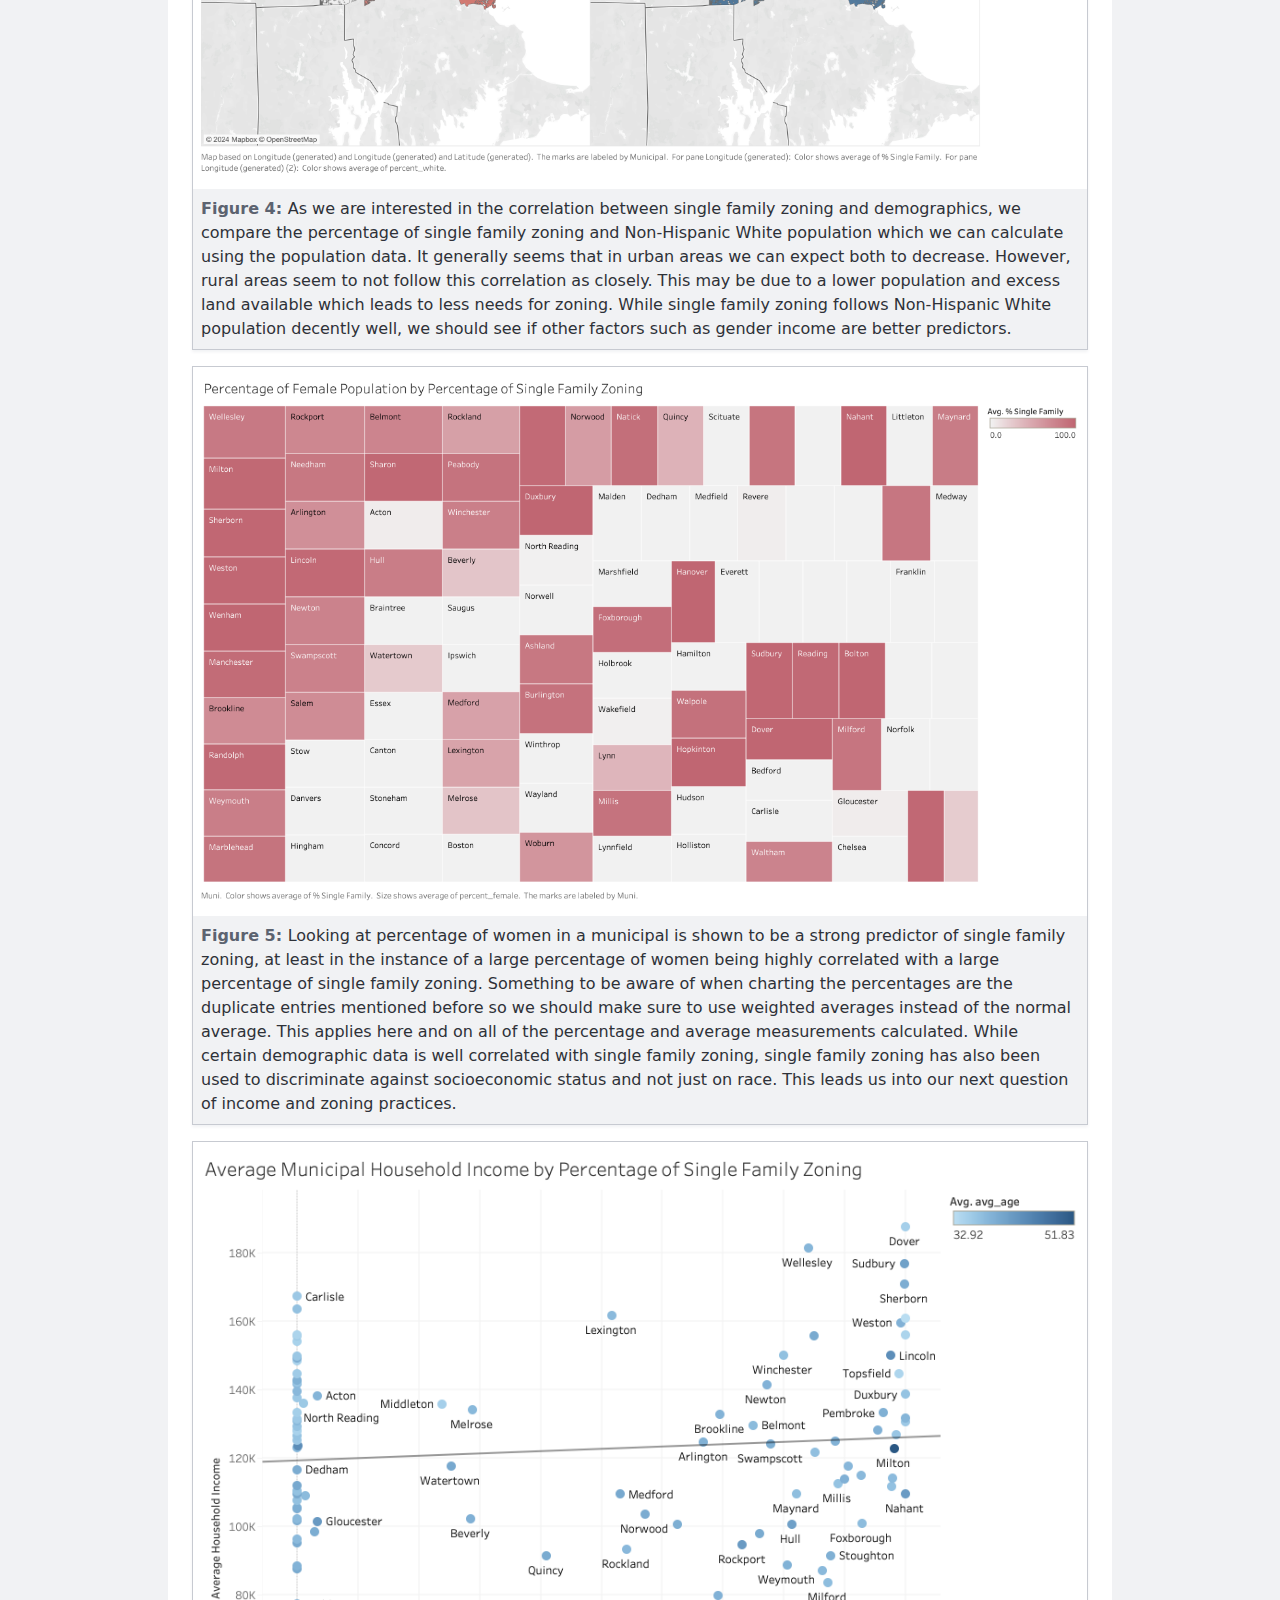
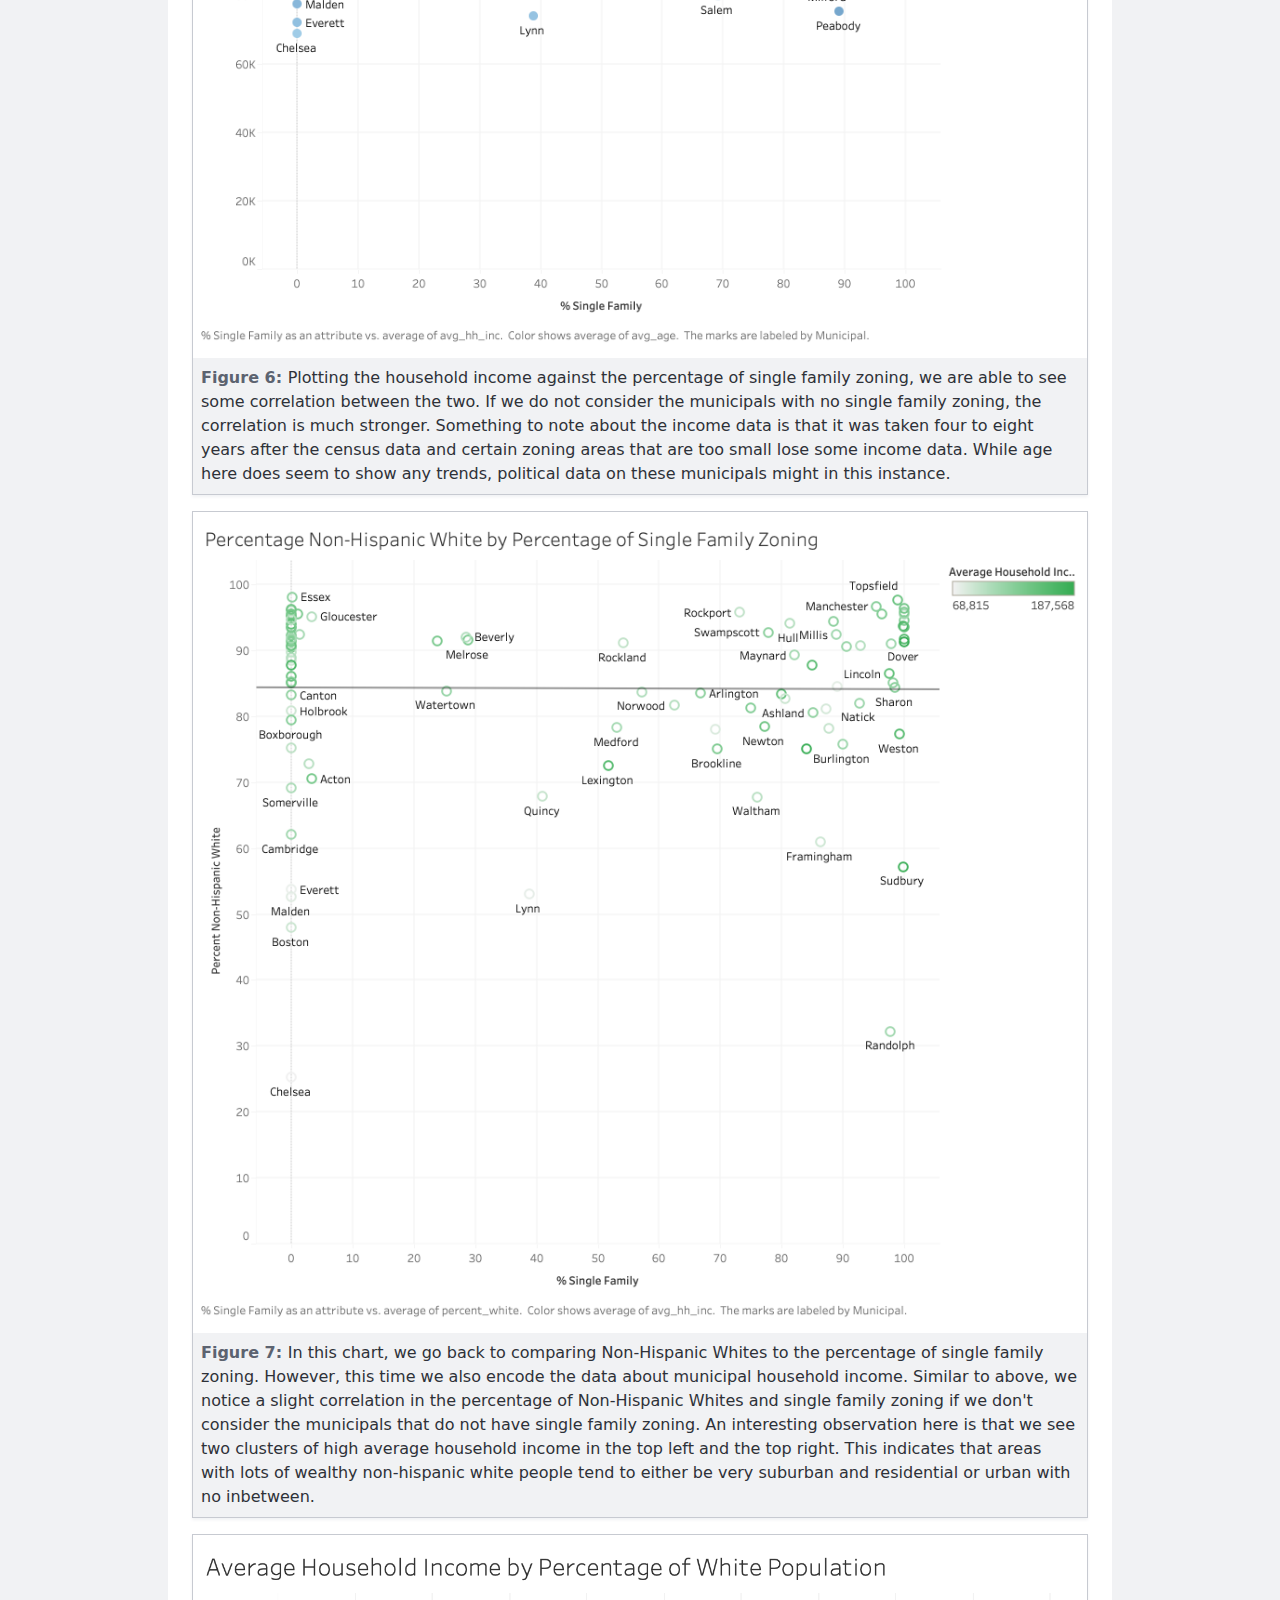
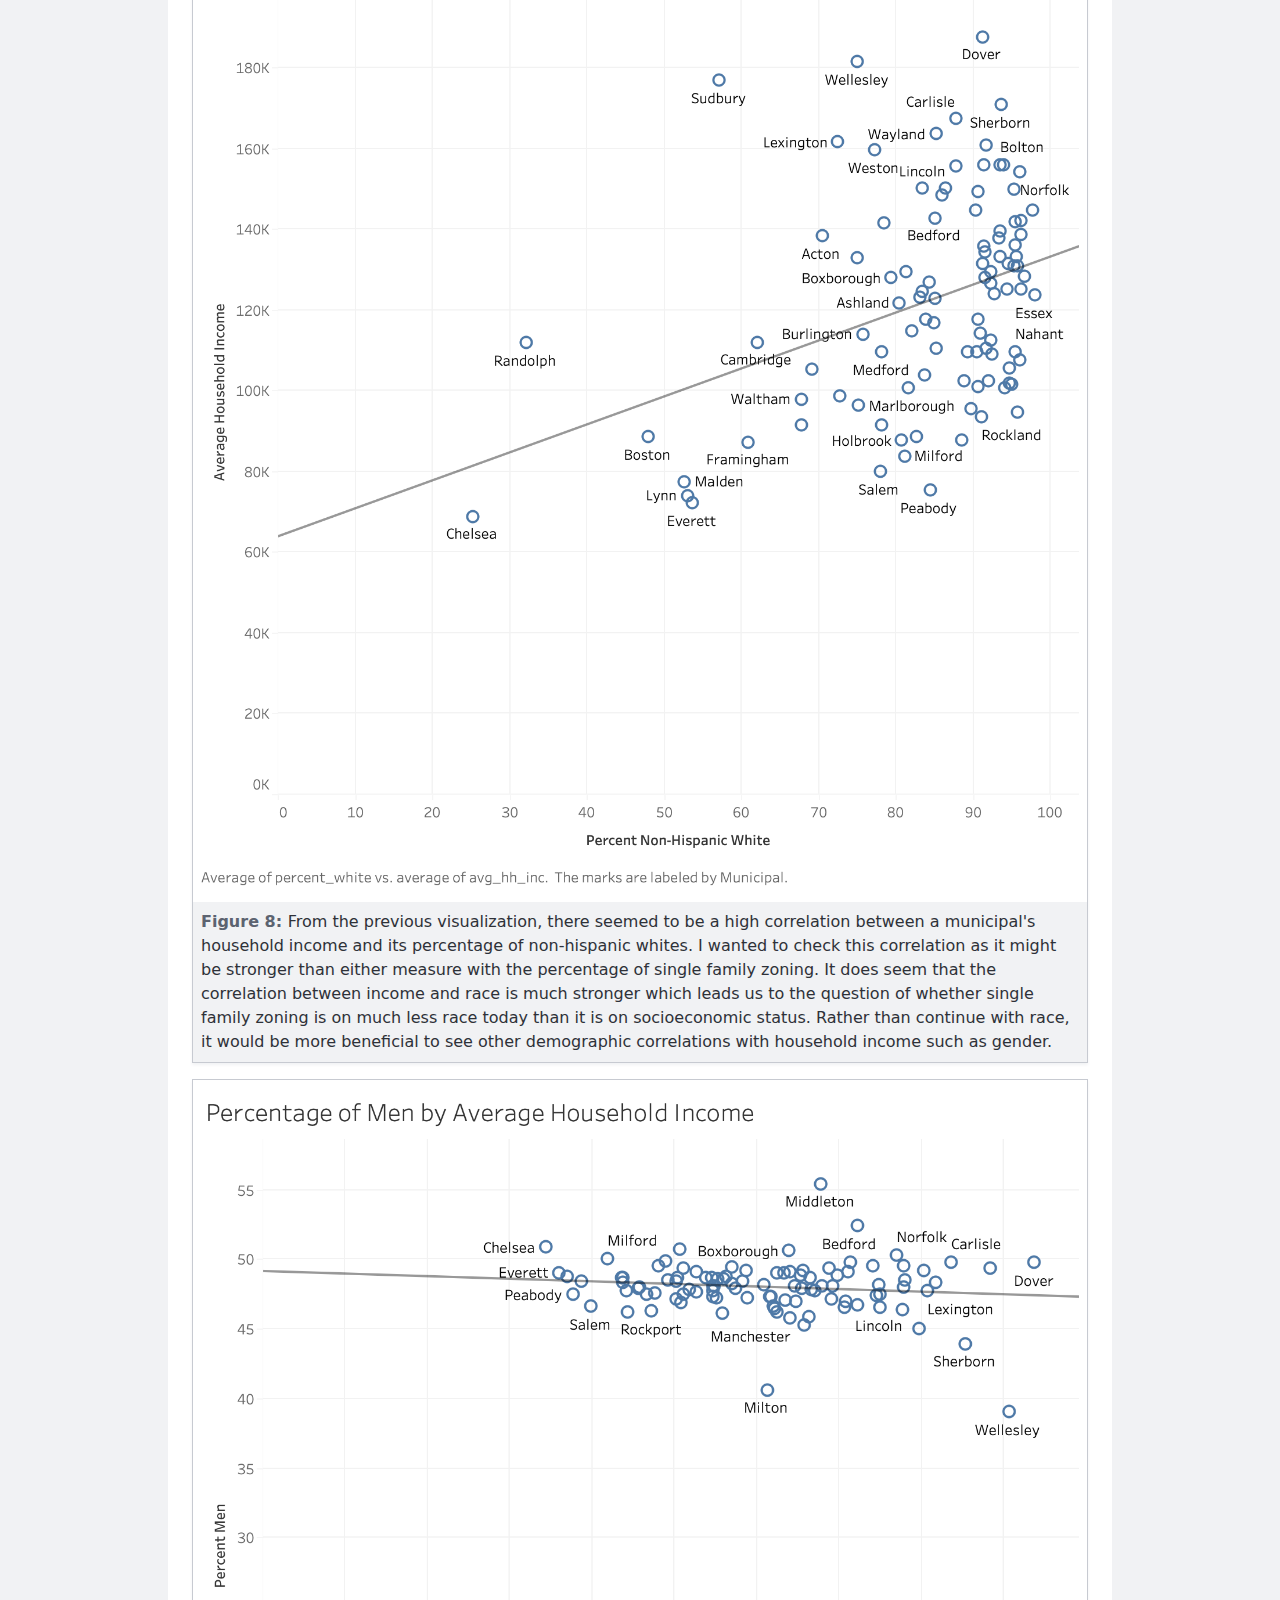
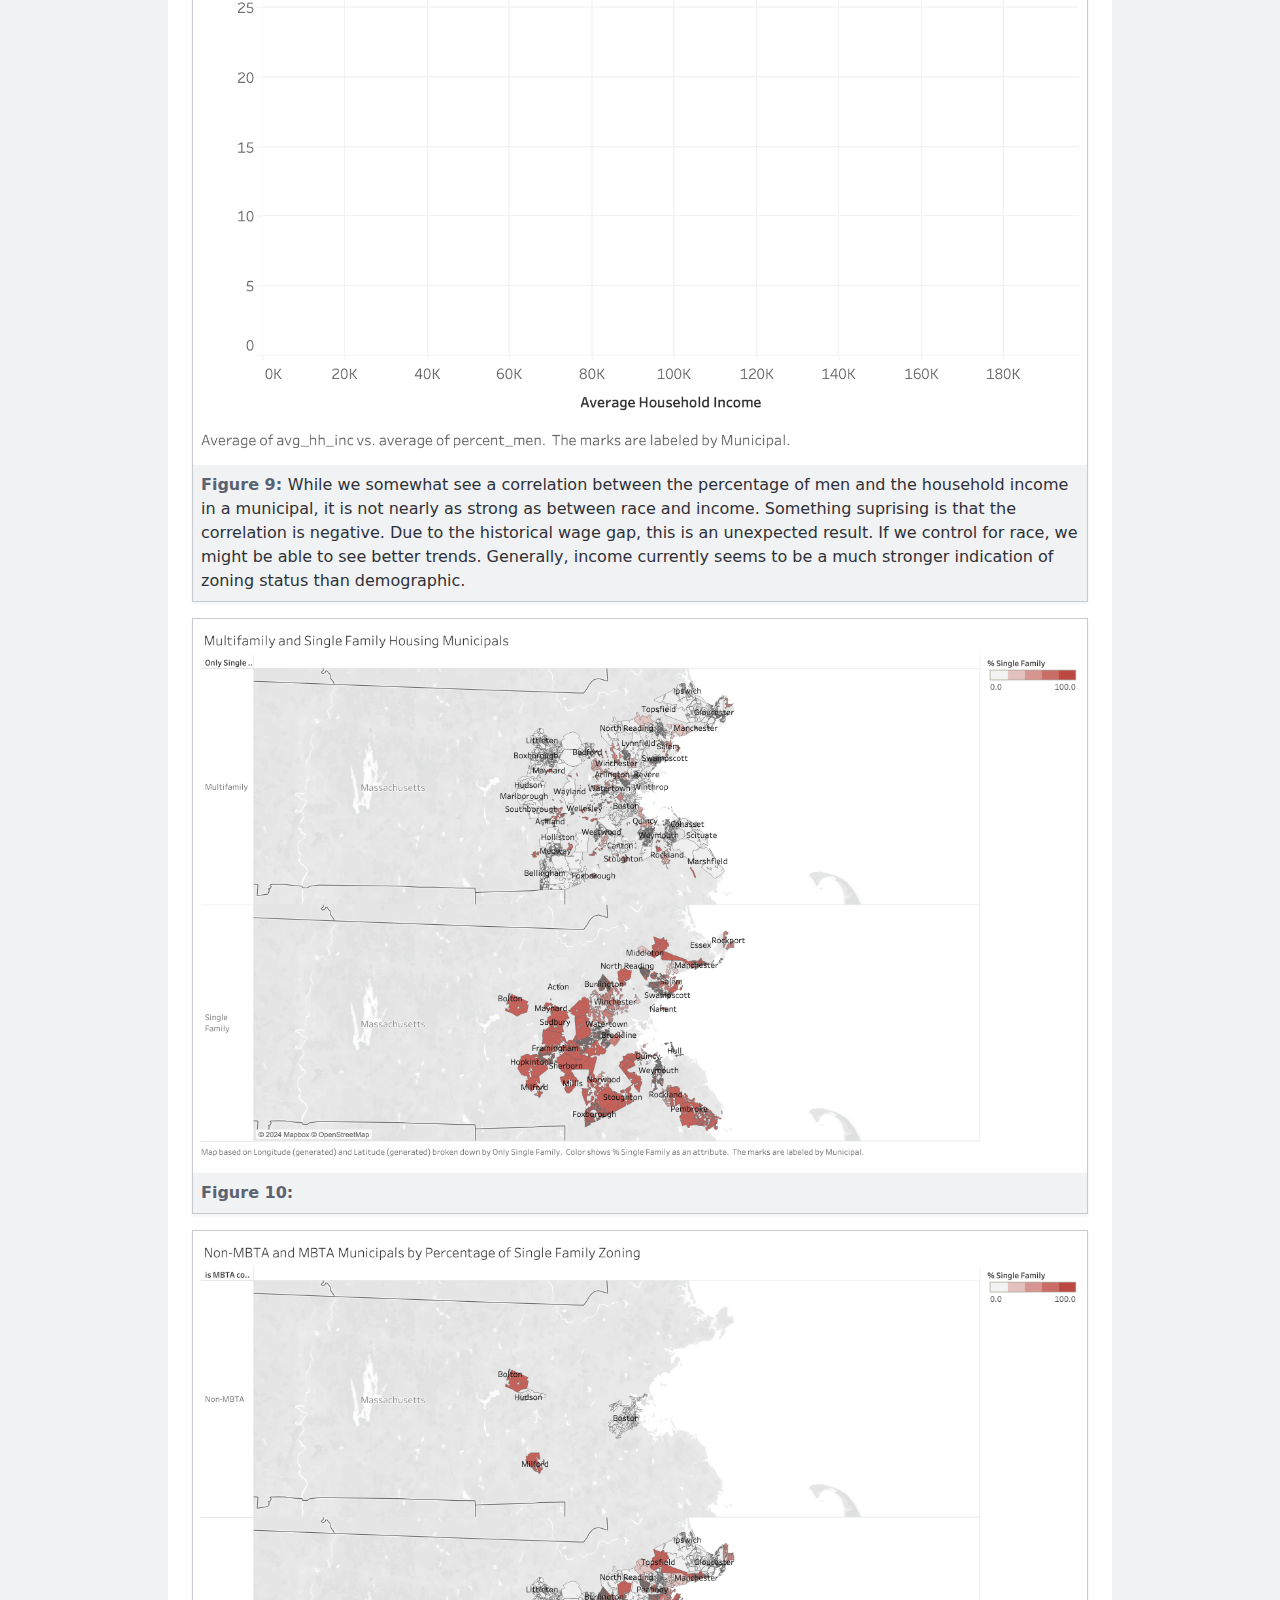
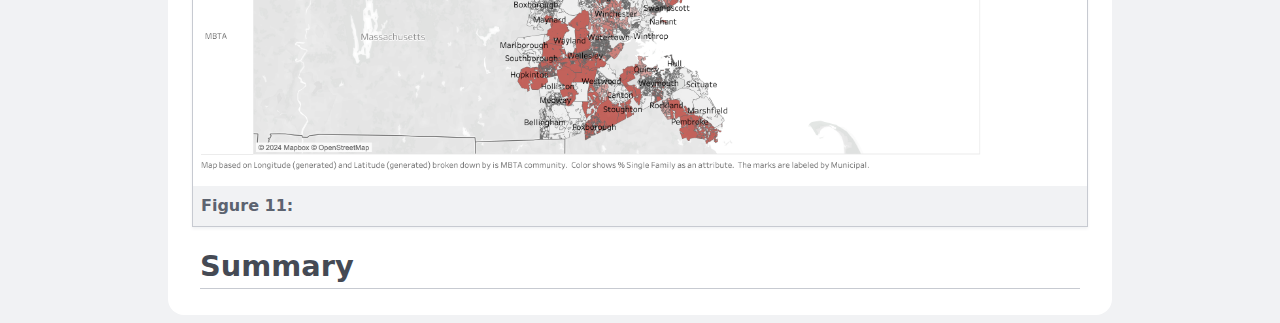
==== commit 673a22b8: "captions" ====
--- a/projects/a2.html
+++ b/projects/a2.html
@@ -198,7 +198,7 @@
             src="Vis%20&amp;%20Society%20Assignment%202_files/percent-men-hh-income.png"
             alt=""
           />
-          <figcaption></figcaption>
+          <figcaption>While we somewhat see a correlation between the percentage of men and the household income in a municipal, it is not nearly as strong as between race and income. Something suprising is that the correlation is negative. Due to the historical wage gap, this is an unexpected result. If we control for race, we might be able to see better trends. Generally, income currently seems to be a much stronger indication of zoning status than demographic.</figcaption>
         </figure>
 
         <figure>
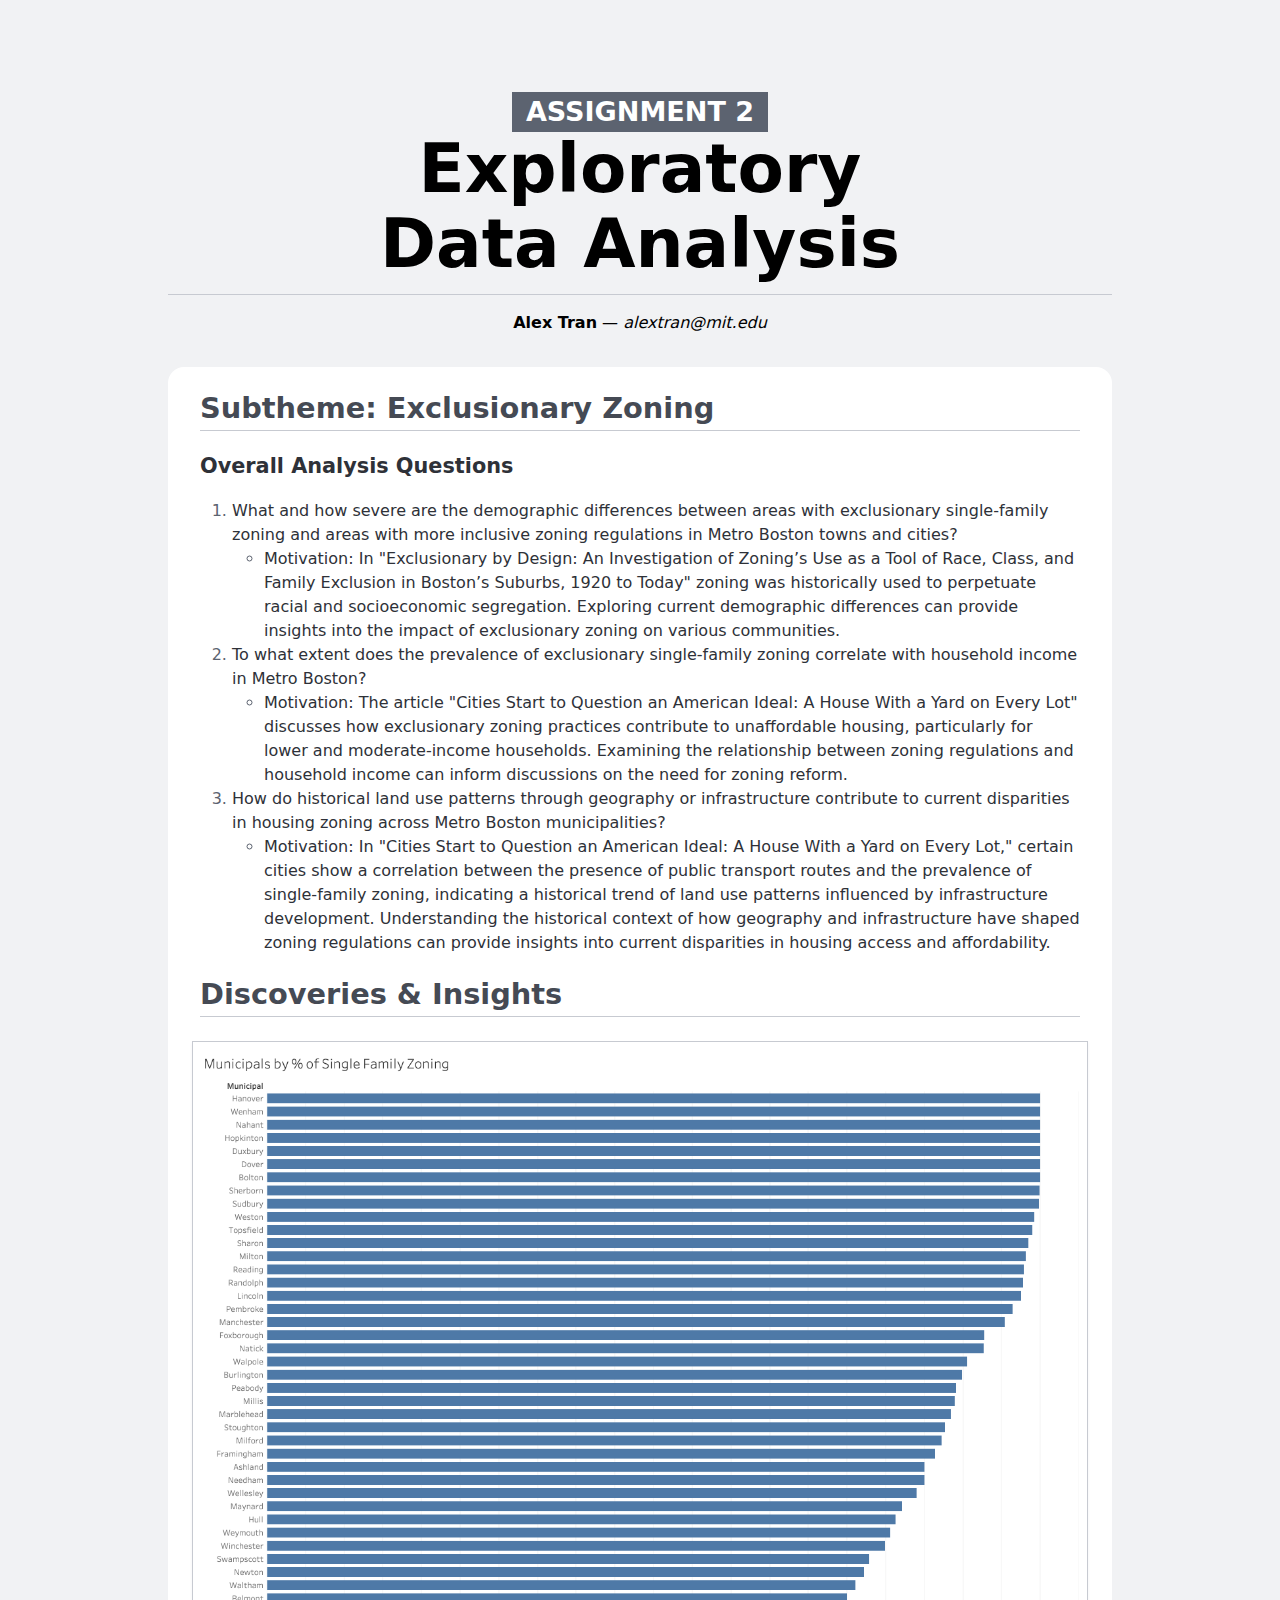
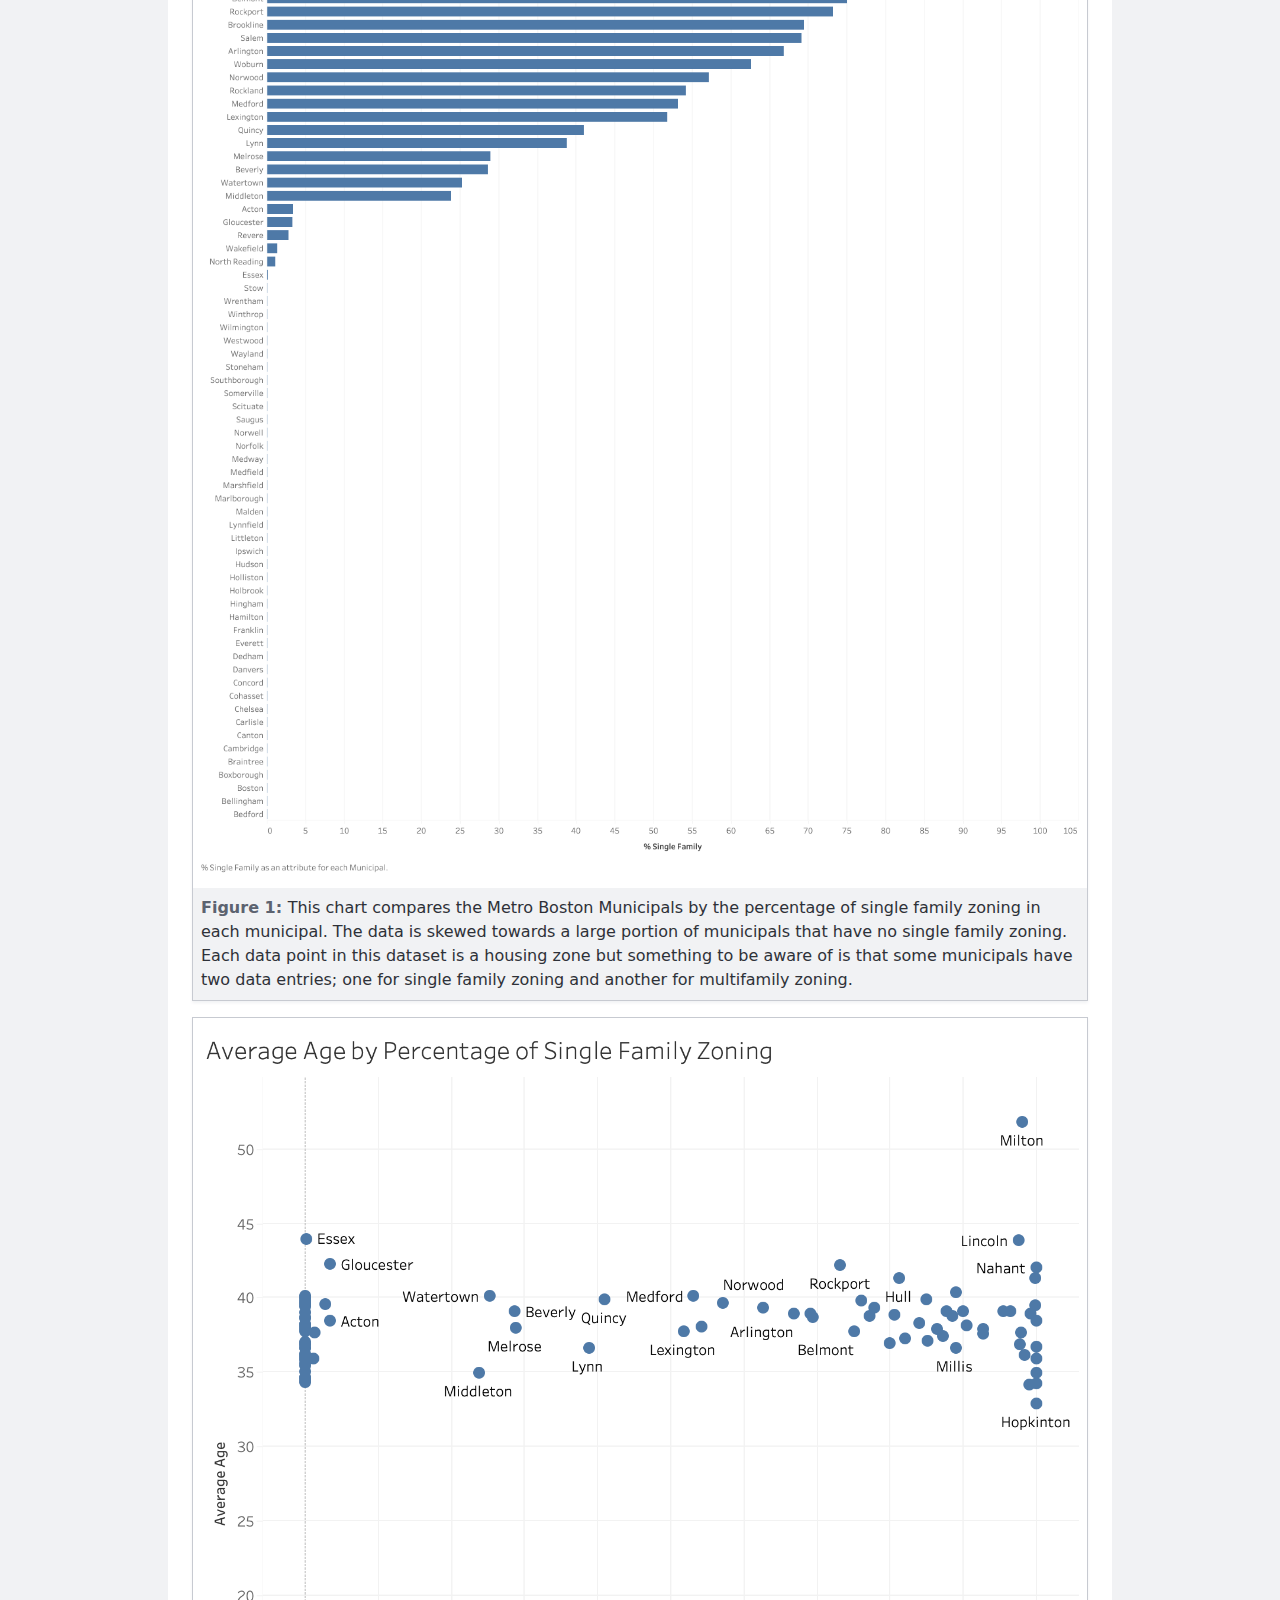
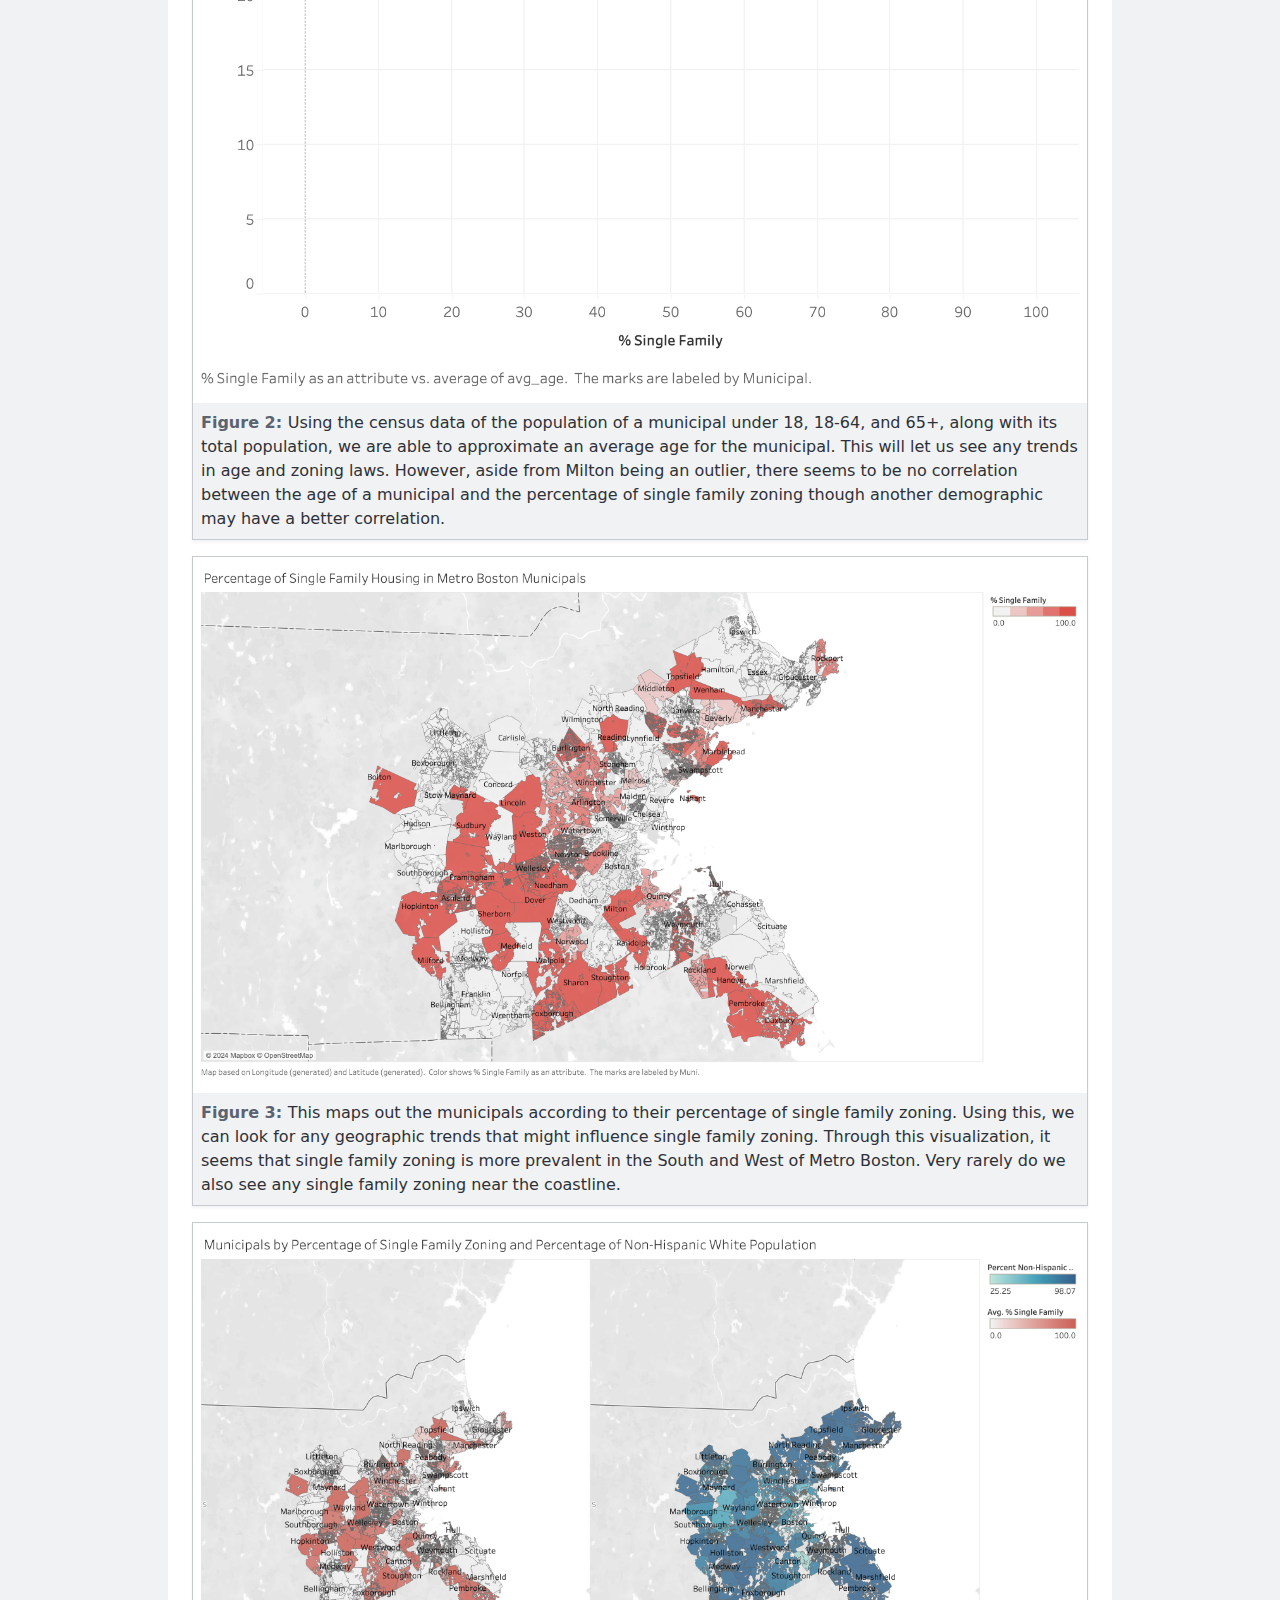
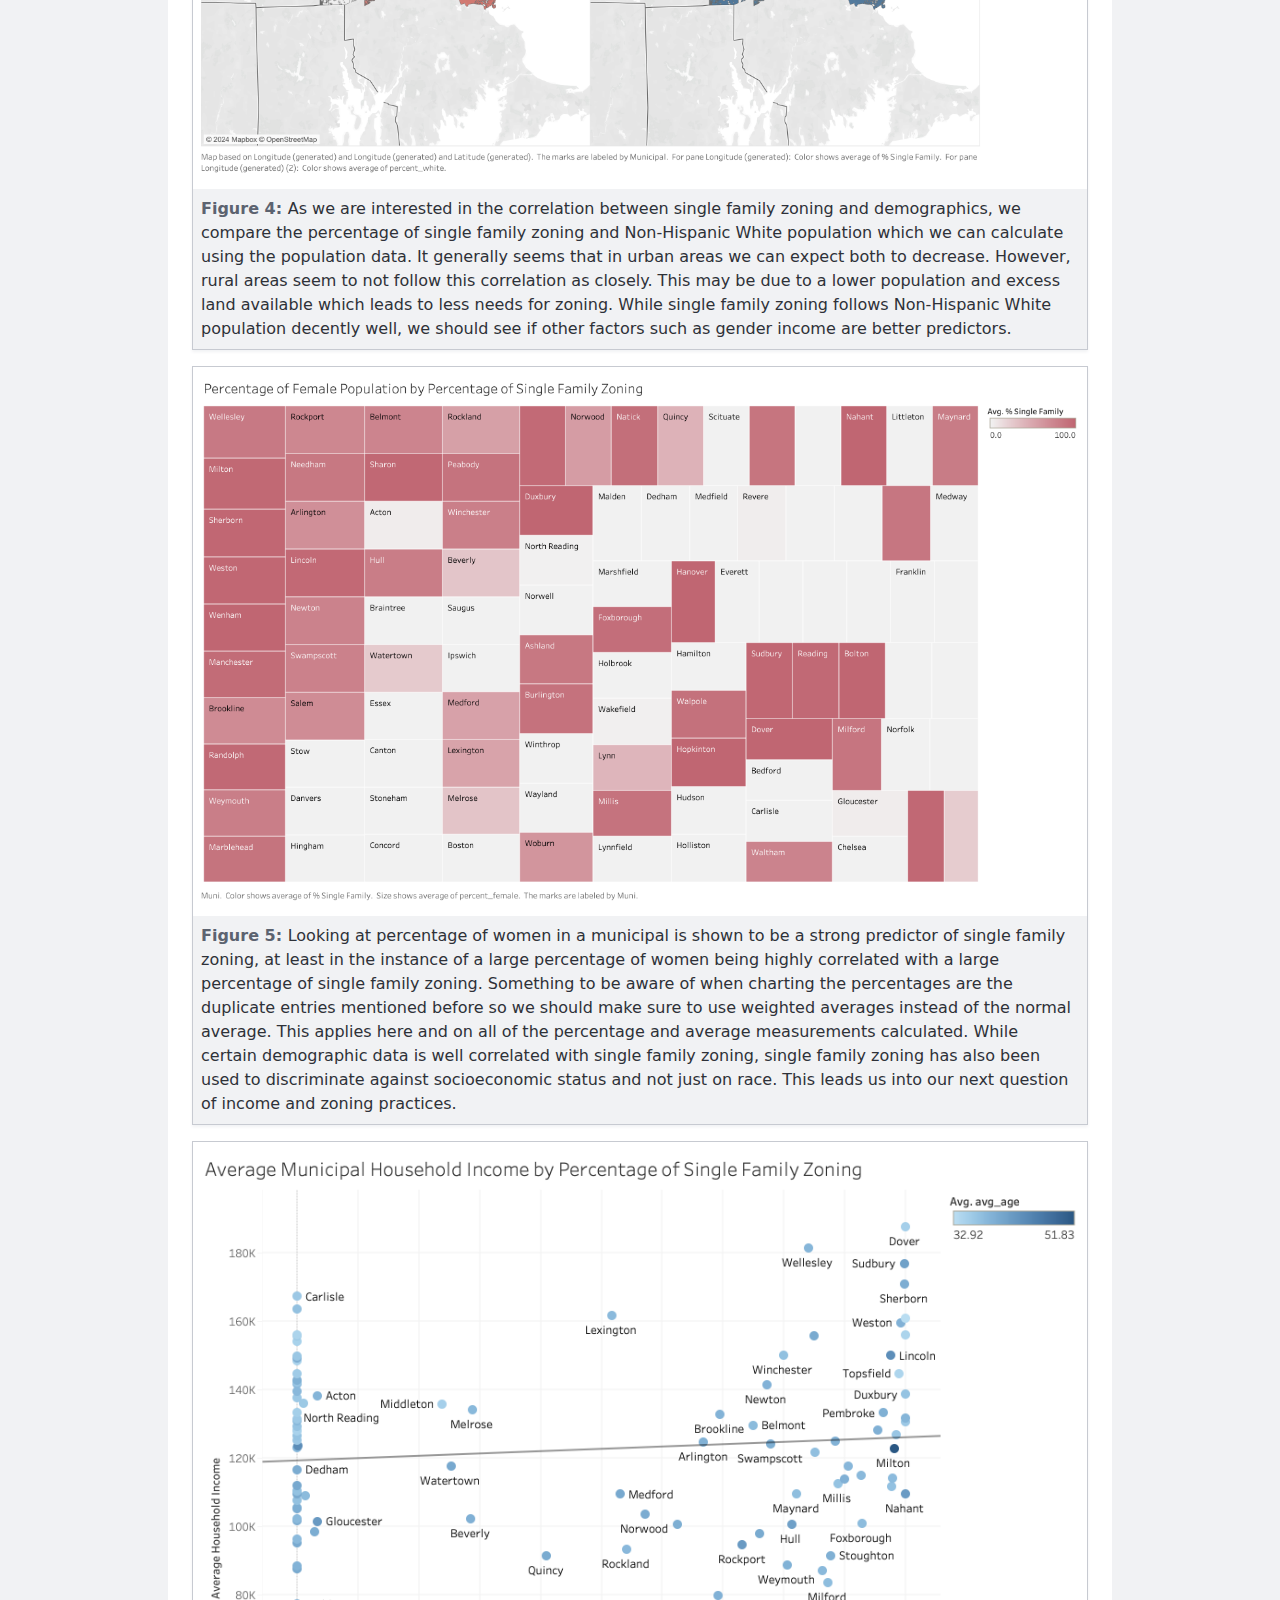
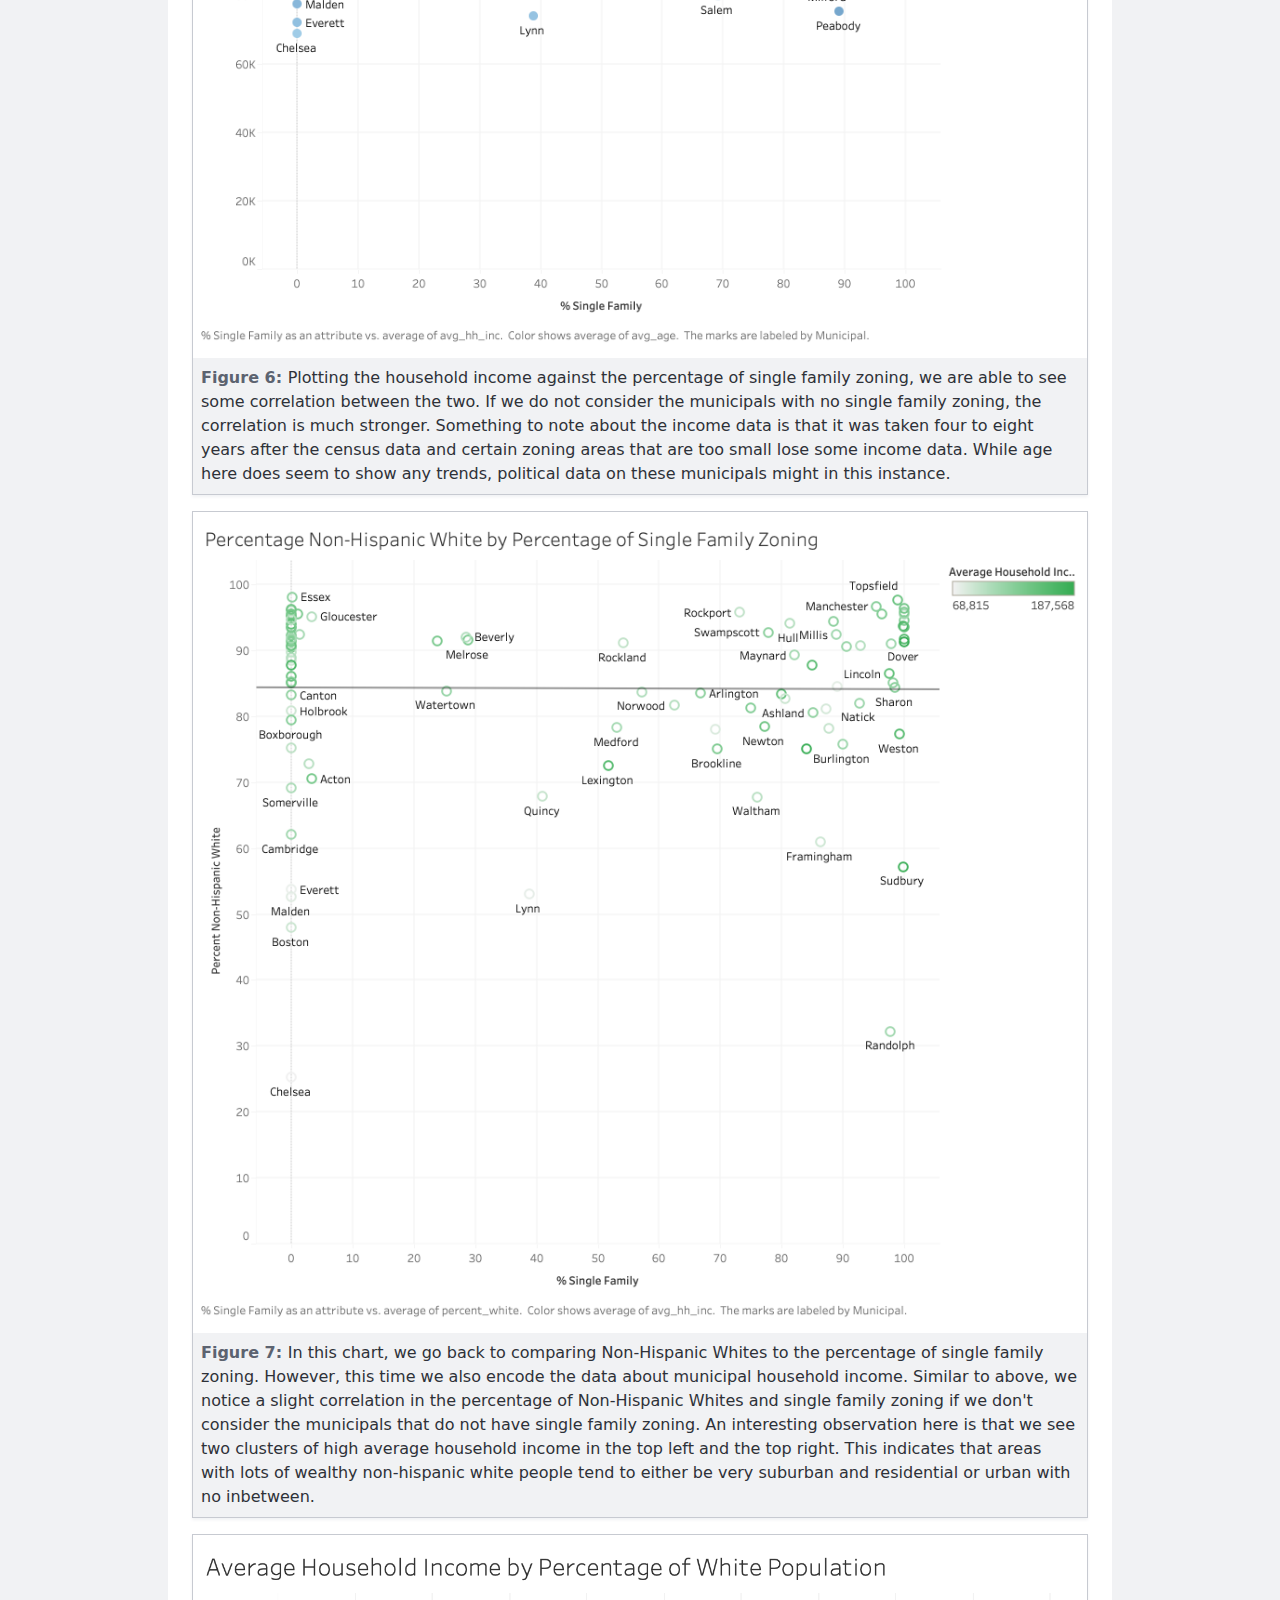
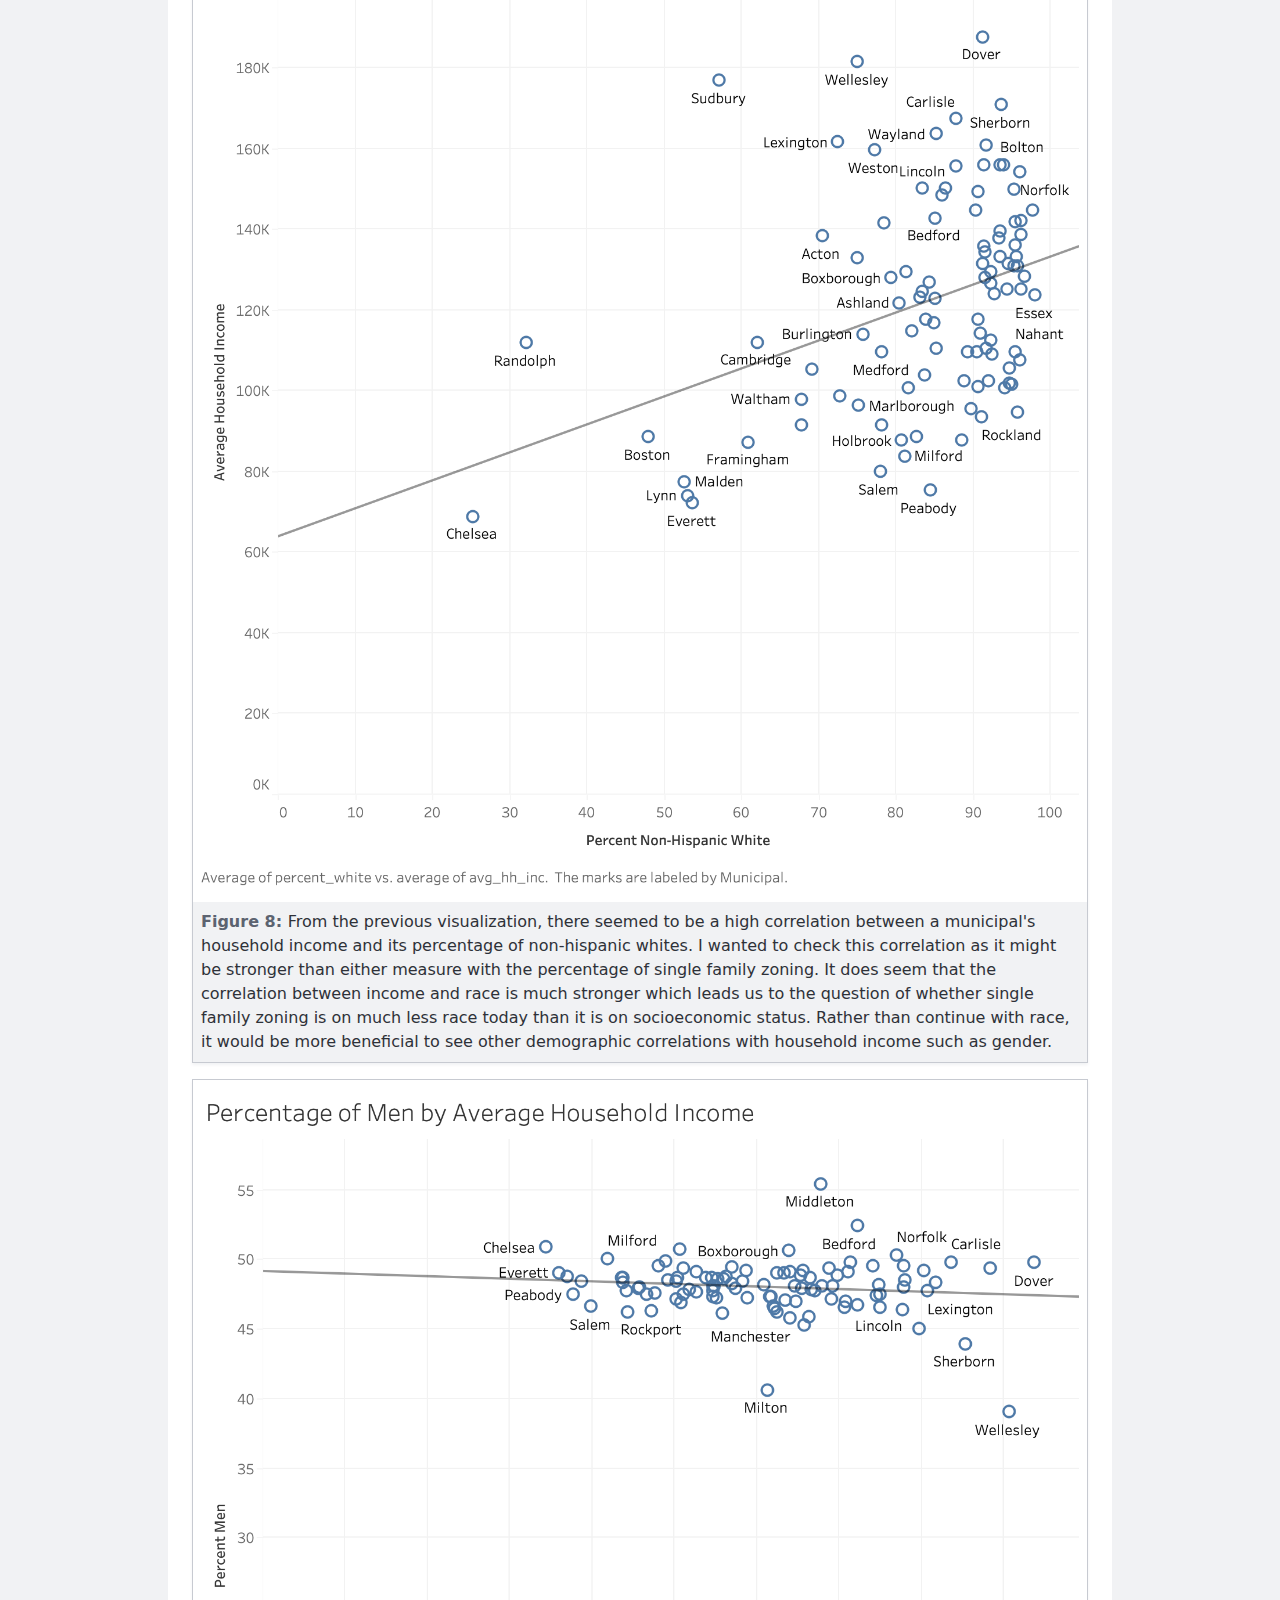
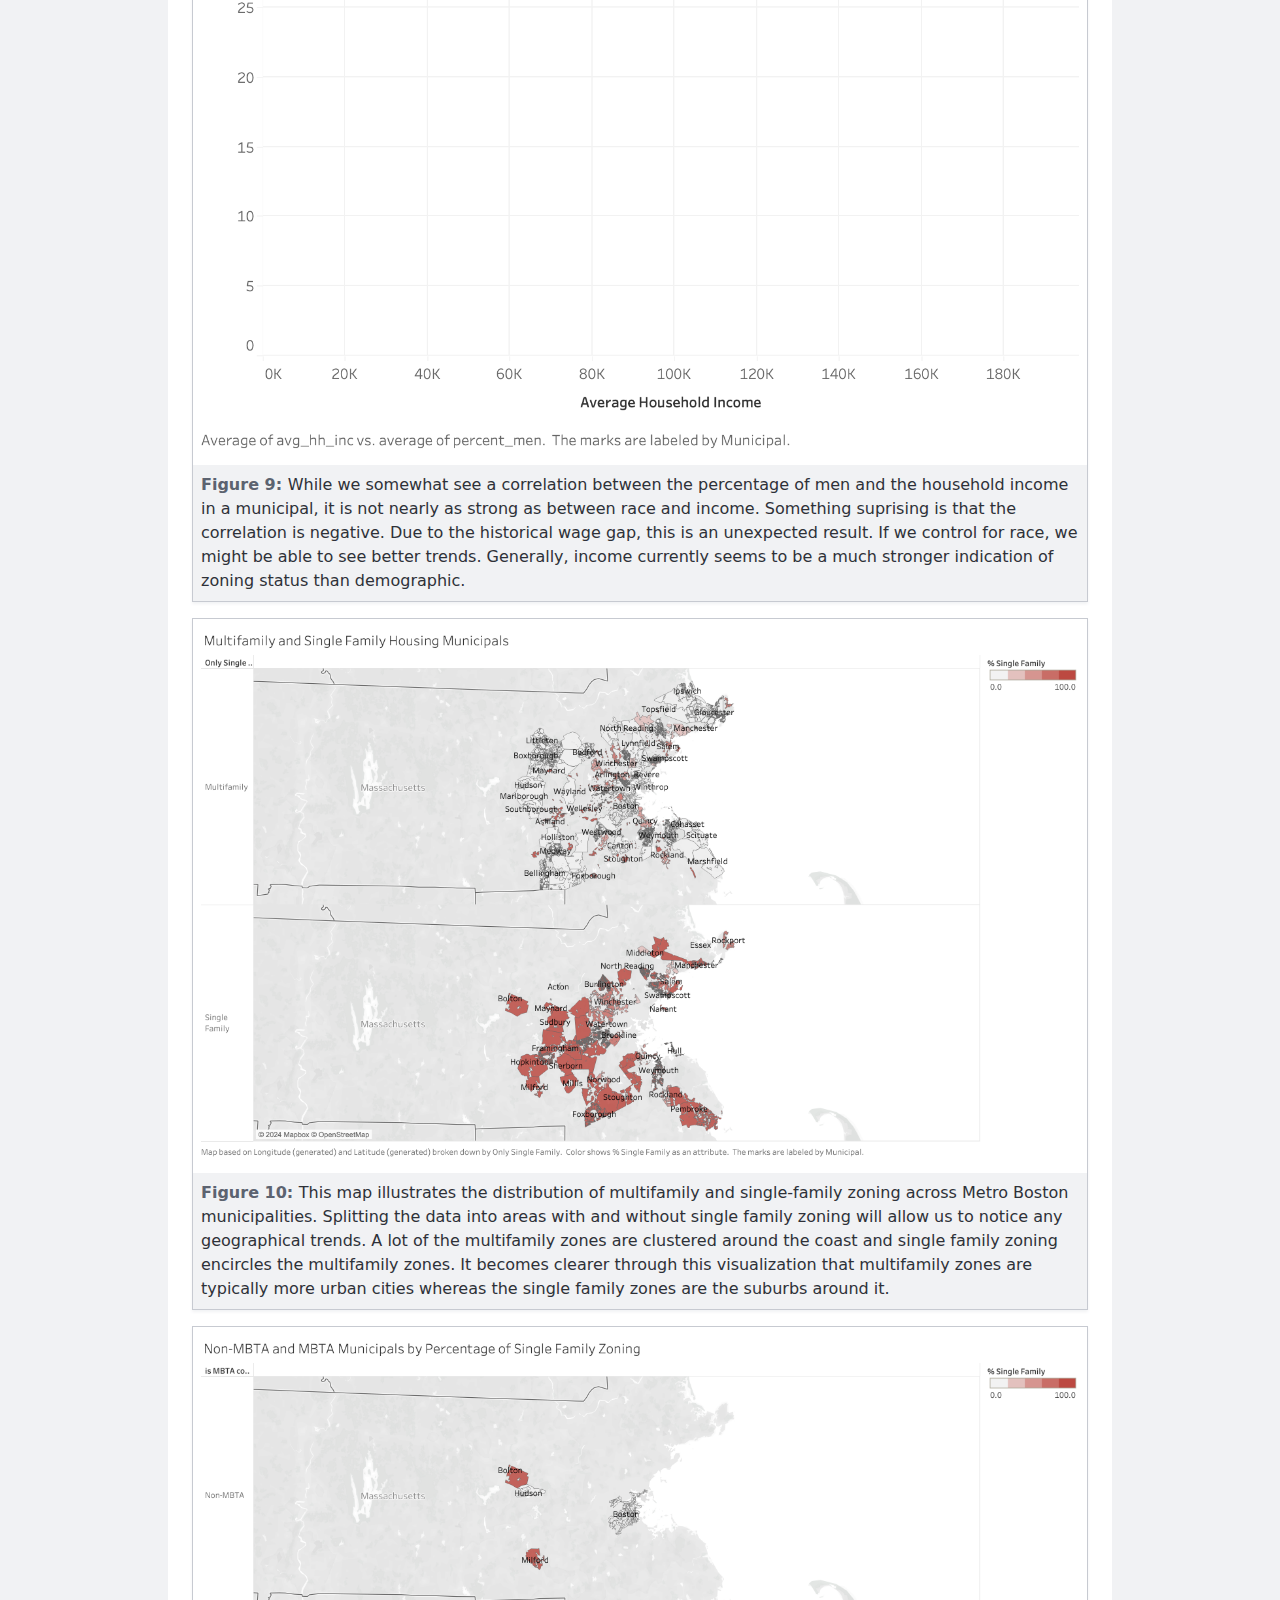
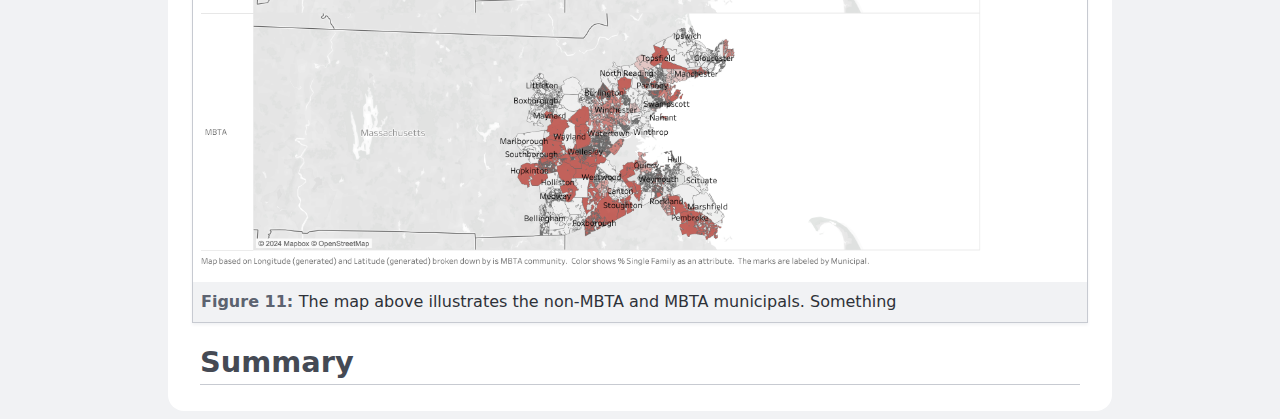
==== commit e2add5f5: "captions" ====
--- a/projects/a2.html
+++ b/projects/a2.html
@@ -206,7 +206,7 @@
             src="Vis%20&amp;%20Society%20Assignment%202_files/multi-single-zoning.png"
             alt=""
           />
-          <figcaption></figcaption>
+          <figcaption>This map illustrates the distribution of multifamily and single-family zoning across Metro Boston municipalities. Splitting the data into areas with and without single family zoning will allow us to notice any geographical trends. A lot of the multifamily zones are clustered around the coast and single family zoning encircles the multifamily zones. It becomes clearer through this visualization that multifamily zones are typically more urban cities whereas the single family zones are the suburbs around it.</figcaption>
         </figure>
 
         <figure>
@@ -214,7 +214,7 @@
             src="Vis%20&amp;%20Society%20Assignment%202_files/percent-mbta-zoning.png"
             alt=""
           />
-          <figcaption></figcaption>
+          <figcaption>The map above illustrates the non-MBTA and MBTA municipals. Something</figcaption>
         </figure>
       </section>
 
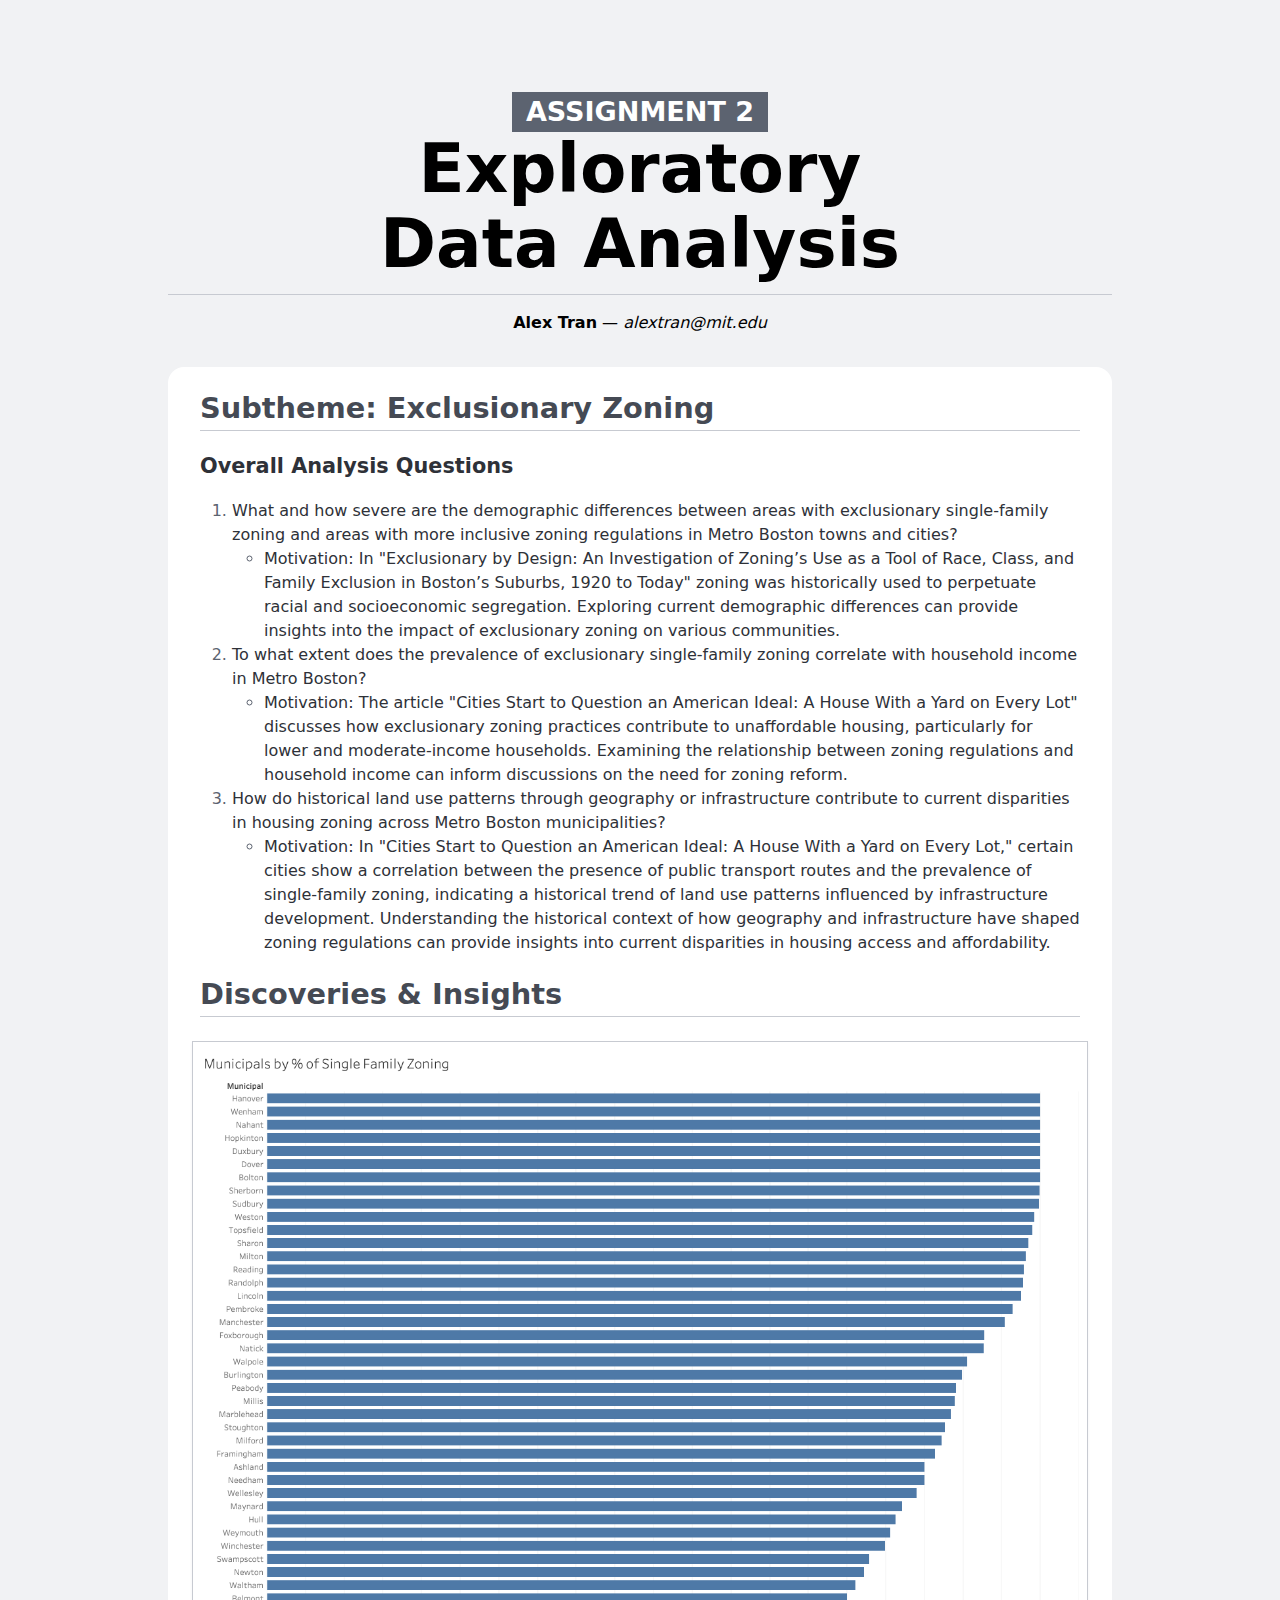
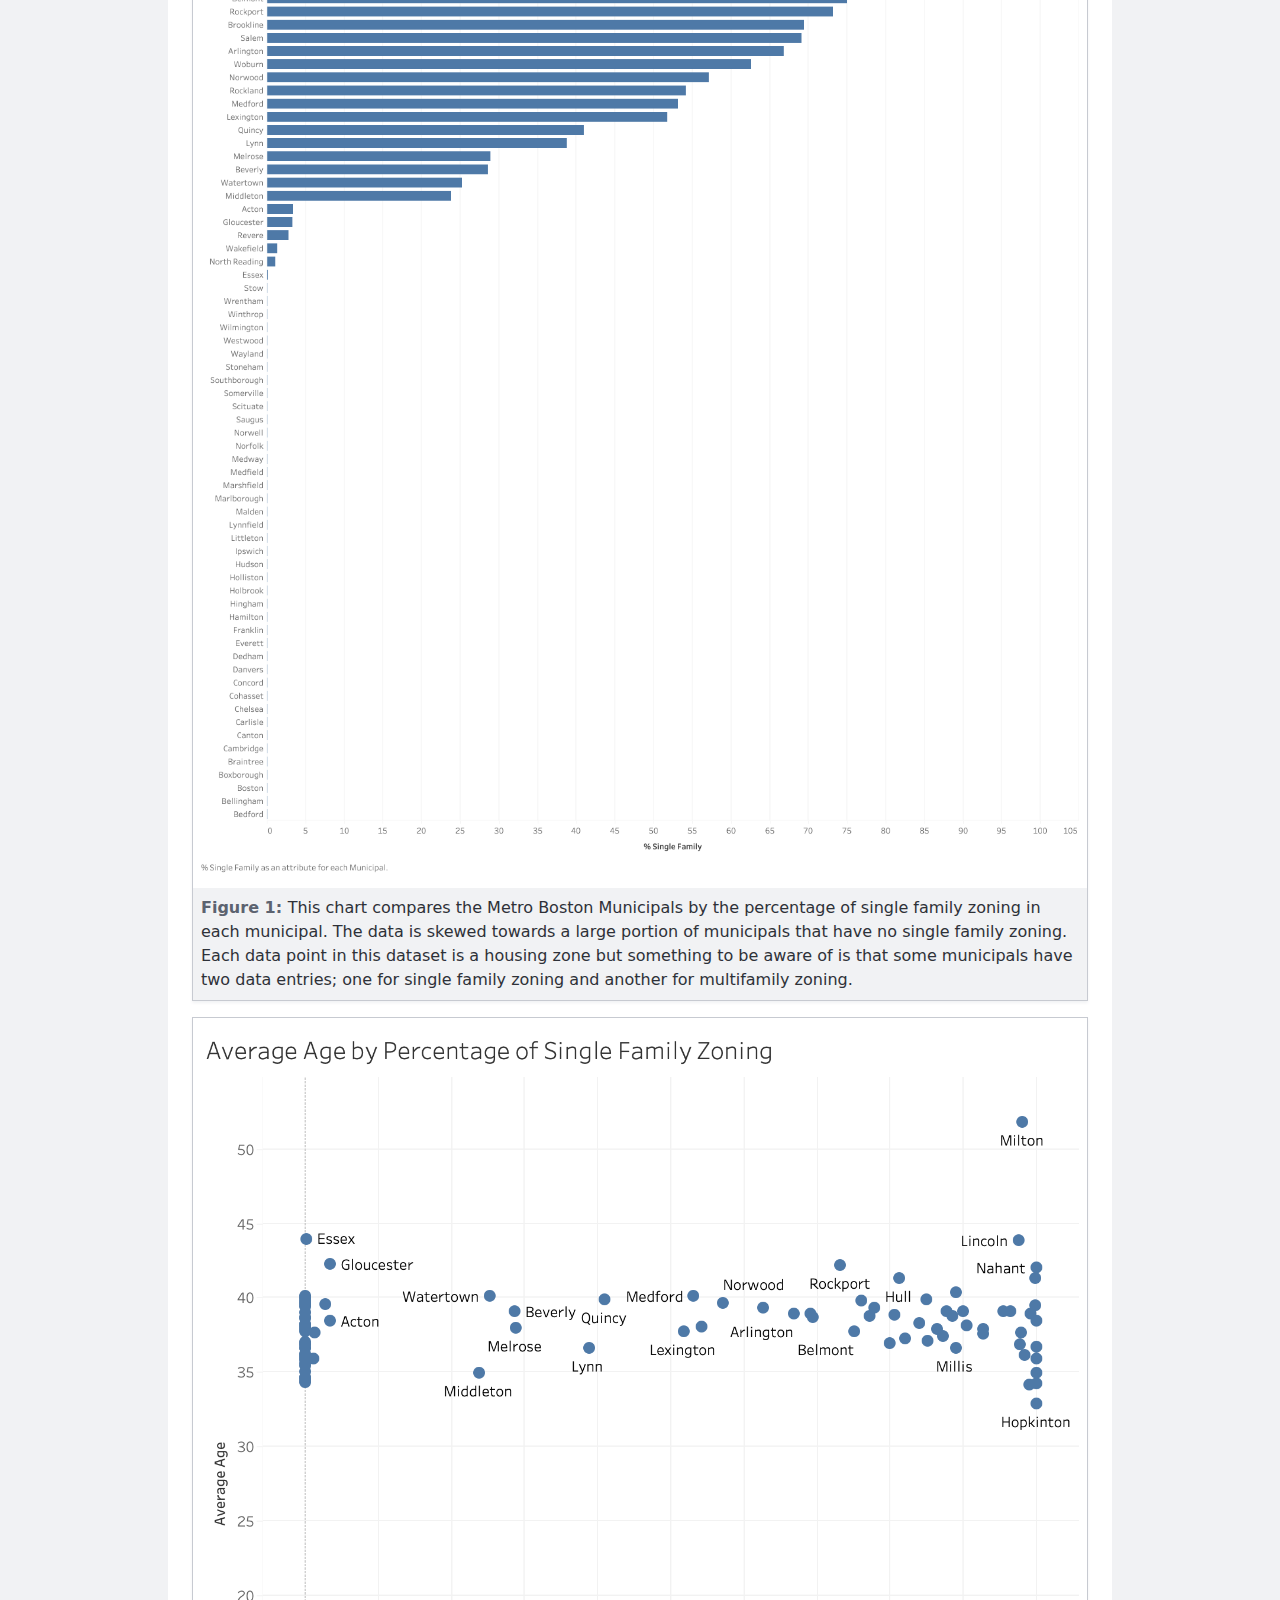
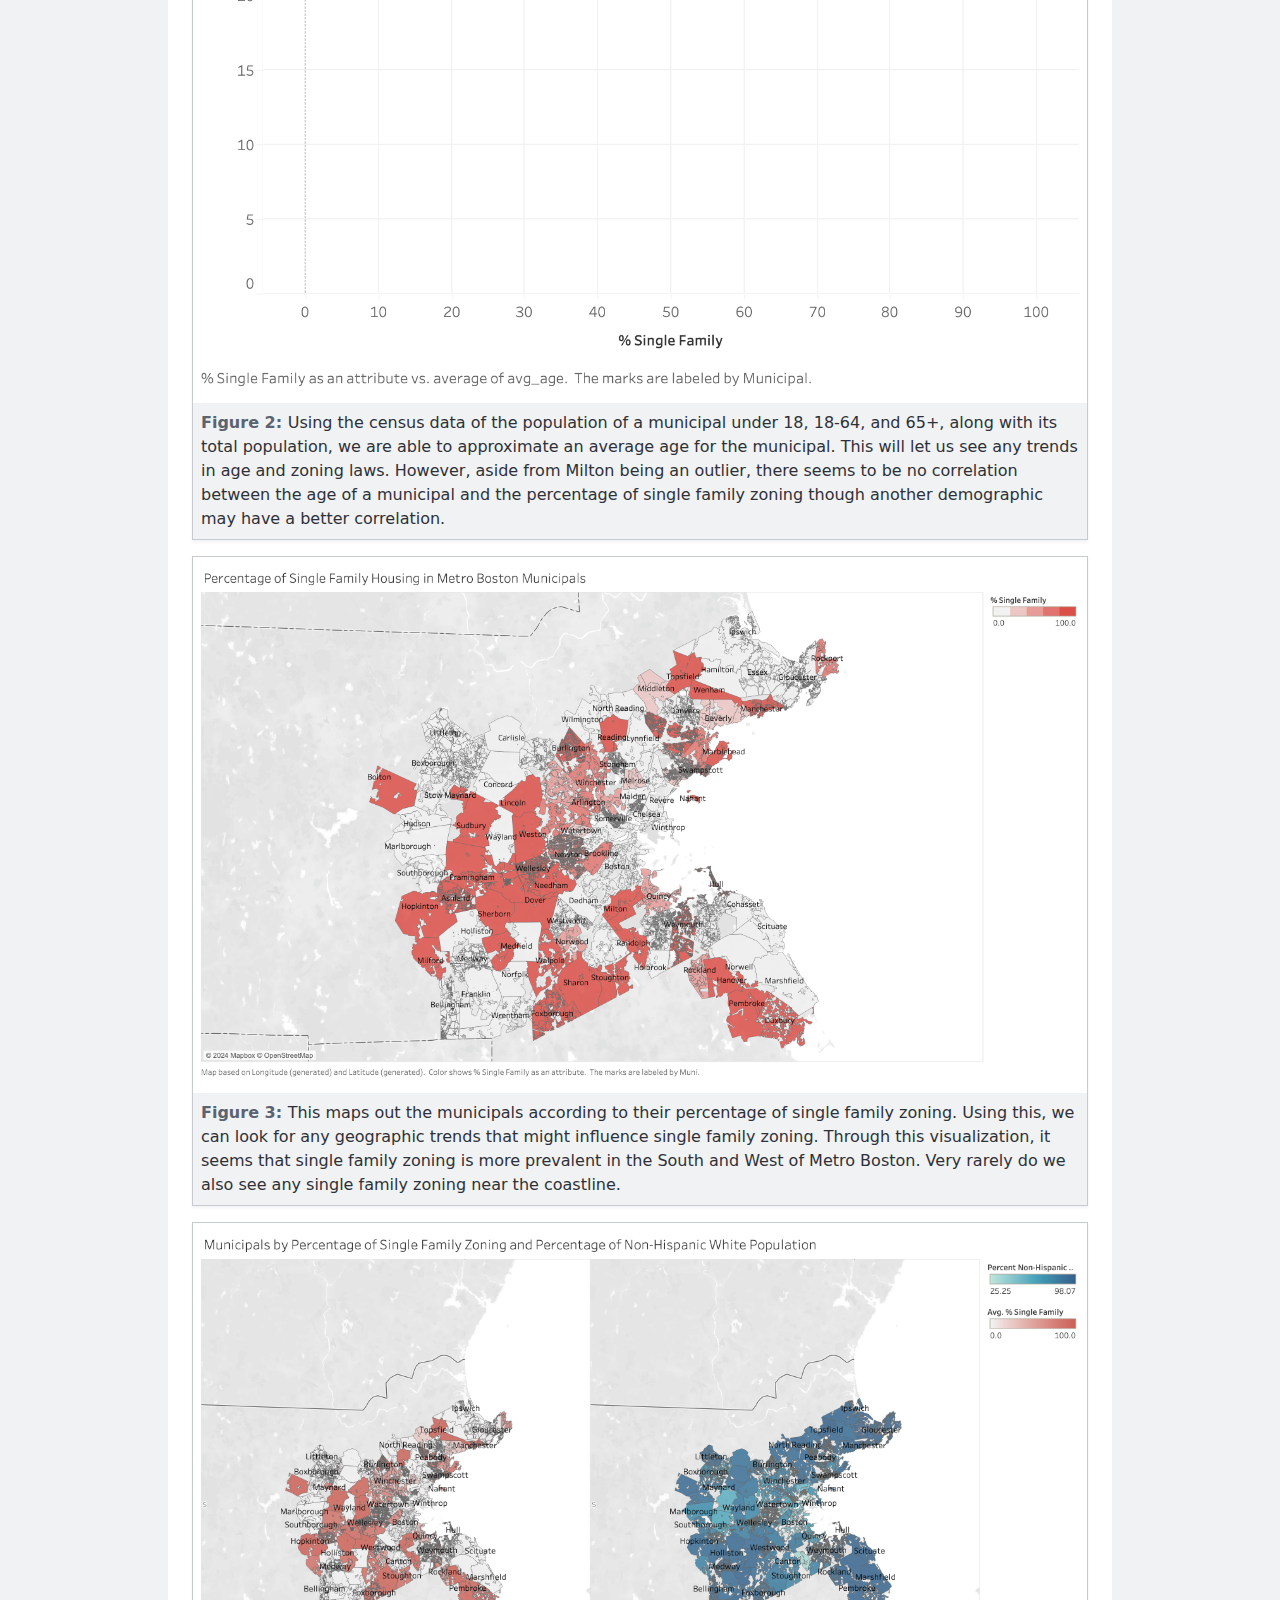
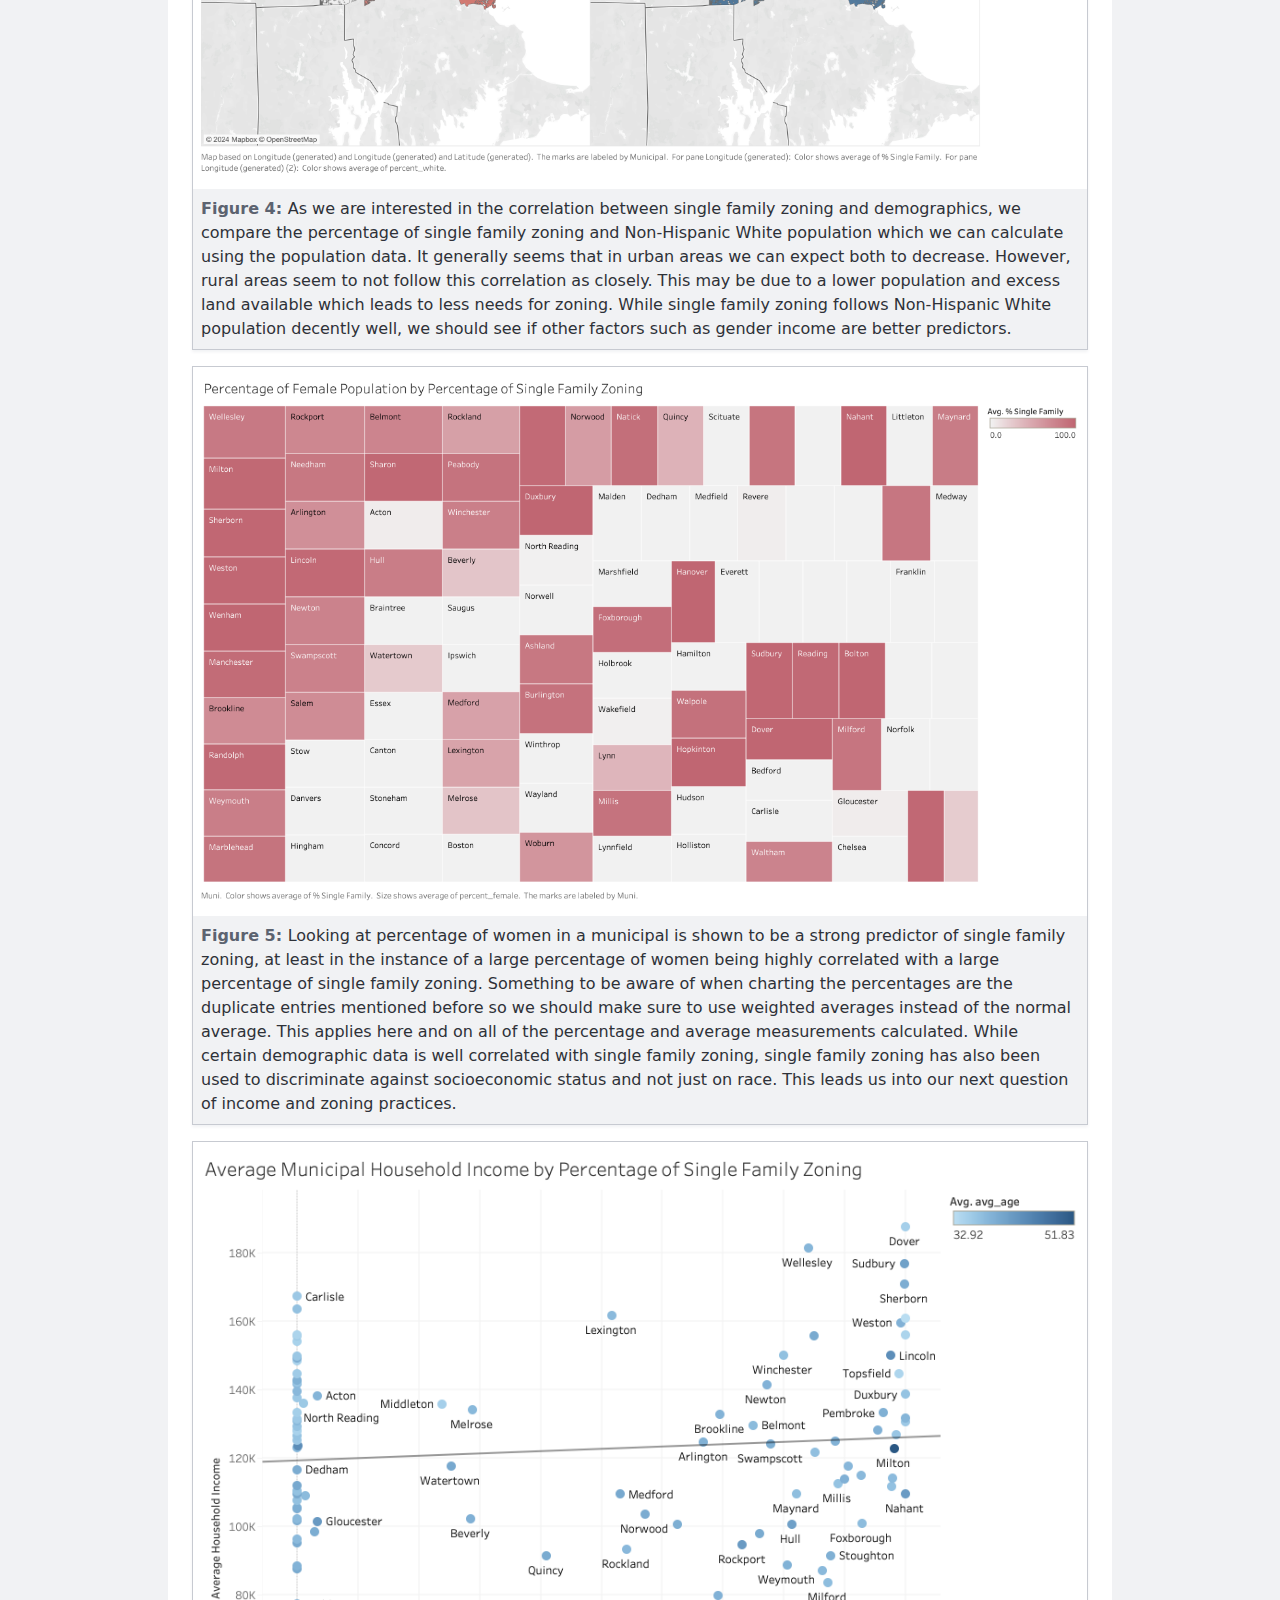
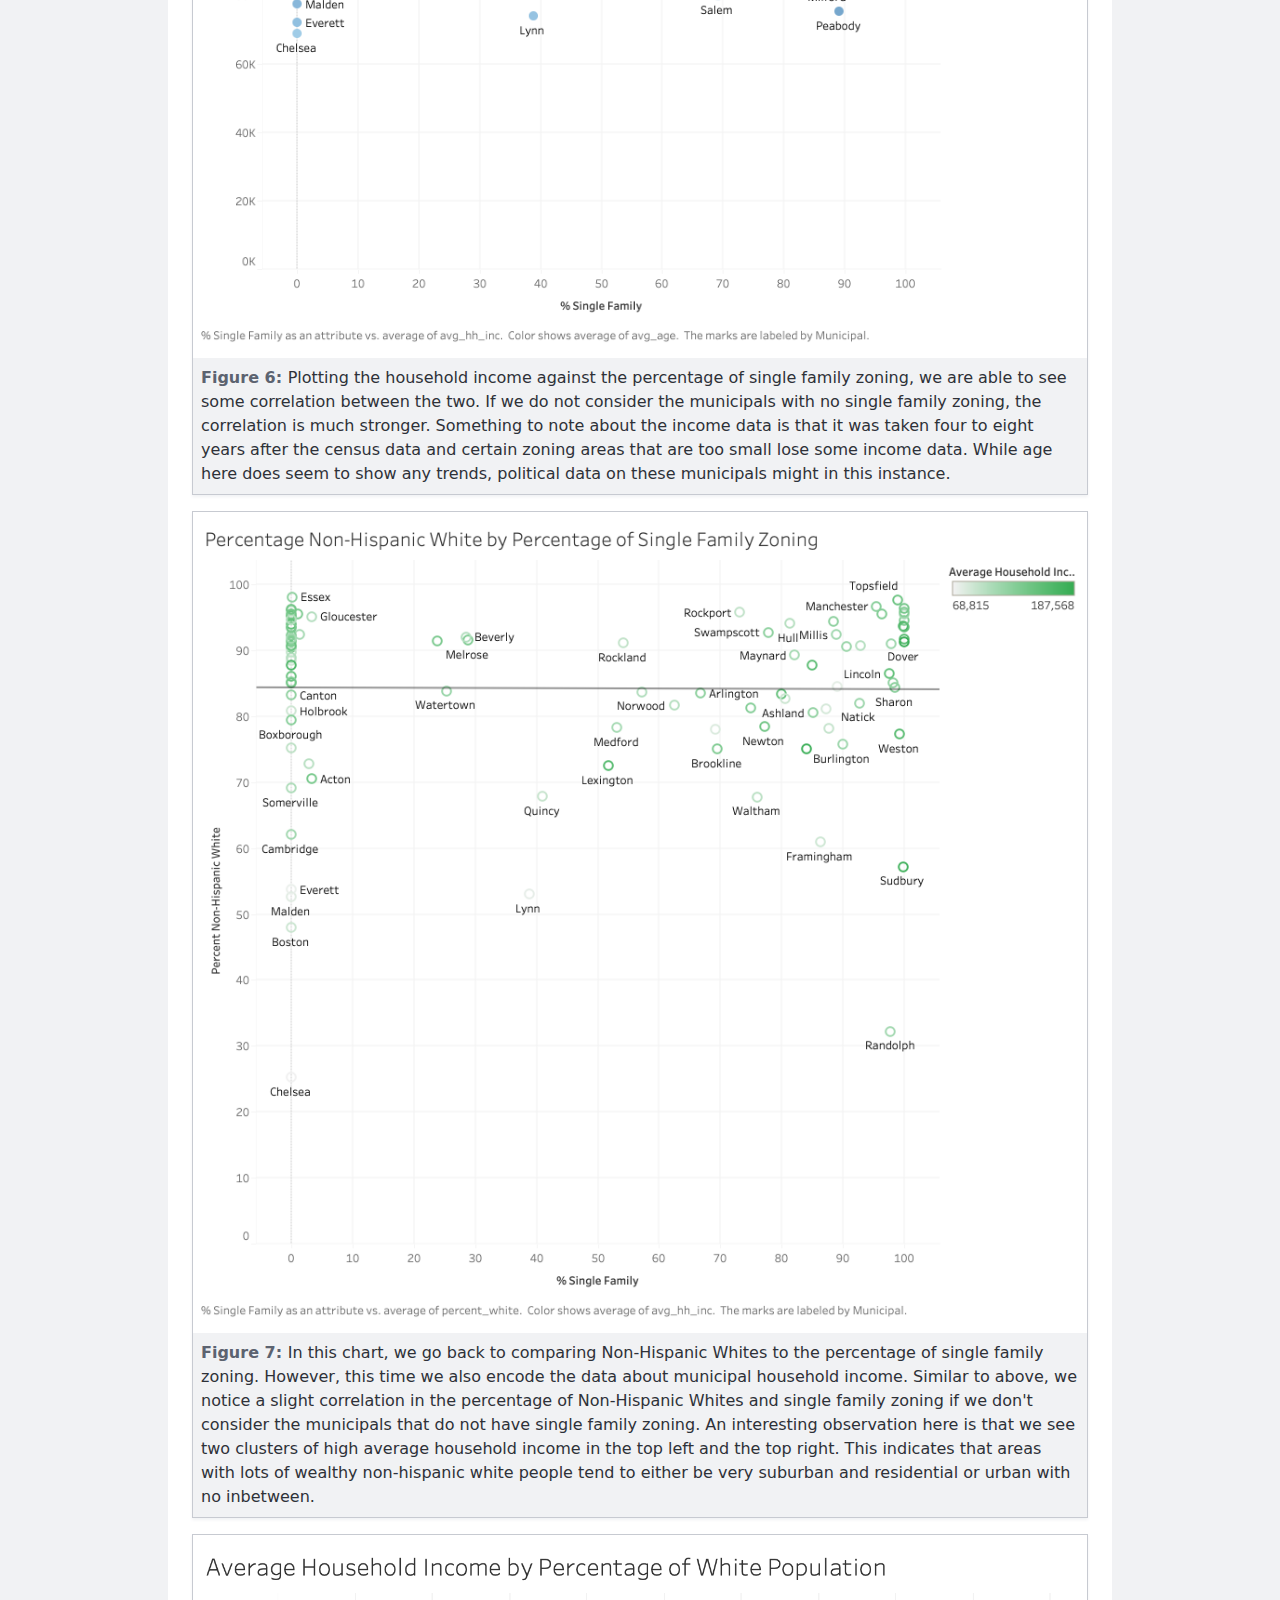
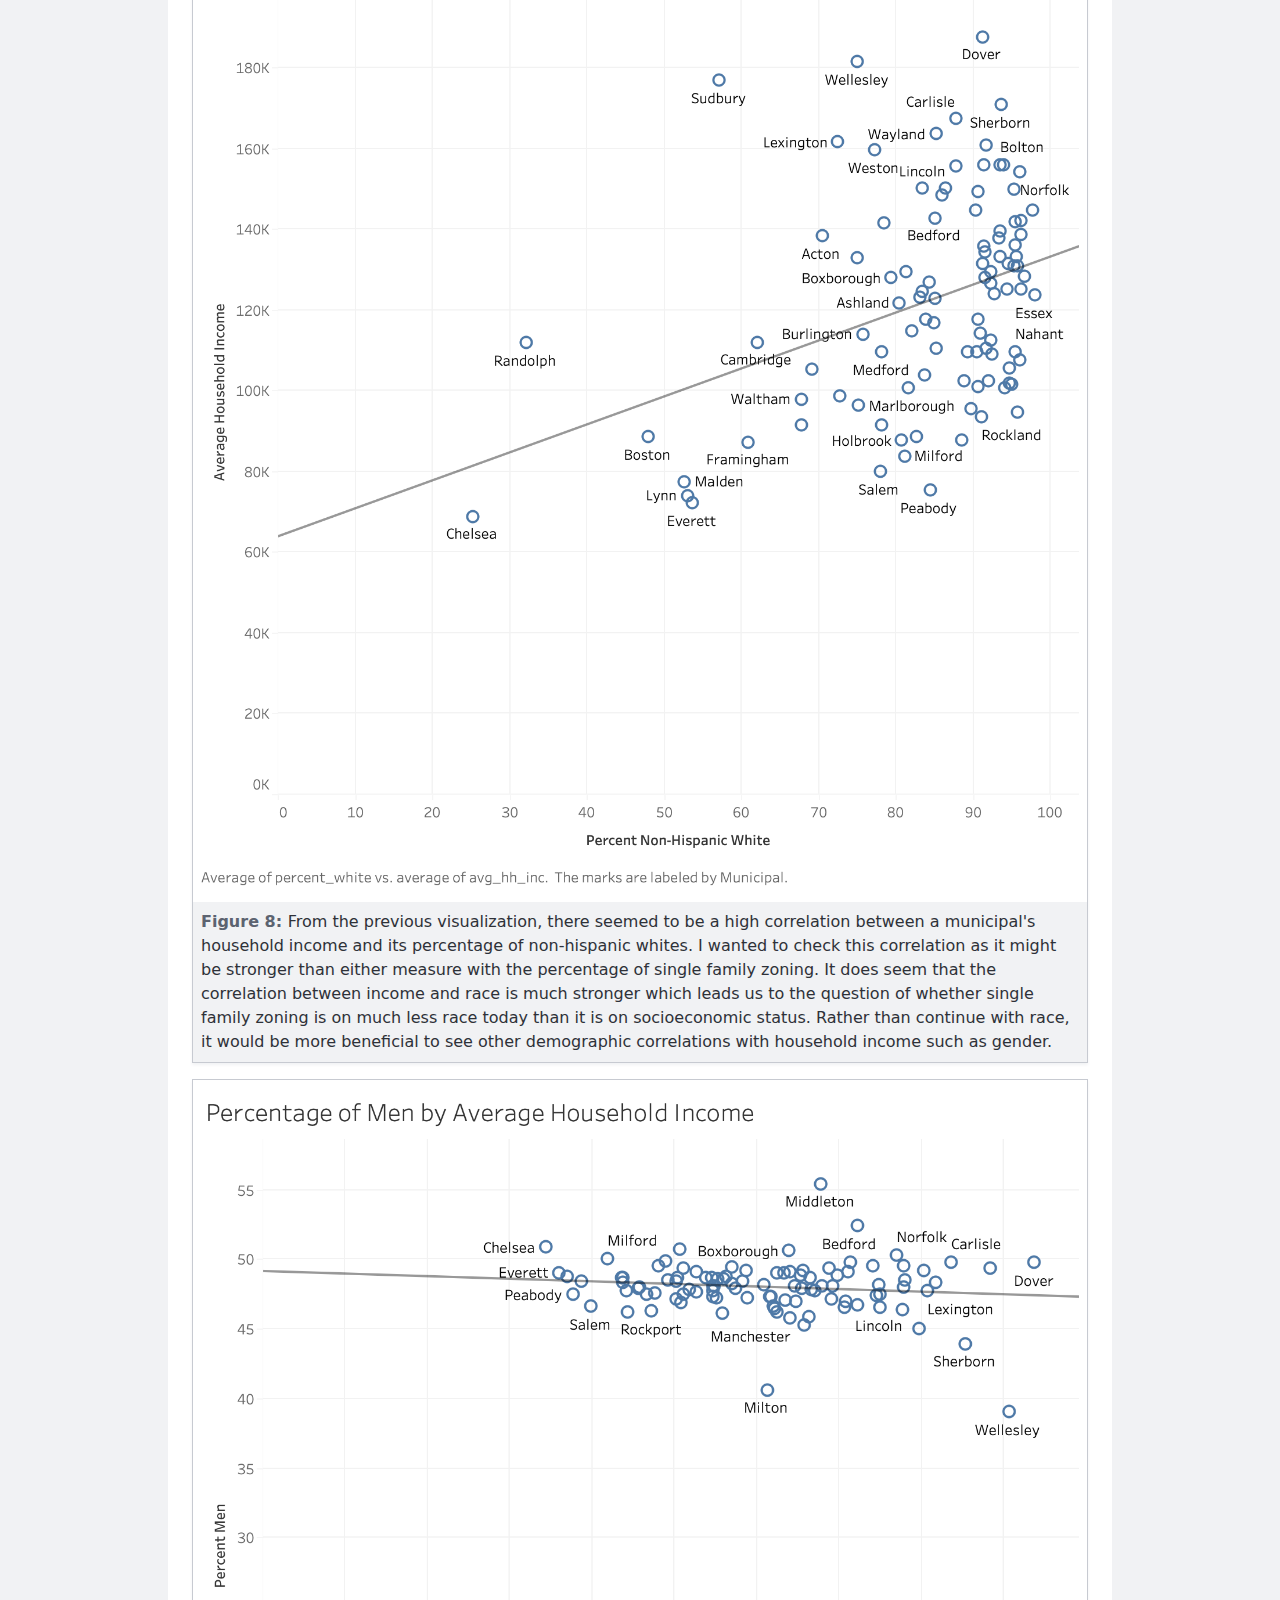
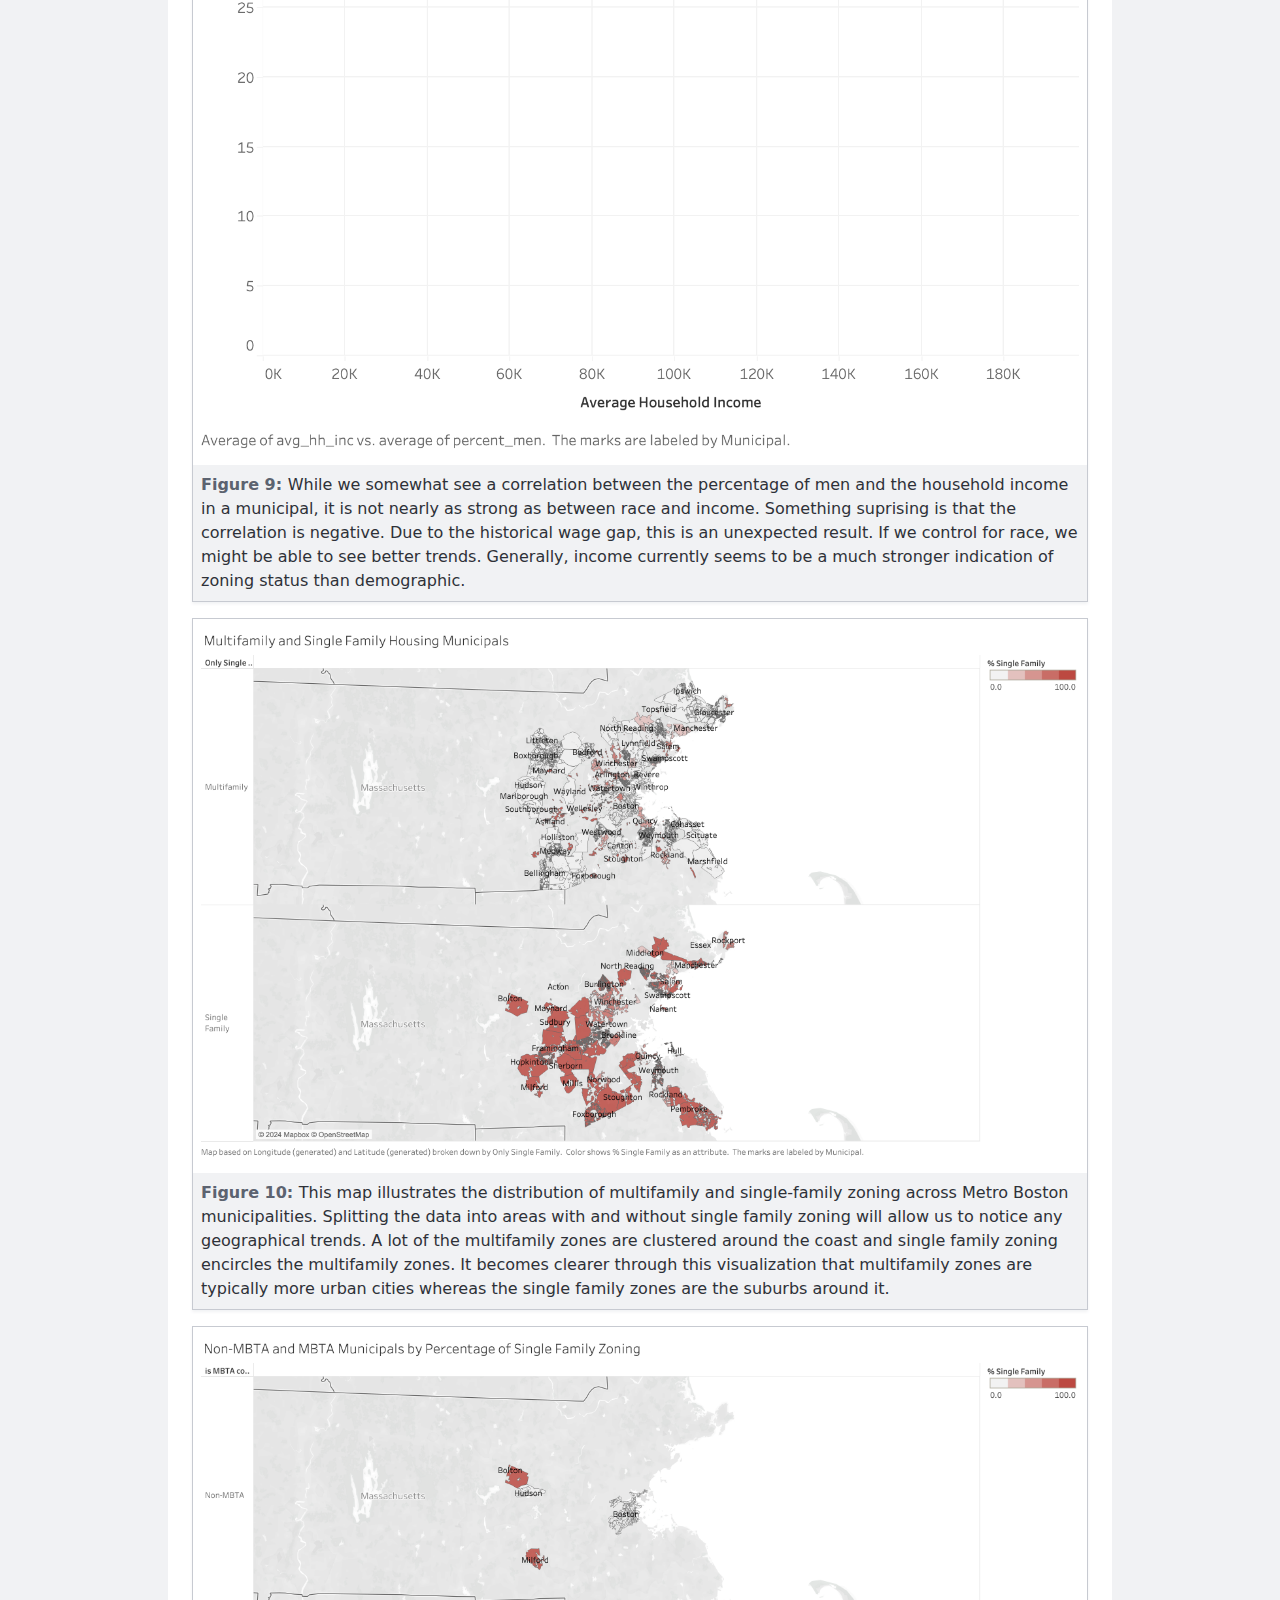
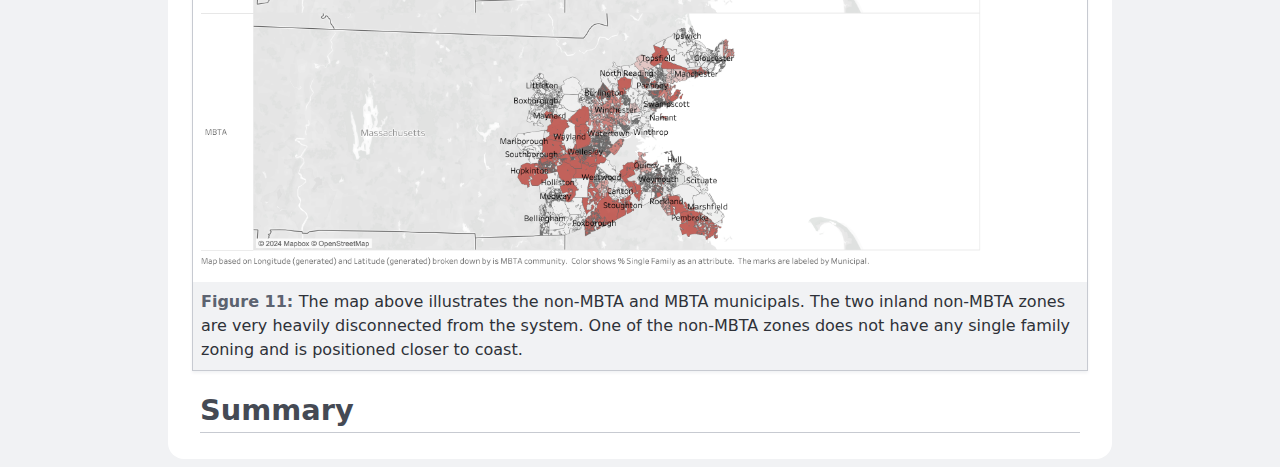
==== commit e9dd02f0: "captions" ====
--- a/projects/a2.html
+++ b/projects/a2.html
@@ -214,7 +214,7 @@
             src="Vis%20&amp;%20Society%20Assignment%202_files/percent-mbta-zoning.png"
             alt=""
           />
-          <figcaption>The map above illustrates the non-MBTA and MBTA municipals. Something</figcaption>
+          <figcaption>The map above illustrates the non-MBTA and MBTA municipals. The two inland non-MBTA zones are very heavily disconnected from the system. One of the non-MBTA zones does not have any single family zoning and is positioned closer to coast.</figcaption>
         </figure>
       </section>
 
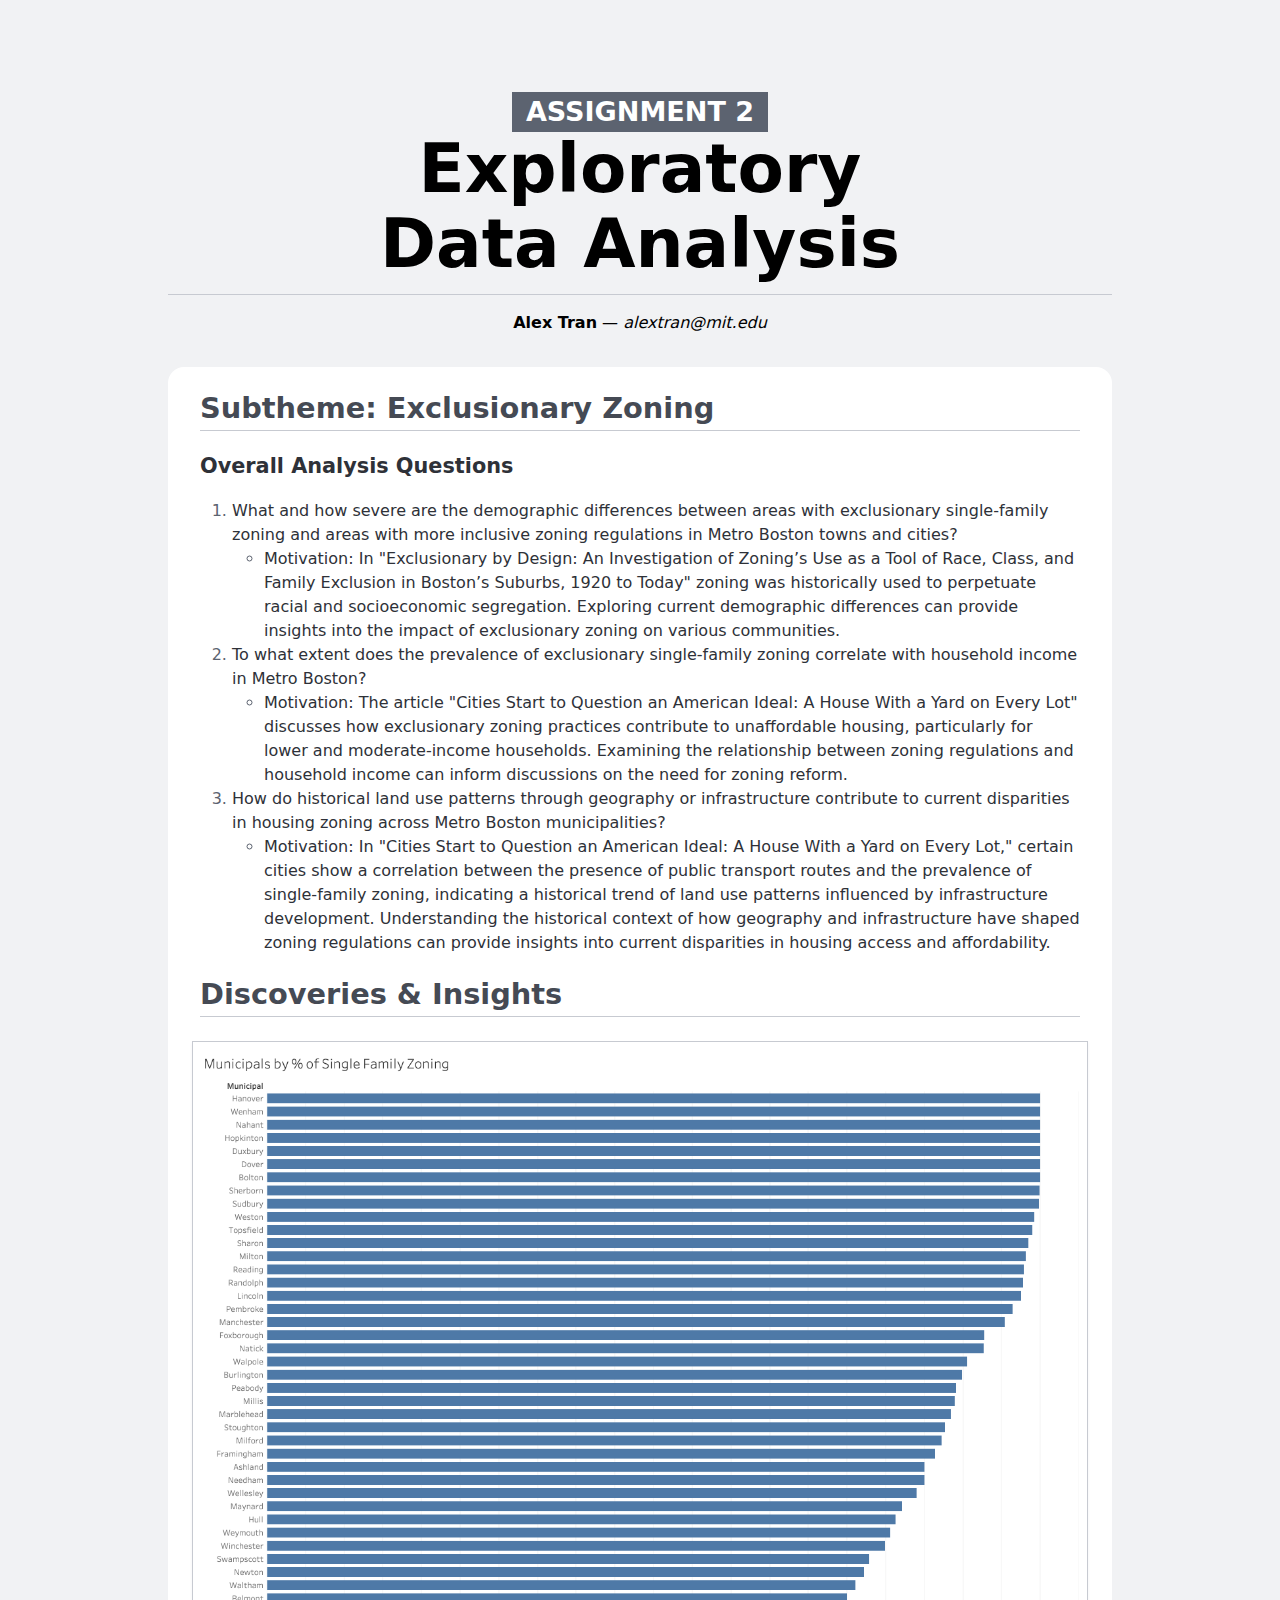
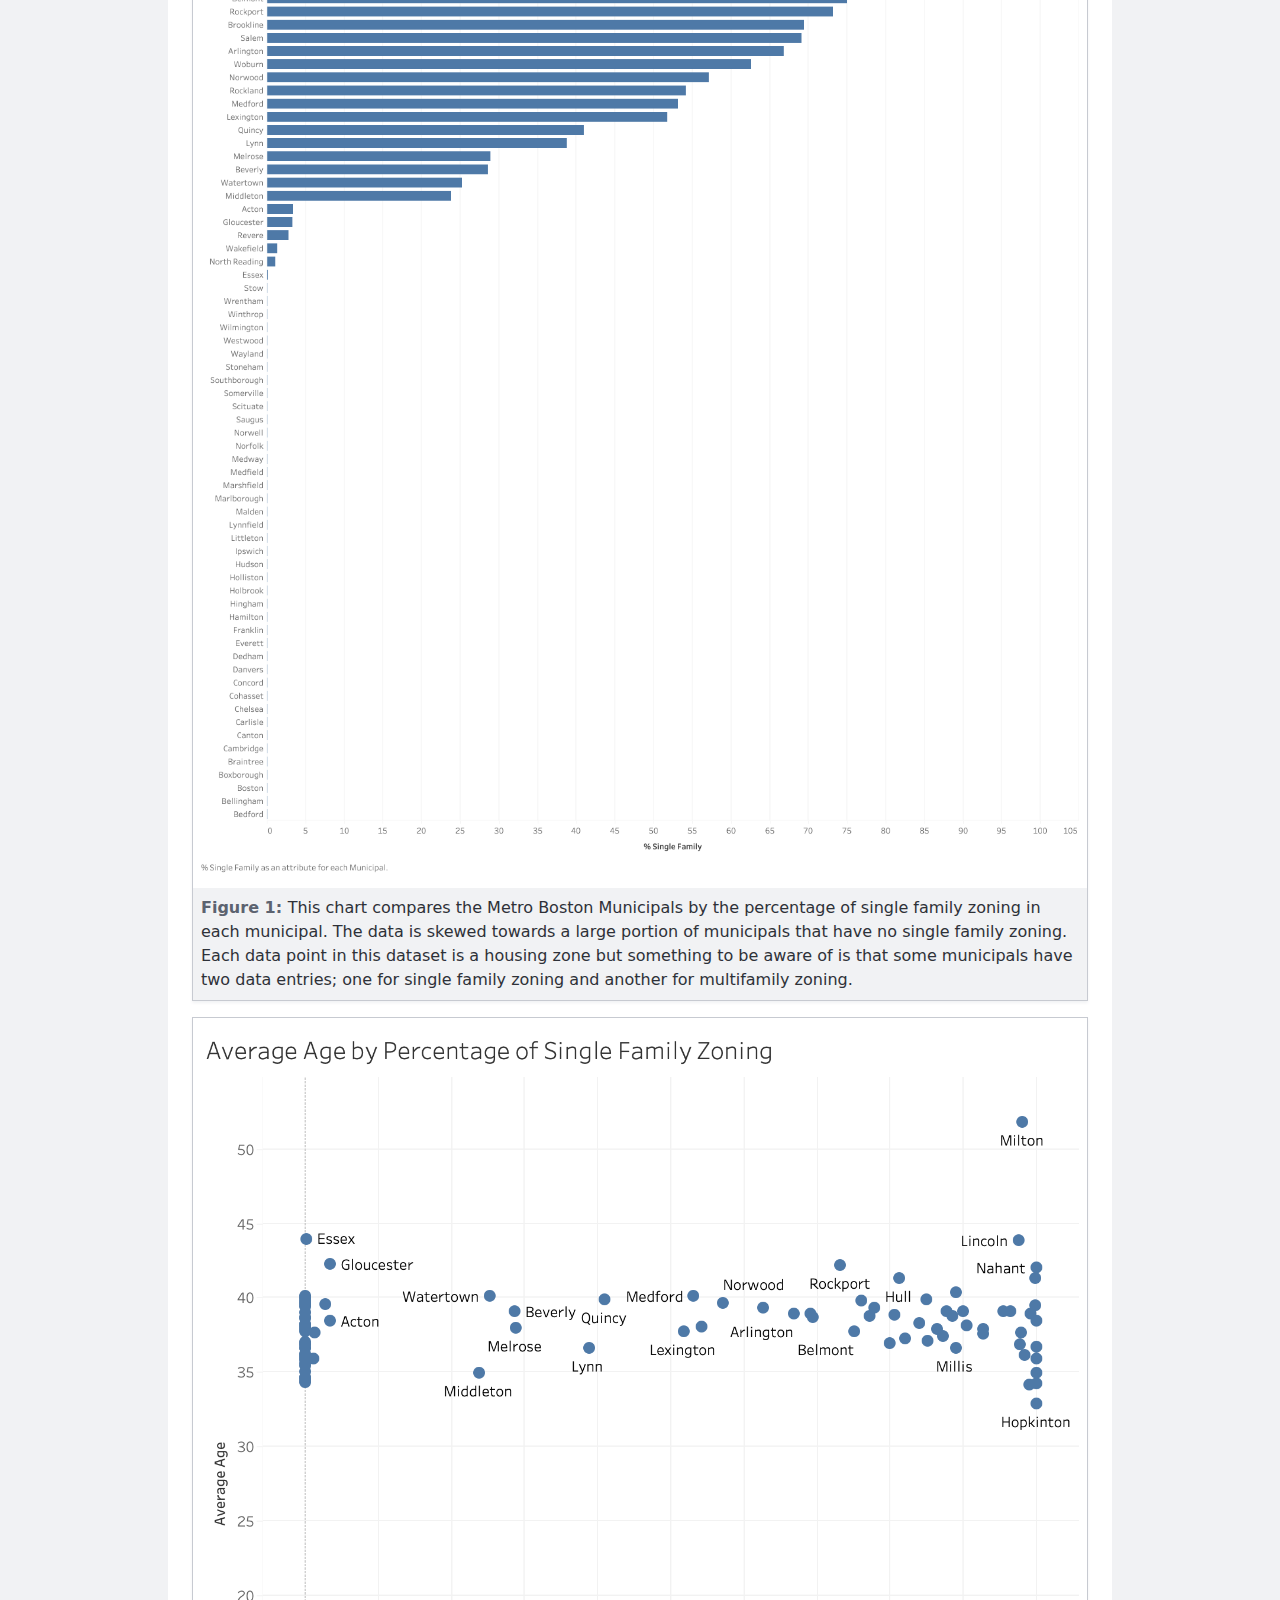
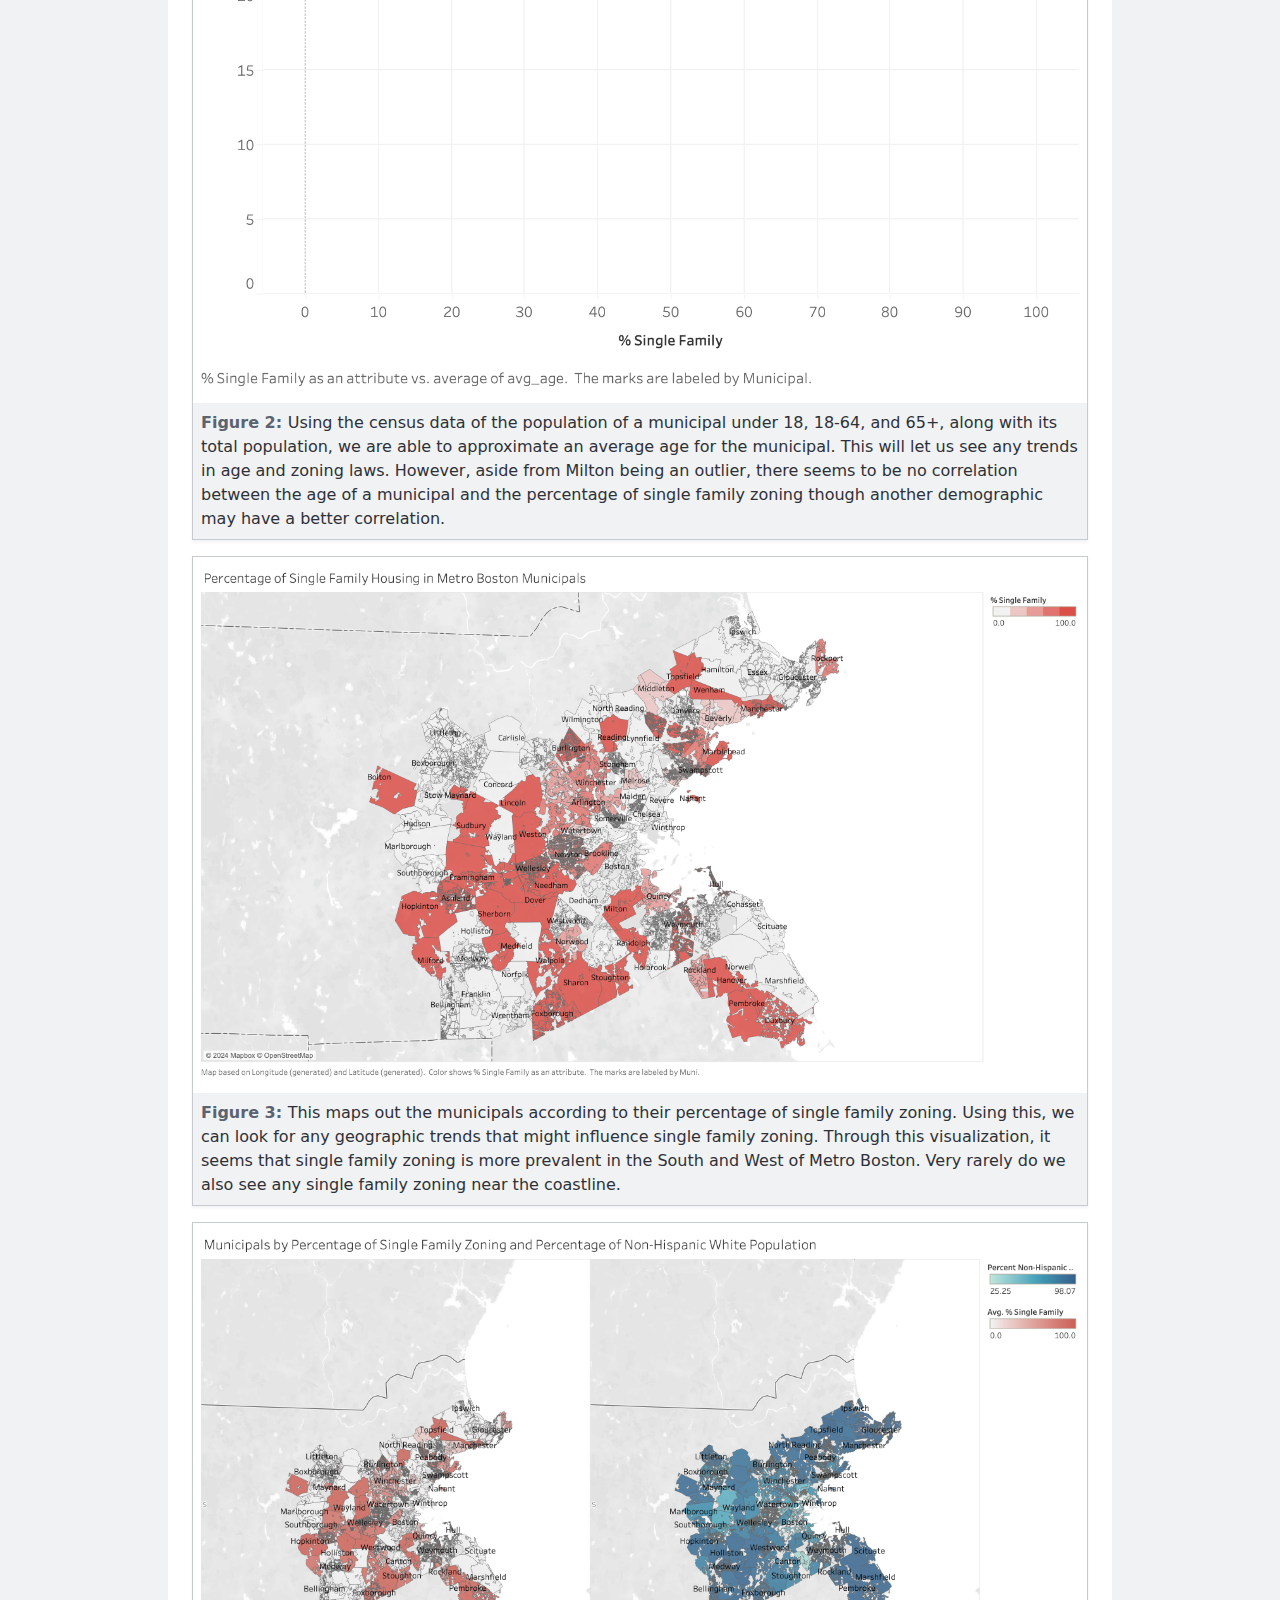
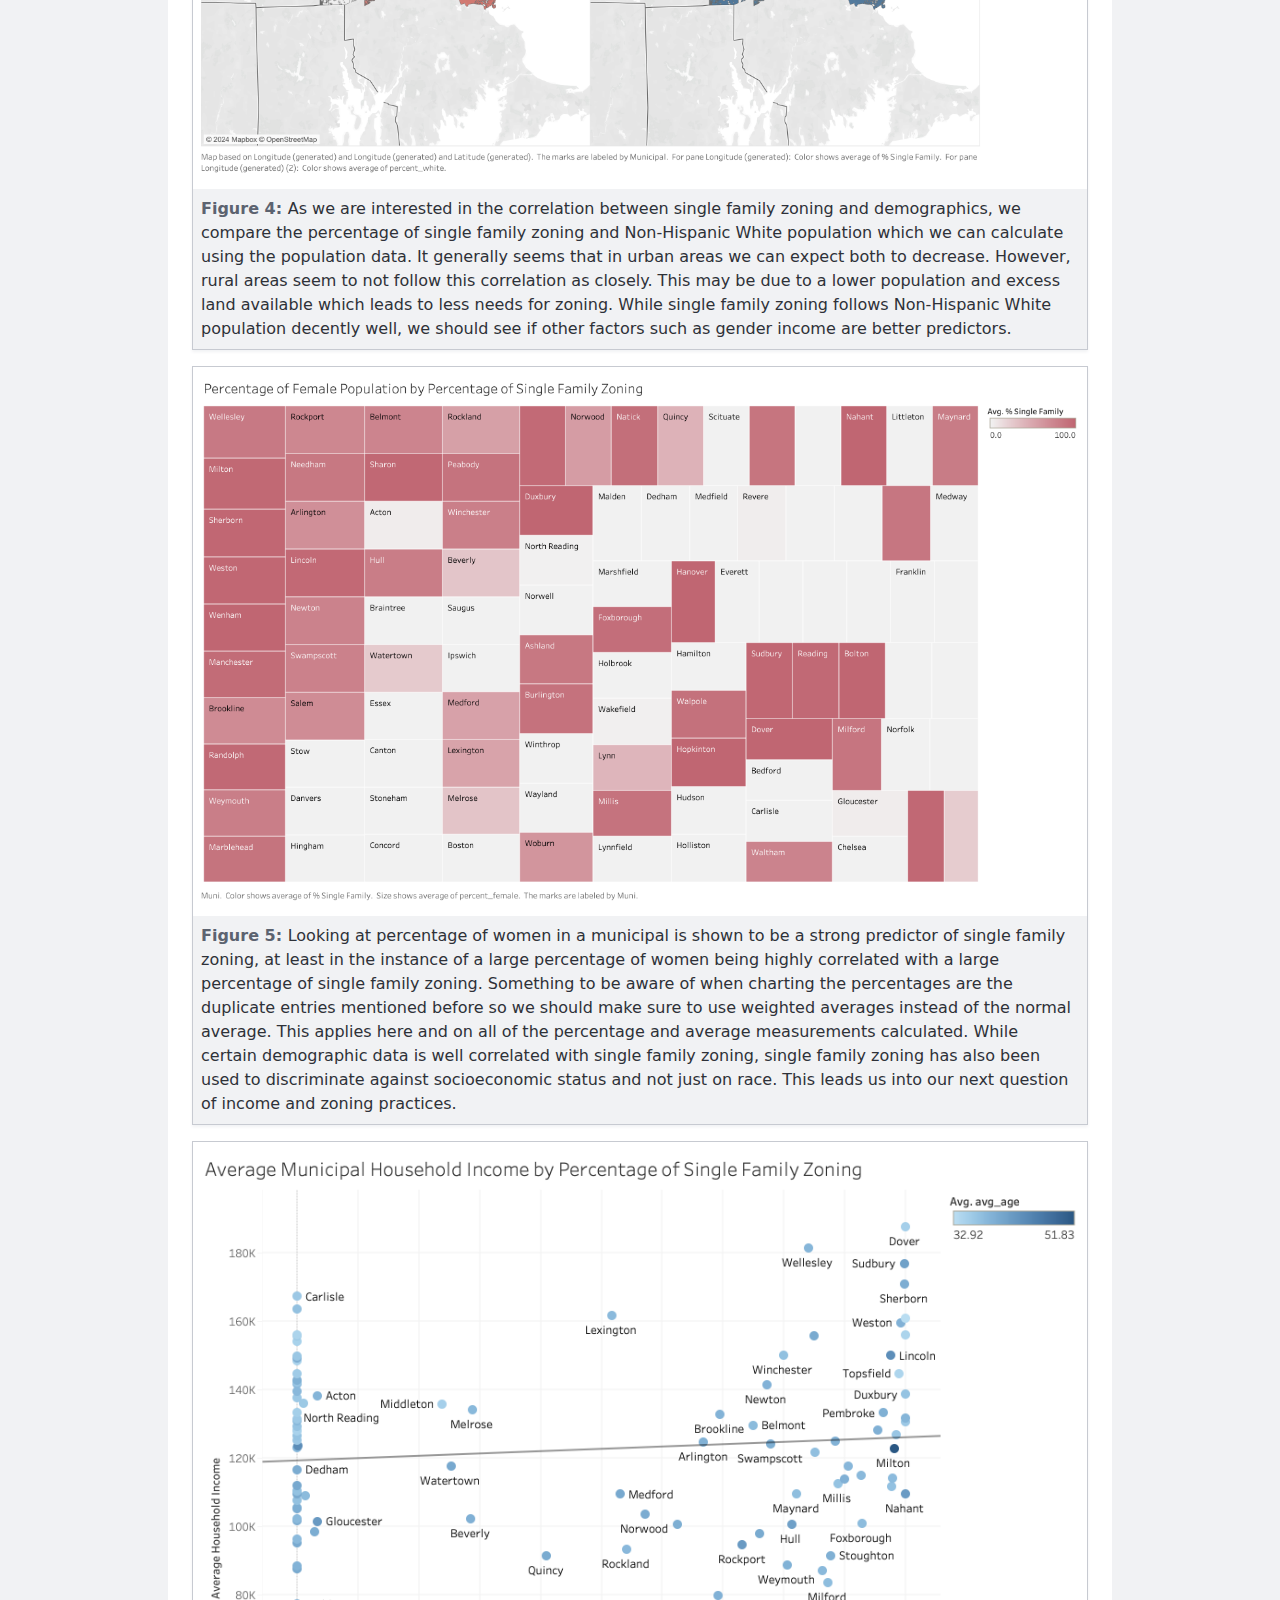
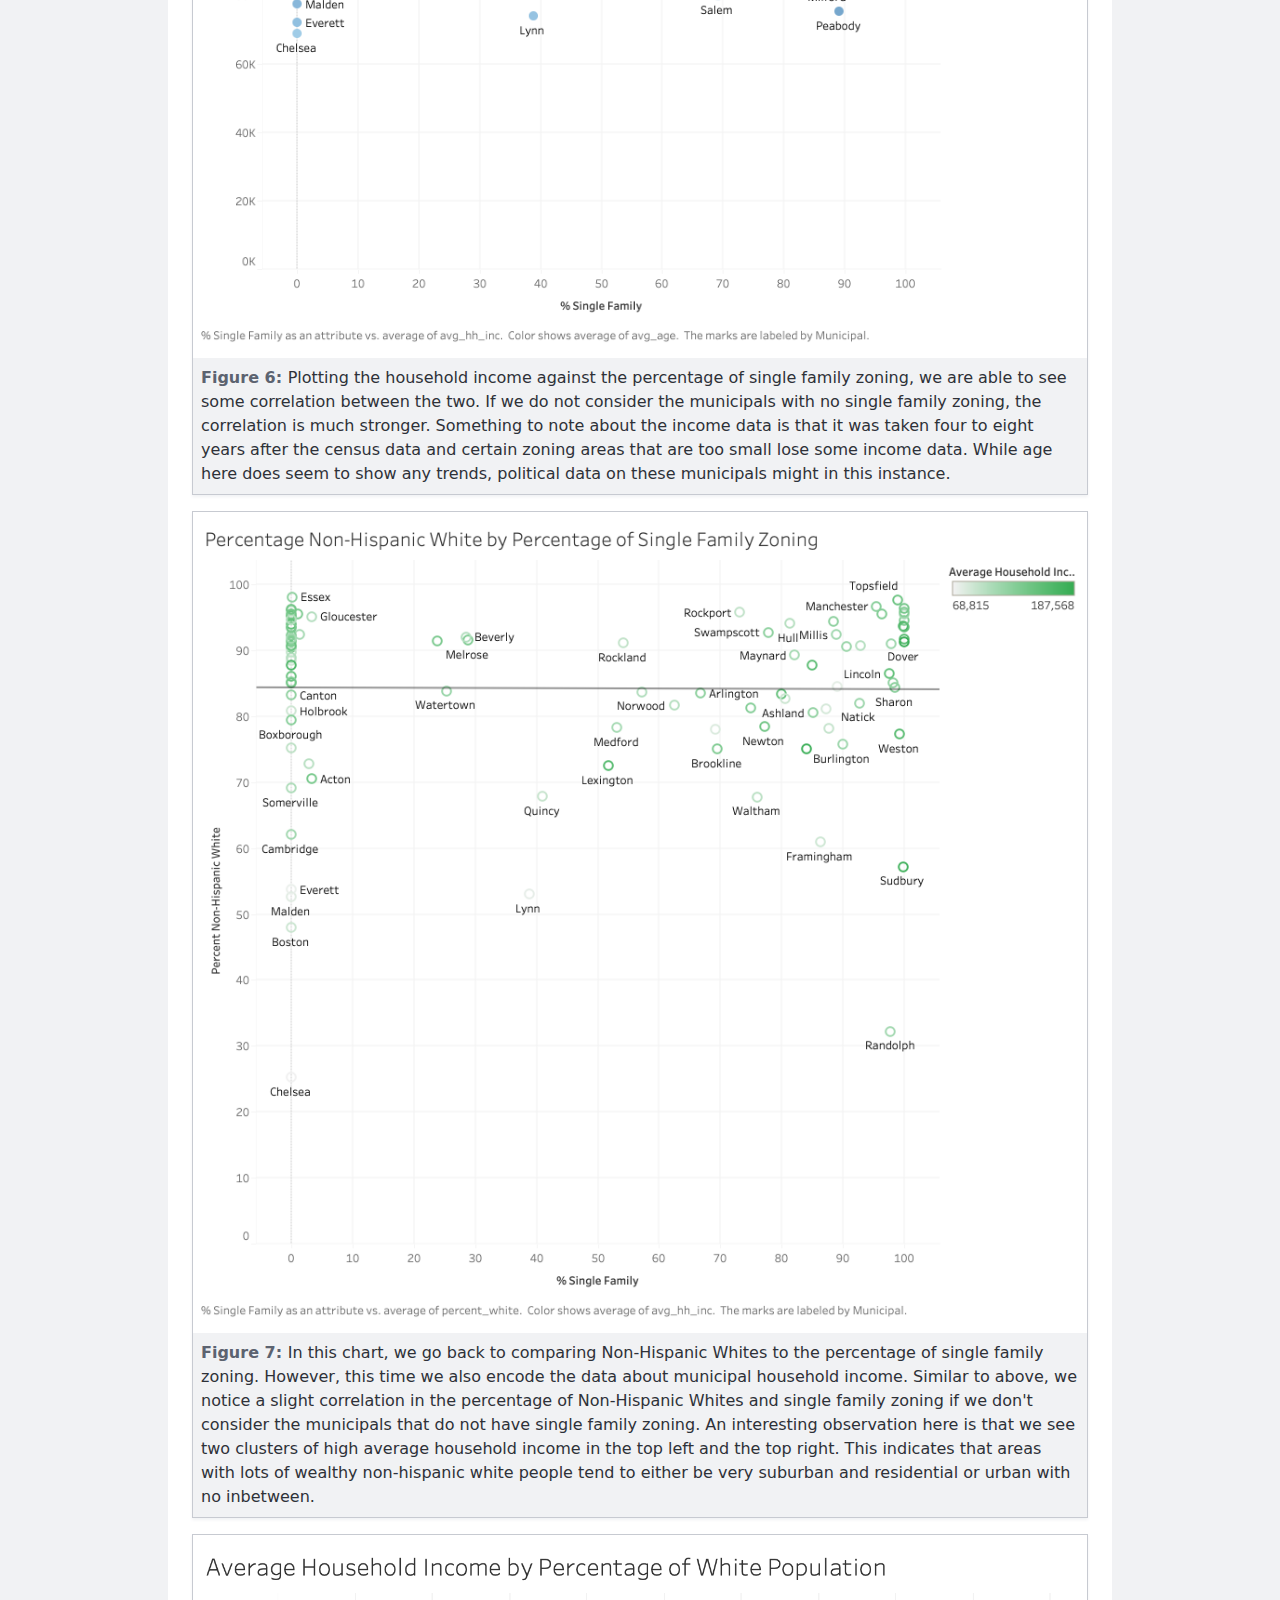
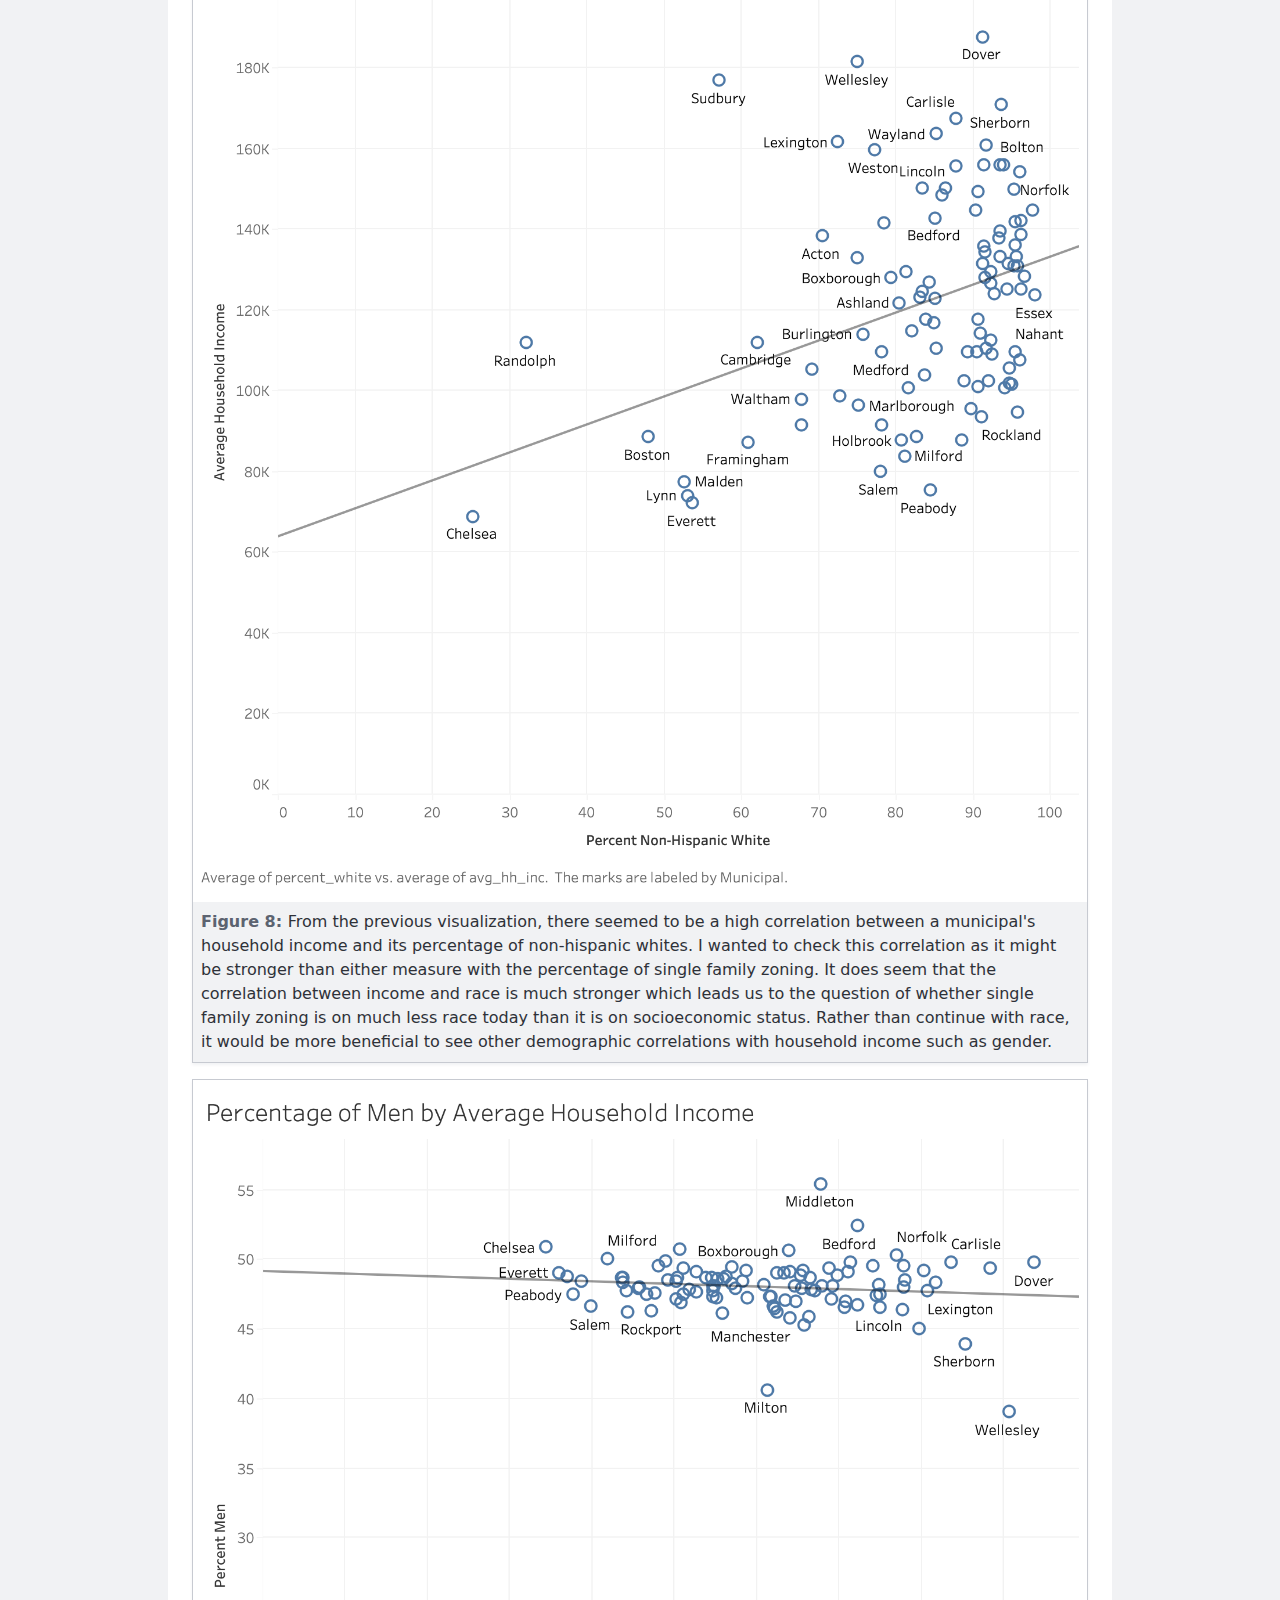
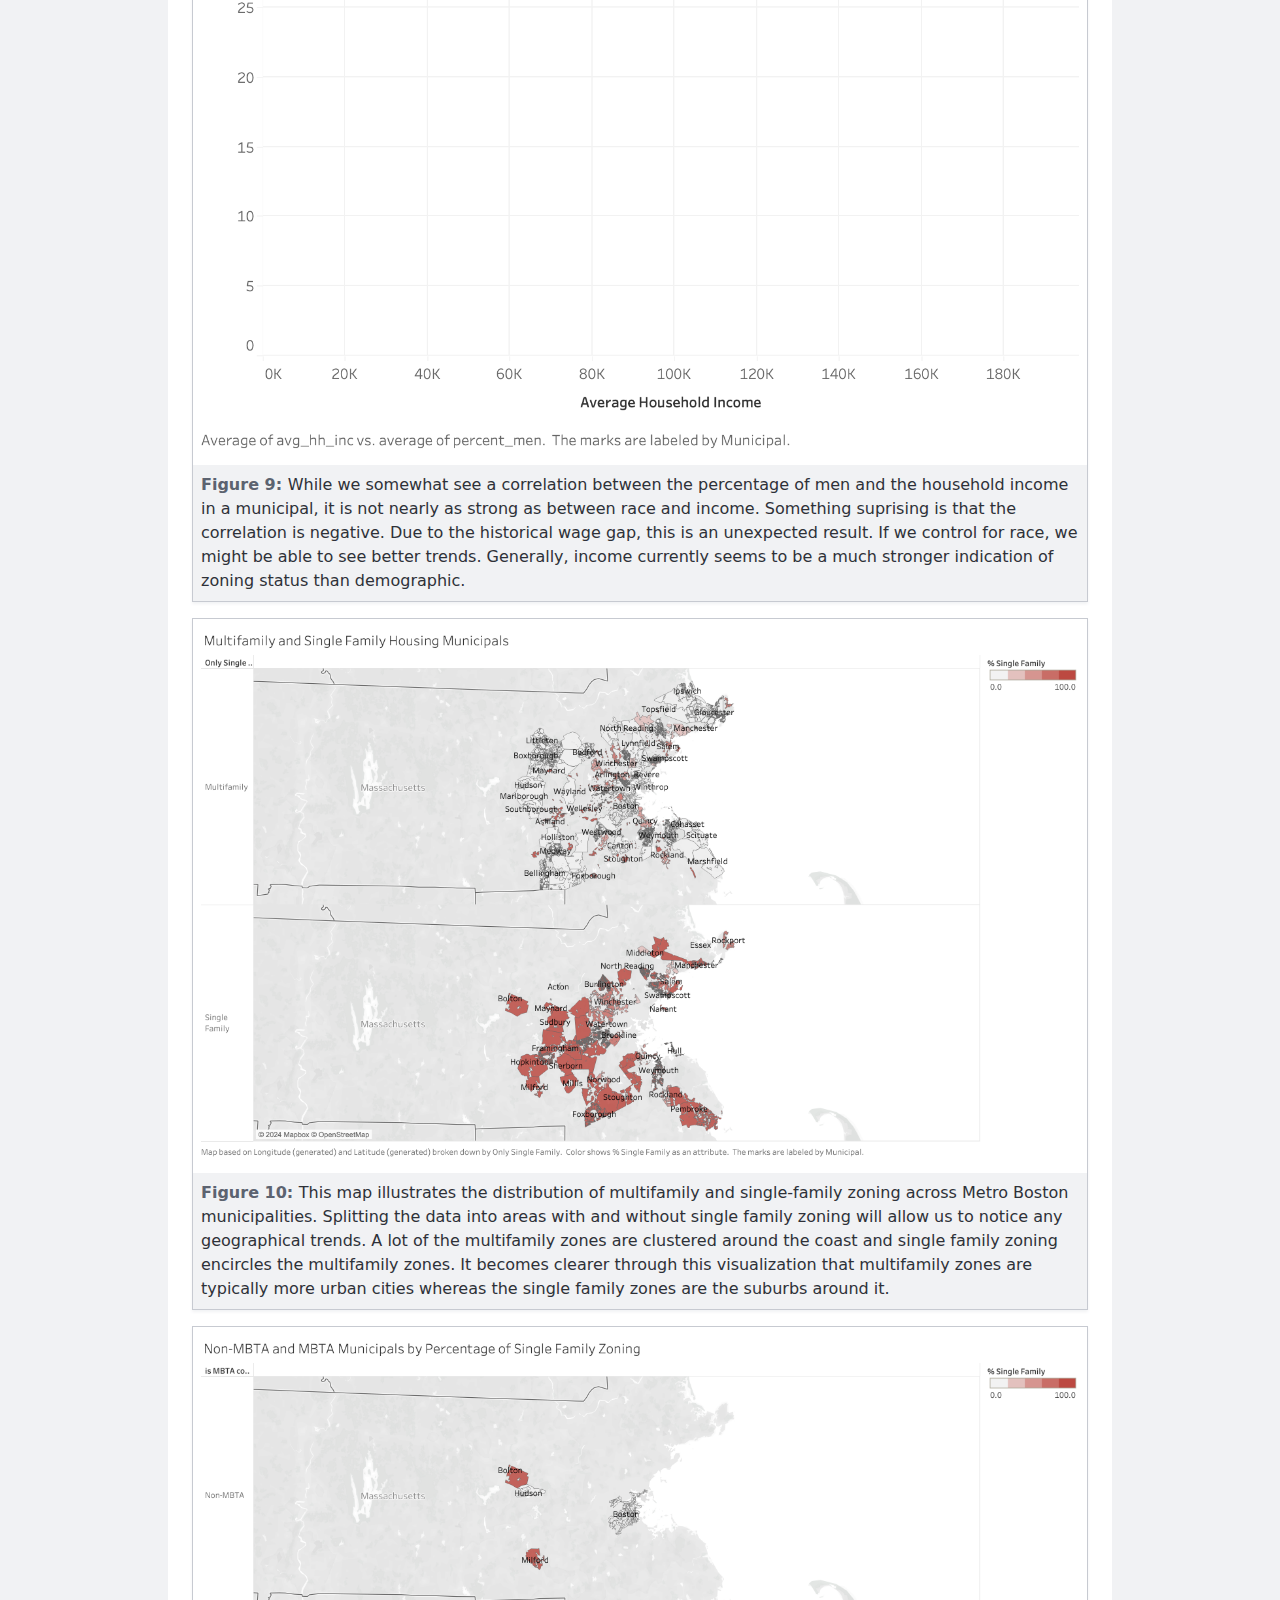
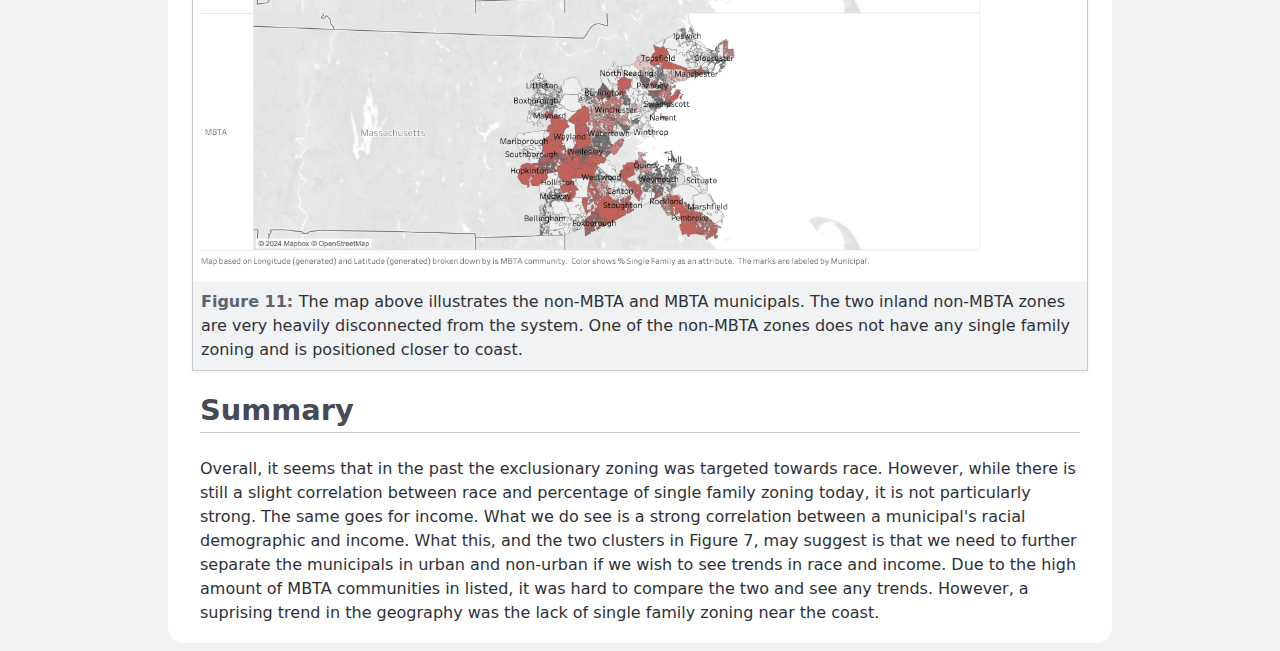
==== commit e649061f: "captions" ====
--- a/projects/a2.html
+++ b/projects/a2.html
@@ -221,7 +221,7 @@
       <section>
         <h2>Summary</h2>
 
-        <p></p>
+        <p>Overall, it seems that in the past the exclusionary zoning was targeted towards race. However, while there is still a slight correlation between race and percentage of single family zoning today, it is not particularly strong. The same goes for income. What we do see is a strong correlation between a municipal's racial demographic and income. What this, and the two clusters in Figure 7, may suggest is that we need to further separate the municipals in urban and non-urban if we wish to see trends in race and income. Due to the high amount of MBTA communities in listed, it was hard to compare the two and see any trends. However, a suprising trend in the geography was the lack of single family zoning near the coast.</p>
       </section>
     </main>
   </body>
